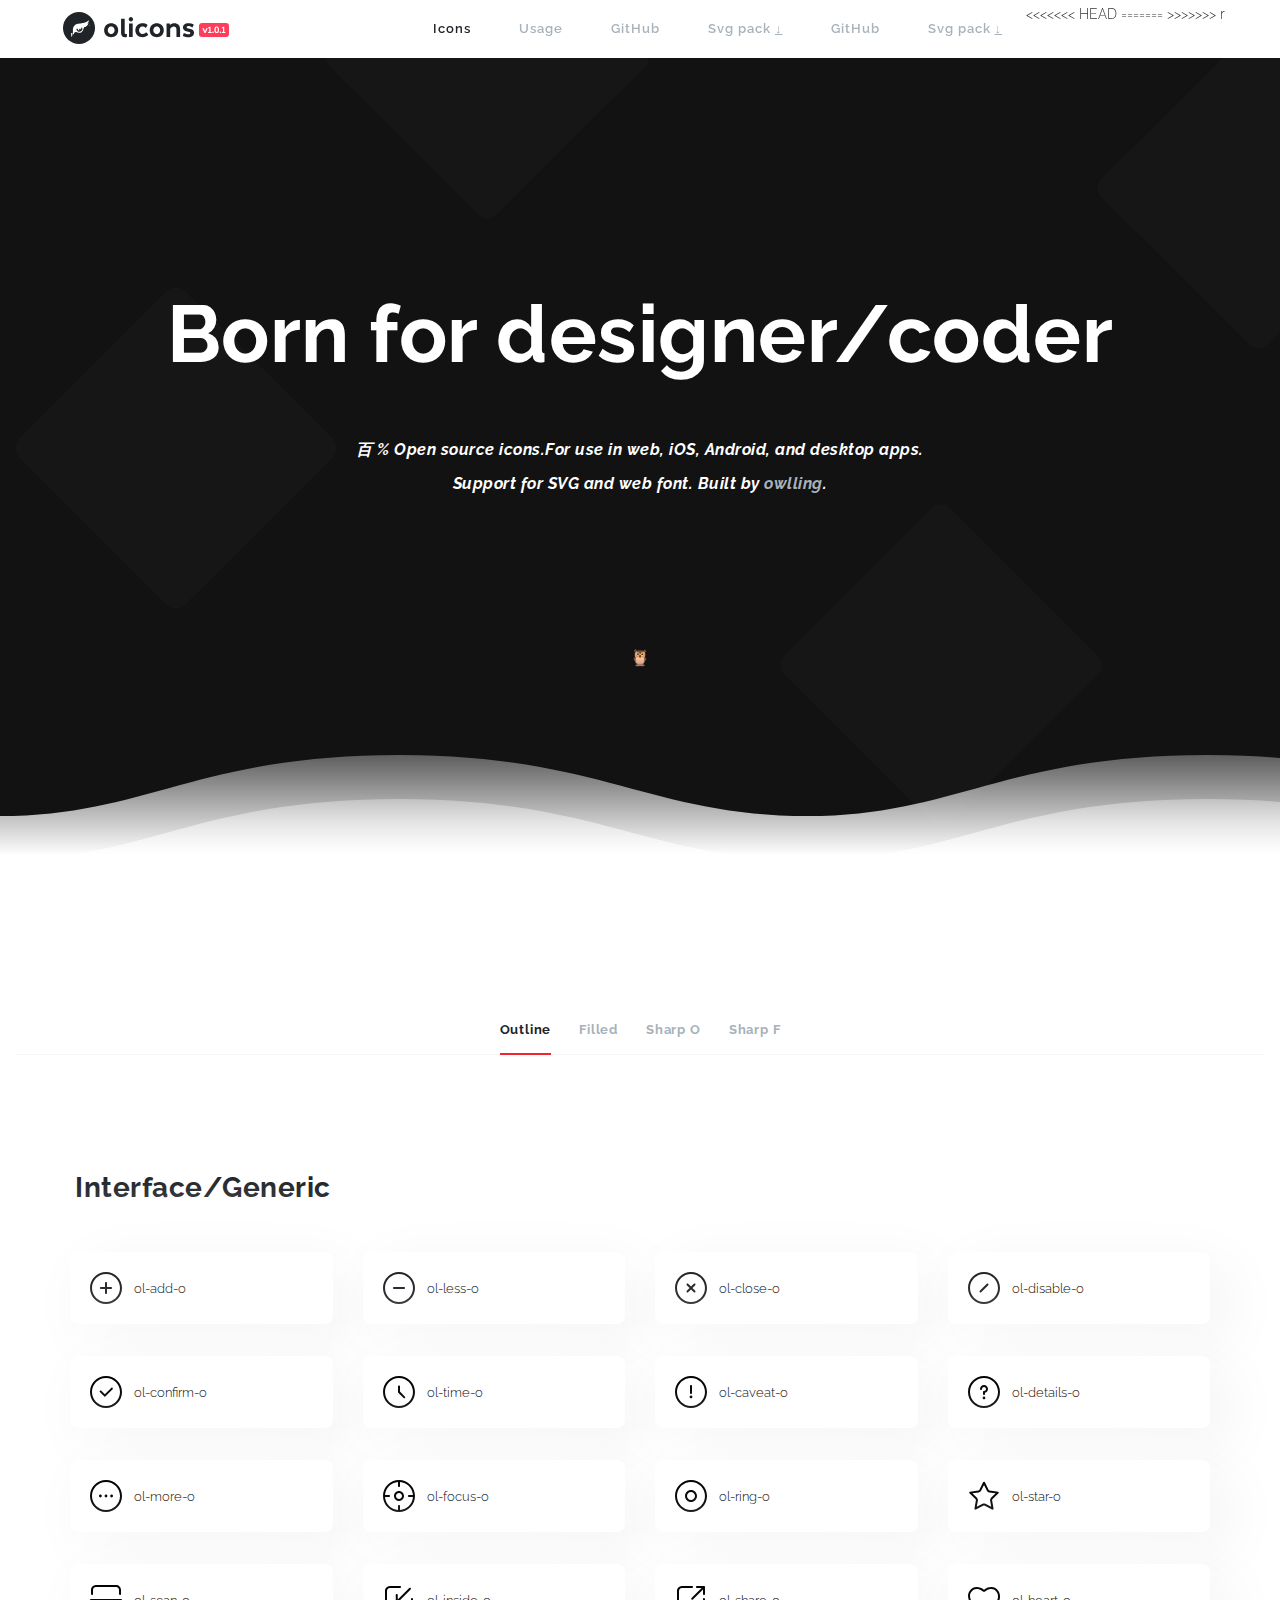
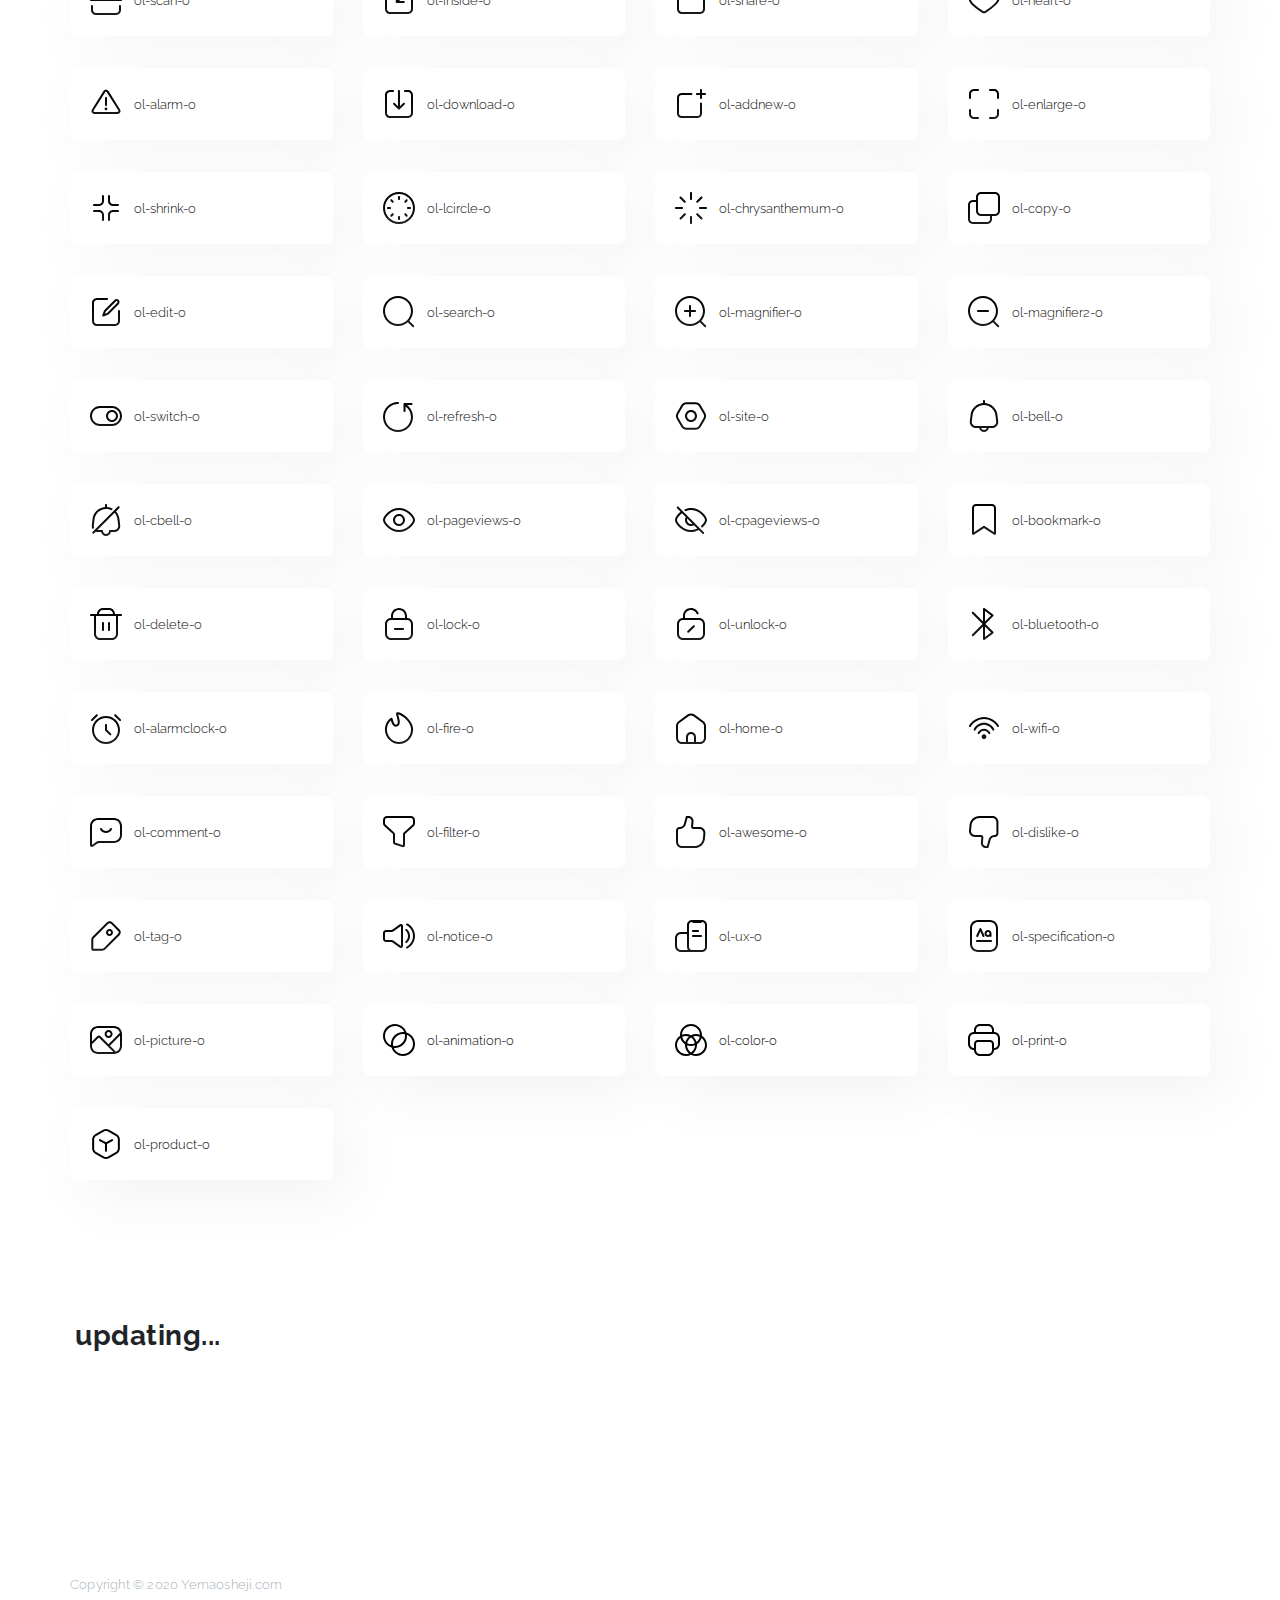
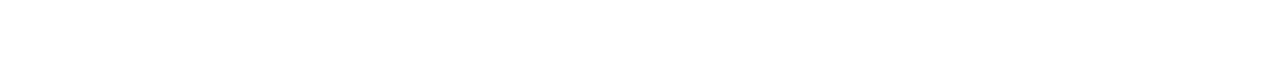
==== index.html @ 3dbeac01 "r" ====
<!DOCTYPE html>
<html lang="en">

<head>

    <meta charset="UTF-8">
    <meta http-equiv="X-UA-Compatible" content="IE=Edge">
    <meta name="description" content="olicons">
    <meta name="keywords" content="owlling">
    <meta name="author" content="owlling">
    <meta name="viewport" content="width=device-width, initial-scale=1, maximum-scale=1">

    <title>olicons: Beautifully crafted open source icons</title>
    <link rel="shortcut icon" href="images/favicon.ico">
    <link rel="apple-touch-icon" href="images/favicon.ico">
    <link rel="ico" href="images/favicon.ico">

    <!-- Main css -->
    <link rel="stylesheet" href="css/bootstrap.min.css">
    <link rel="stylesheet" href="css/style.css">
    <link rel="stylesheet" href="css/pattern.min.css">
    <link rel="stylesheet" href="https://fonts.googleapis.com/css?family=Raleway">
    <link href="https://fonts.googleapis.com/css?family=Raleway:700&display=swap" rel="stylesheet">

</head>

<body>

    <!-- Navigation section  -->
    <div class="header">
        <div class="navbar navbar-default navbar-static-top" role="navigation">
            <div class="container">
                <div class="navbar-header">
                    <button class="navbar-toggle" data-toggle="collapse" data-target=".navbar-collapse">
                        <span class="icon icon-bar"></span>
                        <span class="icon icon-bar"></span>
                        <span class="icon icon-bar"></span>
                   </button>
                    <a href="index" class="navbar-brand"><img src="images/logo.svg" /></a>

                </div>
                <div class="collapse navbar-collapse">
                    <ul class="nav navbar-nav navbar-right">
                        <li class="active"><a href="#">Icons</a></li>
                        <li><a href="usage">Usage</a></li>
<<<<<<< HEAD
                        <li><a href="https://github.com/owlling" target="black">GitHub</a></li>
                        <li><a href="images/icons/version/olicons_v1.0.1.zip" target="black" download="">Svg pack <u>↓</u></a></li>
=======
                        <li><a href="https://github.com/owlling/olicons" target="black">GitHub</a></li>
                        <li><a href="images/icons/version/olicons_v1.0.1.zip" download="">Svg pack <u>↓</u></a></li>
>>>>>>> r
                    </ul>
                </div>
            </div>
        </div>
    </div>

    <div style="height: 96vh; background-image: url(images/topbg.svg);" data-background="images/topbg.svg">
        <div class="bgtext">
                    <h1 style="text-align: center;">Born for designer/coder</h1>
                    <div class="space60"></div>
                    <h5 style="text-align: center;"><i>百 % Open source icons.For use in web, iOS, Android, and desktop apps. </i></h5>
                    <h5 style="text-align: center;"><i>Support for SVG and web font. Built by <a href="https://twitter.com/lingxianyijun" target="black">owlling</a>.</i></h5>
                    <div class="space150"></div>
                    <h5 style="text-align: center;"><a href="#portfolio" >🦉</a></h5>
        </div>
    </div>

    <section id="portfolio">

        <div class="creative-banner">
        <div class="wave-area sm-display-none">
            <div class="wave"></div>
            <div class="wave"></div>
        </div>
        </div>
                <div class="col-md-12 col-sm-12">
                    <div id="sec-menu" class="sec-menu">
                        <a href="#sec-menu" class="textactive">Outline</a>
                        <a href="filled.html#sec-menu" class="tagb">Filled</a>
                        <a href="sharp-outline.html#sec-menu" class="tagb">Sharp O</a>
                        <a href="sharp-filled.html#sec-menu" class="tagb">Sharp F</a>
                    </div>
                </div>

        <div class="space200"></div>

        <div class="container">
            <div class="row">

                <div class="lr20"><h3>Interface/Generic</h3></div>
                <div class="space40"></div>
                <div class="col-sm-6 col-md-4 col-lg-3">
                    <div class="iconcard">
                        <div class="iconsll">
                            <img class="img-responsive2" src="images/icons/res/outline/ol-add-o.svg" data-bd-imgshare-binded="1">
                        </div>
                        <span value="ol-add-o" class="icon-name" onclick="copyVideoUrl(event)">ol-add-o</span>
                    </div>
                </div>
                <div class="col-sm-6 col-md-4 col-lg-3">
                    <div class="iconcard">
                        <div class="iconsll">
                            <img class="img-responsive2" src="images/icons/res/outline/ol-less-o.svg" data-bd-imgshare-binded="1">
                        </div>
                        <span value="ol-less-o" class="icon-name" onclick="copyVideoUrl(event)">ol-less-o</span>
                    </div>
                </div>
                <div class="col-sm-6 col-md-4 col-lg-3">
                    <div class="iconcard">
                        <div class="iconsll">
                            <img class="img-responsive2" src="images/icons/res/outline/ol-close-o.svg" data-bd-imgshare-binded="1">
                        </div>
                        <span value="ol-close-o" class="icon-name" onclick="copyVideoUrl(event)">ol-close-o</span>
                    </div>
                </div>
                <div class="col-sm-6 col-md-4 col-lg-3">
                    <div class="iconcard">
                        <div class="iconsll">
                            <img class="img-responsive2" src="images/icons/res/outline/ol-disable-o.svg" data-bd-imgshare-binded="1">
                        </div>
                        <span value="ol-disable-o" class="icon-name" onclick="copyVideoUrl(event)">ol-disable-o</span>
                    </div>
                </div>
                <div class="col-sm-6 col-md-4 col-lg-3">
                    <div class="iconcard">
                        <div class="iconsll">
                            <img class="img-responsive2" src="images/icons/res/outline/ol-confirm-o.svg" data-bd-imgshare-binded="1">
                        </div>
                        <span value="ol-confirm-o" class="icon-name" onclick="copyVideoUrl(event)">ol-confirm-o</span>
                    </div>
                </div>
                <div class="col-sm-6 col-md-4 col-lg-3">
                    <div class="iconcard">
                        <div class="iconsll">
                            <img class="img-responsive2" src="images/icons/res/outline/ol-time-o.svg" data-bd-imgshare-binded="1">
                        </div>
                        <span value="ol-time-o" class="icon-name" onclick="copyVideoUrl(event)">ol-time-o</span>
                    </div>
                </div>
                <div class="col-sm-6 col-md-4 col-lg-3">
                    <div class="iconcard">
                        <div class="iconsll">
                            <img class="img-responsive2" src="images/icons/res/outline/ol-caveat-o.svg" data-bd-imgshare-binded="1">
                        </div>
                        <span value="ol-caveat-o" class="icon-name" onclick="copyVideoUrl(event)">ol-caveat-o</span>
                    </div>
                </div>
                <div class="col-sm-6 col-md-4 col-lg-3">
                    <div class="iconcard">
                        <div class="iconsll">
                            <img class="img-responsive2" src="images/icons/res/outline/ol-details-o.svg" data-bd-imgshare-binded="1">
                        </div>
                        <span value="ol-details-o" class="icon-name" onclick="copyVideoUrl(event)">ol-details-o</span>
                    </div>
                </div>
                <div class="col-sm-6 col-md-4 col-lg-3">
                    <div class="iconcard">
                        <div class="iconsll">
                            <img class="img-responsive2" src="images/icons/res/outline/ol-more-o.svg" data-bd-imgshare-binded="1">
                        </div>
                        <span value="ol-more-o" class="icon-name" onclick="copyVideoUrl(event)">ol-more-o</span>
                    </div>
                </div>
                <div class="col-sm-6 col-md-4 col-lg-3">
                    <div class="iconcard">
                        <div class="iconsll">
                            <img class="img-responsive2" src="images/icons/res/outline/ol-focus-o.svg" data-bd-imgshare-binded="1">
                        </div>
                        <span value="ol-focus-o" class="icon-name" onclick="copyVideoUrl(event)">ol-focus-o</span>
                    </div>
                </div>
                <div class="col-sm-6 col-md-4 col-lg-3">
                    <div class="iconcard">
                        <div class="iconsll">
                            <img class="img-responsive2" src="images/icons/res/outline/ol-ring-o.svg" data-bd-imgshare-binded="1">
                        </div>
                        <span value="ol-ring-o" class="icon-name" onclick="copyVideoUrl(event)">ol-ring-o</span>
                    </div>
                </div>
                <div class="col-sm-6 col-md-4 col-lg-3">
                    <div class="iconcard">
                        <div class="iconsll">
                            <img class="img-responsive2" src="images/icons/res/outline/ol-star-o.svg" data-bd-imgshare-binded="1">
                        </div>
                        <span value="ol-star-o" class="icon-name" onclick="copyVideoUrl(event)">ol-star-o</span>
                    </div>
                </div>
                <div class="col-sm-6 col-md-4 col-lg-3">
                    <div class="iconcard">
                        <div class="iconsll">
                            <img class="img-responsive2" src="images/icons/res/outline/ol-scan-o.svg" data-bd-imgshare-binded="1">
                        </div>
                        <span value="ol-scan-o" class="icon-name" onclick="copyVideoUrl(event)">ol-scan-o</span>
                    </div>
                </div>
                <div class="col-sm-6 col-md-4 col-lg-3">
                    <div class="iconcard">
                        <div class="iconsll">
                            <img class="img-responsive2" src="images/icons/res/outline/ol-inside-o.svg" data-bd-imgshare-binded="1">
                        </div>
                        <span value="ol-inside-o" class="icon-name" onclick="copyVideoUrl(event)">ol-inside-o</span>
                    </div>
                </div>
                <div class="col-sm-6 col-md-4 col-lg-3">
                    <div class="iconcard">
                        <div class="iconsll">
                            <img class="img-responsive2" src="images/icons/res/outline/ol-share-o.svg" data-bd-imgshare-binded="1">
                        </div>
                        <span value="ol-share-o" class="icon-name" onclick="copyVideoUrl(event)">ol-share-o</span>
                    </div>
                </div>
                <div class="col-sm-6 col-md-4 col-lg-3">
                    <div class="iconcard">
                        <div class="iconsll">
                            <img class="img-responsive2" src="images/icons/res/outline/ol-heart-o.svg" data-bd-imgshare-binded="1">
                        </div>
                        <span value="ol-heart-o" class="icon-name" onclick="copyVideoUrl(event)">ol-heart-o</span>
                    </div>
                </div>
                <div class="col-sm-6 col-md-4 col-lg-3">
                    <div class="iconcard">
                        <div class="iconsll">
                            <img class="img-responsive2" src="images/icons/res/outline/ol-alarm-o.svg" data-bd-imgshare-binded="1">
                        </div>
                        <span value="ol-alarm-o" class="icon-name" onclick="copyVideoUrl(event)">ol-alarm-o</span>
                    </div>
                </div>
                <div class="col-sm-6 col-md-4 col-lg-3">
                    <div class="iconcard">
                        <div class="iconsll">
                            <img class="img-responsive2" src="images/icons/res/outline/ol-download-o.svg" data-bd-imgshare-binded="1">
                        </div>
                        <span value="ol-download-o" class="icon-name" onclick="copyVideoUrl(event)">ol-download-o</span>
                    </div>
                </div>
                <div class="col-sm-6 col-md-4 col-lg-3">
                    <div class="iconcard">
                        <div class="iconsll">
                            <img class="img-responsive2" src="images/icons/res/outline/ol-addnew-o.svg" data-bd-imgshare-binded="1">
                        </div>
                        <span value="ol-addnew-o" class="icon-name" onclick="copyVideoUrl(event)">ol-addnew-o</span>
                    </div>
                </div>
                <div class="col-sm-6 col-md-4 col-lg-3">
                    <div class="iconcard">
                        <div class="iconsll">
                            <img class="img-responsive2" src="images/icons/res/outline/ol-enlarge-o.svg" data-bd-imgshare-binded="1">
                        </div>
                        <span value="ol-enlarge-o" class="icon-name" onclick="copyVideoUrl(event)">ol-enlarge-o</span>
                    </div>
                </div>
                <div class="col-sm-6 col-md-4 col-lg-3">
                    <div class="iconcard">
                        <div class="iconsll">
                            <img class="img-responsive2" src="images/icons/res/outline/ol-shrink-o.svg" data-bd-imgshare-binded="1">
                        </div>
                        <span value="ol-shrink-o" class="icon-name" onclick="copyVideoUrl(event)">ol-shrink-o</span>
                    </div>
                </div>
                <div class="col-sm-6 col-md-4 col-lg-3">
                    <div class="iconcard">
                        <div class="iconsll">
                            <img class="img-responsive2" src="images/icons/res/outline/ol-lcircle-o.svg" data-bd-imgshare-binded="1">
                        </div>
                        <span value="ol-lcircle-o" class="icon-name" onclick="copyVideoUrl(event)">ol-lcircle-o</span>
                    </div>
                </div>
                <div class="col-sm-6 col-md-4 col-lg-3">
                    <div class="iconcard">
                        <div class="iconsll">
                            <img class="img-responsive2" src="images/icons/res/outline/ol-chrysanthemum-o.svg" data-bd-imgshare-binded="1">
                        </div>
                        <span value="ol-chrysanthemum-o" class="icon-name" onclick="copyVideoUrl(event)">ol-chrysanthemum-o</span>
                    </div>
                </div>
                <div class="col-sm-6 col-md-4 col-lg-3">
                    <div class="iconcard">
                        <div class="iconsll">
                            <img class="img-responsive2" src="images/icons/res/outline/ol-copy-o.svg" data-bd-imgshare-binded="1">
                        </div>
                        <span value="ol-copy-o" class="icon-name" onclick="copyVideoUrl(event)">ol-copy-o</span>
                    </div>
                </div>
                <div class="col-sm-6 col-md-4 col-lg-3">
                    <div class="iconcard">
                        <div class="iconsll">
                            <img class="img-responsive2" src="images/icons/res/outline/ol-edit-o.svg" data-bd-imgshare-binded="1">
                        </div>
                        <span value="ol-edit-o" class="icon-name" onclick="copyVideoUrl(event)">ol-edit-o</span>
                    </div>
                </div>
                <div class="col-sm-6 col-md-4 col-lg-3">
                    <div class="iconcard">
                        <div class="iconsll">
                            <img class="img-responsive2" src="images/icons/res/outline/ol-search-o.svg" data-bd-imgshare-binded="1">
                        </div>
                        <span value="ol-search-o" class="icon-name" onclick="copyVideoUrl(event)">ol-search-o</span>
                    </div>
                </div>
                <div class="col-sm-6 col-md-4 col-lg-3">
                    <div class="iconcard">
                        <div class="iconsll">
                            <img class="img-responsive2" src="images/icons/res/outline/ol-magnifier-o.svg" data-bd-imgshare-binded="1">
                        </div>
                        <span value="ol-magnifier-o" class="icon-name" onclick="copyVideoUrl(event)">ol-magnifier-o</span>
                    </div>
                </div>
                <div class="col-sm-6 col-md-4 col-lg-3">
                    <div class="iconcard">
                        <div class="iconsll">
                            <img class="img-responsive2" src="images/icons/res/outline/ol-magnifier2-o.svg" data-bd-imgshare-binded="1">
                        </div>
                        <span value="ol-magnifier2-o" class="icon-name" onclick="copyVideoUrl(event)">ol-magnifier2-o</span>
                    </div>
                </div>
                <div class="col-sm-6 col-md-4 col-lg-3">
                    <div class="iconcard">
                        <div class="iconsll">
                            <img class="img-responsive2" src="images/icons/res/outline/ol-switch-o.svg" data-bd-imgshare-binded="1">
                        </div>
                        <span value="ol-switch-o" class="icon-name" onclick="copyVideoUrl(event)">ol-switch-o</span>
                    </div>
                </div>
                <div class="col-sm-6 col-md-4 col-lg-3">
                    <div class="iconcard">
                        <div class="iconsll">
                            <img class="img-responsive2" src="images/icons/res/outline/ol-refresh-o.svg" data-bd-imgshare-binded="1">
                        </div>
                        <span value="ol-refresh-o" class="icon-name" onclick="copyVideoUrl(event)">ol-refresh-o</span>
                    </div>
                </div>
                <div class="col-sm-6 col-md-4 col-lg-3">
                    <div class="iconcard">
                        <div class="iconsll">
                            <img class="img-responsive2" src="images/icons/res/outline/ol-site-o.svg" data-bd-imgshare-binded="1">
                        </div>
                        <span value="ol-site-o" class="icon-name" onclick="copyVideoUrl(event)">ol-site-o</span>
                    </div>
                </div>
                <div class="col-sm-6 col-md-4 col-lg-3">
                    <div class="iconcard">
                        <div class="iconsll">
                            <img class="img-responsive2" src="images/icons/res/outline/ol-bell-o.svg" data-bd-imgshare-binded="1">
                        </div>
                        <span value="ol-bell-o" class="icon-name" onclick="copyVideoUrl(event)">ol-bell-o</span>
                    </div>
                </div>
                <div class="col-sm-6 col-md-4 col-lg-3">
                    <div class="iconcard">
                        <div class="iconsll">
                            <img class="img-responsive2" src="images/icons/res/outline/ol-cbell-o.svg" data-bd-imgshare-binded="1">
                        </div>
                        <span value="ol-cbell-o" class="icon-name" onclick="copyVideoUrl(event)">ol-cbell-o</span>
                    </div>
                </div>
                <div class="col-sm-6 col-md-4 col-lg-3">
                    <div class="iconcard">
                        <div class="iconsll">
                            <img class="img-responsive2" src="images/icons/res/outline/ol-pageviews-o.svg" data-bd-imgshare-binded="1">
                        </div>
                        <span value="ol-pageviews-o" class="icon-name" onclick="copyVideoUrl(event)">ol-pageviews-o</span>
                    </div>
                </div>
                <div class="col-sm-6 col-md-4 col-lg-3">
                    <div class="iconcard">
                        <div class="iconsll">
                            <img class="img-responsive2" src="images/icons/res/outline/ol-cpageviews-o.svg" data-bd-imgshare-binded="1">
                        </div>
                        <span value="ol-cpageviews-o" class="icon-name" onclick="copyVideoUrl(event)">ol-cpageviews-o</span>
                    </div>
                </div>
                <div class="col-sm-6 col-md-4 col-lg-3">
                    <div class="iconcard">
                        <div class="iconsll">
                            <img class="img-responsive2" src="images/icons/res/outline/ol-bookmark-o.svg" data-bd-imgshare-binded="1">
                        </div>
                        <span value="ol-bookmark-o" class="icon-name" onclick="copyVideoUrl(event)">ol-bookmark-o</span>
                    </div>
                </div>
                <div class="col-sm-6 col-md-4 col-lg-3">
                    <div class="iconcard">
                        <div class="iconsll">
                            <img class="img-responsive2" src="images/icons/res/outline/ol-delete-o.svg" data-bd-imgshare-binded="1">
                        </div>
                        <span value="ol-delete-o" class="icon-name" onclick="copyVideoUrl(event)">ol-delete-o</span>
                    </div>
                </div>
                <div class="col-sm-6 col-md-4 col-lg-3">
                    <div class="iconcard">
                        <div class="iconsll">
                            <img class="img-responsive2" src="images/icons/res/outline/ol-lock-o.svg" data-bd-imgshare-binded="1">
                        </div>
                        <span value="ol-lock-o" class="icon-name" onclick="copyVideoUrl(event)">ol-lock-o</span>
                    </div>
                </div>
                <div class="col-sm-6 col-md-4 col-lg-3">
                    <div class="iconcard">
                        <div class="iconsll">
                            <img class="img-responsive2" src="images/icons/res/outline/ol-unlock-o.svg" data-bd-imgshare-binded="1">
                        </div>
                        <span value="ol-unlock-o" class="icon-name" onclick="copyVideoUrl(event)">ol-unlock-o</span>
                    </div>
                </div>
                <div class="col-sm-6 col-md-4 col-lg-3">
                    <div class="iconcard">
                        <div class="iconsll">
                            <img class="img-responsive2" src="images/icons/res/outline/ol-bluetooth-o.svg" data-bd-imgshare-binded="1">
                        </div>
                        <span value="ol-bluetooth-o" class="icon-name" onclick="copyVideoUrl(event)">ol-bluetooth-o</span>
                    </div>
                </div>
                <div class="col-sm-6 col-md-4 col-lg-3">
                    <div class="iconcard">
                        <div class="iconsll">
                            <img class="img-responsive2" src="images/icons/res/outline/ol-alarmclock-o.svg" data-bd-imgshare-binded="1">
                        </div>
                        <span value="ol-alarmclock-o" class="icon-name" onclick="copyVideoUrl(event)">ol-alarmclock-o</span>
                    </div>
                </div>
                <div class="col-sm-6 col-md-4 col-lg-3">
                    <div class="iconcard">
                        <div class="iconsll">
                            <img class="img-responsive2" src="images/icons/res/outline/ol-fire-o.svg" data-bd-imgshare-binded="1">
                        </div>
                        <span value="ol-fire-o" class="icon-name" onclick="copyVideoUrl(event)">ol-fire-o</span>
                    </div>
                </div>
                <div class="col-sm-6 col-md-4 col-lg-3">
                    <div class="iconcard">
                        <div class="iconsll">
                            <img class="img-responsive2" src="images/icons/res/outline/ol-home-o.svg" data-bd-imgshare-binded="1">
                        </div>
                        <span value="ol-home-o" class="icon-name" onclick="copyVideoUrl(event)">ol-home-o</span>
                    </div>
                </div>
                <div class="col-sm-6 col-md-4 col-lg-3">
                    <div class="iconcard">
                        <div class="iconsll">
                            <img class="img-responsive2" src="images/icons/res/outline/ol-wifi-o.svg" data-bd-imgshare-binded="1">
                        </div>
                        <span value="ol-wifi-o" class="icon-name" onclick="copyVideoUrl(event)">ol-wifi-o</span>
                    </div>
                </div>
                <div class="col-sm-6 col-md-4 col-lg-3">
                    <div class="iconcard">
                        <div class="iconsll">
                            <img class="img-responsive2" src="images/icons/res/outline/ol-comment-o.svg" data-bd-imgshare-binded="1">
                        </div>
                        <span value="ol-comment-o" class="icon-name" onclick="copyVideoUrl(event)">ol-comment-o</span>
                    </div>
                </div>
                <div class="col-sm-6 col-md-4 col-lg-3">
                    <div class="iconcard">
                        <div class="iconsll">
                            <img class="img-responsive2" src="images/icons/res/outline/ol-filter-o.svg" data-bd-imgshare-binded="1">
                        </div>
                        <span value="ol-filter-o" class="icon-name" onclick="copyVideoUrl(event)">ol-filter-o</span>
                    </div>
                </div>
                <div class="col-sm-6 col-md-4 col-lg-3">
                    <div class="iconcard">
                        <div class="iconsll">
                            <img class="img-responsive2" src="images/icons/res/outline/ol-awesome-o.svg" data-bd-imgshare-binded="1">
                        </div>
                        <span value="ol-awesome-o" class="icon-name" onclick="copyVideoUrl(event)">ol-awesome-o</span>
                    </div>
                </div>
                <div class="col-sm-6 col-md-4 col-lg-3">
                    <div class="iconcard">
                        <div class="iconsll">
                            <img class="img-responsive2" src="images/icons/res/outline/ol-dislike-o.svg" data-bd-imgshare-binded="1">
                        </div>
                        <span value="ol-dislike-o" class="icon-name" onclick="copyVideoUrl(event)">ol-dislike-o</span>
                    </div>
                </div>
                <div class="col-sm-6 col-md-4 col-lg-3">
                    <div class="iconcard">
                        <div class="iconsll">
                            <img class="img-responsive2" src="images/icons/res/outline/ol-tag-o.svg" data-bd-imgshare-binded="1">
                        </div>
                        <span value="ol-tag-o" class="icon-name" onclick="copyVideoUrl(event)">ol-tag-o</span>
                    </div>
                </div>
                <div class="col-sm-6 col-md-4 col-lg-3">
                    <div class="iconcard">
                        <div class="iconsll">
                            <img class="img-responsive2" src="images/icons/res/outline/ol-notice-o.svg" data-bd-imgshare-binded="1">
                        </div>
                        <span value="ol-notice-o" class="icon-name" onclick="copyVideoUrl(event)">ol-notice-o</span>
                    </div>
                </div>
                <div class="col-sm-6 col-md-4 col-lg-3">
                    <div class="iconcard">
                        <div class="iconsll">
                            <img class="img-responsive2" src="images/icons/res/outline/ol-ux-o.svg" data-bd-imgshare-binded="1">
                        </div>
                        <span value="ol-ux-o" class="icon-name" onclick="copyVideoUrl(event)">ol-ux-o</span>
                    </div>
                </div>
                <div class="col-sm-6 col-md-4 col-lg-3">
                    <div class="iconcard">
                        <div class="iconsll">
                            <img class="img-responsive2" src="images/icons/res/outline/ol-specification-o.svg" data-bd-imgshare-binded="1">
                        </div>
                        <span value="ol-specification-o" class="icon-name" onclick="copyVideoUrl(event)">ol-specification-o</span>
                    </div>
                </div>
                <div class="col-sm-6 col-md-4 col-lg-3">
                    <div class="iconcard">
                        <div class="iconsll">
                            <img class="img-responsive2" src="images/icons/res/outline/ol-picture-o.svg" data-bd-imgshare-binded="1">
                        </div>
                        <span value="ol-picture-o" class="icon-name" onclick="copyVideoUrl(event)">ol-picture-o</span>
                    </div>
                </div>
                <div class="col-sm-6 col-md-4 col-lg-3">
                    <div class="iconcard">
                        <div class="iconsll">
                            <img class="img-responsive2" src="images/icons/res/outline/ol-animation-o.svg" data-bd-imgshare-binded="1">
                        </div>
                        <span value="ol-animation-o" class="icon-name" onclick="copyVideoUrl(event)">ol-animation-o</span>
                    </div>
                </div>
                <div class="col-sm-6 col-md-4 col-lg-3">
                    <div class="iconcard">
                        <div class="iconsll">
                            <img class="img-responsive2" src="images/icons/res/outline/ol-color-o.svg" data-bd-imgshare-binded="1">
                        </div>
                        <span value="ol-color-o" class="icon-name" onclick="copyVideoUrl(event)">ol-color-o</span>
                    </div>
                </div>
                <div class="col-sm-6 col-md-4 col-lg-3">
                    <div class="iconcard">
                        <div class="iconsll">
                            <img class="img-responsive2" src="images/icons/res/outline/ol-print-o.svg" data-bd-imgshare-binded="1">
                        </div>
                        <span value="ol-print-o" class="icon-name" onclick="copyVideoUrl(event)">ol-print-o</span>
                    </div>
                </div>
                <div class="col-sm-6 col-md-4 col-lg-3">
                    <div class="iconcard">
                        <div class="iconsll">
                            <img class="img-responsive2" src="images/icons/res/outline/ol-product-o.svg" data-bd-imgshare-binded="1">
                        </div>
                        <span value="ol-product-o" class="icon-name" onclick="copyVideoUrl(event)">ol-product-o</span>
                    </div>
                </div>

            </div>
        </div>

        <div class="space80"></div>

        <div class="container">
            <div class="row">

                <div class="lr20"><h3>updating...</h3></div>
                <div class="space40"></div>
                <!-- <div class="col-sm-6 col-md-4 col-lg-3">
                    <div class="iconcard">
                        <div class="iconsll">
                            <img class="img-responsive2" src="images/icons/res/outline/ol-add-o.svg" data-bd-imgshare-binded="1">
                        </div>
                        <span value="ol-add-f" class="icon-name" onclick="copyVideoUrl(event)">ol-add-o</span>
                    </div>
                </div>
                <div class="col-sm-6 col-md-4 col-lg-3">
                    <div class="iconcard">
                        <div class="iconsll">
                            <img class="img-responsive2" src="images/icons/res/outline/ol-add-o.svg" data-bd-imgshare-binded="1">
                        </div>
                        <span value="ol-add-so" class="icon-name" onclick="copyVideoUrl(event)">ol-add-o</span>
                    </div>
                </div>
                <div class="col-sm-6 col-md-4 col-lg-3">
                    <div class="iconcard">
                        <div class="iconsll">
                            <img class="img-responsive2" src="images/icons/res/outline/ol-add-o.svg" data-bd-imgshare-binded="1">
                        </div>
                        <span value="ol-add-f" class="icon-name" onclick="copyVideoUrl(event)">ol-add-o</span>
                    </div>
                </div>
                <div class="col-sm-6 col-md-4 col-lg-3">
                    <div class="iconcard">
                        <div class="iconsll">
                            <img class="img-responsive2" src="images/icons/res/outline/ol-add-o.svg" data-bd-imgshare-binded="1">
                        </div>
                        <span value="ol-add-so" class="icon-name" onclick="copyVideoUrl(event)">ol-add-o</span>
                    </div>
                </div>
                <div class="col-sm-6 col-md-4 col-lg-3">
                    <div class="iconcard">
                        <div class="iconsll">
                            <img class="img-responsive2" src="images/icons/res/outline/ol-add-o.svg" data-bd-imgshare-binded="1">
                        </div>
                        <span value="ol-add-f" class="icon-name" onclick="copyVideoUrl(event)">ol-add-o</span>
                    </div>
                </div>
                <div class="col-sm-6 col-md-4 col-lg-3">
                    <div class="iconcard">
                        <div class="iconsll">
                            <img class="img-responsive2" src="images/icons/res/outline/ol-add-o.svg" data-bd-imgshare-binded="1">
                        </div>
                        <span value="ol-add-so" class="icon-name" onclick="copyVideoUrl(event)">ol-add-o</span>
                    </div>
                </div> -->

            </div>
        </div>

        <!-- // + more -->


    </section>

    <!-- Footer Section -->

    <footer>
        <div class="container">

                <div class="footer-copyright">
                    <h6>Copyright © 2020 <a href="http://www.yemaosheji.com/" target="black">Yemaosheji.com</a></h6>
                </div>

        </div>
    </footer>

    <!--scroll to top-->
    <div class="scroll-top">
        <img class="img-responsive" src="images/up.svg">
    </div>

    <!-- SCRIPTS -->

    <script src="js/jquery.js"></script>
    <script src="js/custom.js"></script>
    <script src="js/bootstrap.min.js"></script>

    <script>
        var _hmt = _hmt || [];
           (function() {
        var hm = document.createElement("script");
            hm.src = "https://hm.baidu.com/hm.js?7e9b46ec91d093bb32dfb176c39fdf00";
        var s = document.getElementsByTagName("script")[0]; 
            s.parentNode.insertBefore(hm, s);
        })();
    </script>



</body>

</html>
---- css/style.css ----
/*!* 

  For olicons by owlling

  v1.0.1

  2020.05.06


*/

body {
    background: #ffffff;
    font-family: 'Raleway', sans-serif;
    font-style: normal;
    font-weight: 300;
    overflow-x: hidden;
    scroll-behavior: smooth;
    height: 100%;
}

h1,
h2,
h3,
h4,
h5,
h6 {
    font-style: normal;
    font-weight: 300;
    letter-spacing: 0.5px;
}

h1 {
    font-size: 80px;
    font-weight: bold;
    margin-top: 20px;
    color: #ffffff;

}

h2 {
    font-size: 40px;
    line-height: 64px;
    color: #202327;
    text-align: left;
    font-weight: bold;
}

h3 {
    font-size: 28px;
    text-align: left;
    color: #202327;
    font-weight: bold;
    line-height: 48px;
}

h4 {
    color: #202327;
    font-size: 18px;
    font-weight: bold;
    line-height: 28px;
    letter-spacing: 0.5px;
    text-align: left;
}

h5 {
    color: #ffffff;
    font-size: 16px;
    font-weight: bold;
    line-height: 24px;
    letter-spacing: 0.5px;
}

h6 {
    color: #A8B2BA;
    font-size: 13px;
    font-weight: 300;
    line-height: 26px;
    text-align: left;
    letter-spacing: 0.2px;
}

p {
    color: #202327;
    font-size: 15px;
    font-weight: 400;
    line-height: 28px;
    text-align: left;
    letter-spacing: 0.5px;
    margin-top: 12px;
    margin-bottom: 12px;
}

.bgtext{
    padding-top: 30vh;
}

.bgtext a:hover {
    color: #fff;
}

.ubgtext{
    padding-top: 18vh;
}


/*banner btm*/

.creative-banner .wave-area {
  height: 5%;
  width: 100%;
  position: absolute;
  bottom: 0;
  left: 0;
  background: white;
  z-index: 1;
}

.creative-banner .wave {
  background: url("../images/wave.svg") repeat-x;
  position: absolute;
  top: -100px;
  width: 6400px;
  height: 100px;
  animation: wave 35s cubic-bezier(0.36, 0.45, 0.63, 0.53) infinite;
  transform: translate3d(0, 0, 0);
}

.creative-banner .wave:nth-of-type(2) {
  top: -56px;
  animation: wave 20s cubic-bezier(0.36, 0.45, 0.63, 0.53) -0.125s infinite, swell 7s ease -1.25s infinite;
  opacity: 1;
}

@keyframes wave {
  0% {
    margin-left: 0;
  }
  100% {
    margin-left: -1600px;
  }
}

@keyframes swell {
  0%, 100% {
    transform: translate3d(0, -45px, 0);
  }
  50% {
    transform: translate3d(0, 5px, 0);
  }
}

@media screen and (max-width: 1399px) {
  .creative-banner {
    padding: 0 0 0 0;
  }
}

@media screen and (max-width: 1199px) {
  .creative-banner .creative-banner-img {
    top: -28%;
  }
}

@media screen and (max-width: 991px) {
  .creative-banner {
    padding: 0 0 0 0;
  }
  .creative-banner .creative-banner-img {
    position: relative;
    width: auto;
    float: none !important;
    left: 0;
    top: -54px;
  }
  .creative-banner-img {
    text-align: center;
  }
  .creative-banner-img img {
    float: none !important;
  }
}

@media screen and (max-width: 767px) {
  .creative-banner {
    padding: 26px 0 50px 0;
    display:none;
  }
  .creative-banner .btn-play {
    width: 40px;
    height: 40px;
    line-height: 36px;
    font-size: 16px;
  }
}

/*结束*/

.copy-tips {
    position: fixed;
    z-index: 999;
    bottom: 10%;
    left: 50%;
    color: #ffffff;
    font-size: 14px;
    margin: 0 0 0 -164px;
    -webkit-transition: all 0.4s ease-in-out;
    transition: all 0.4s ease-in-out;
}

.copy-tips-wrap {
    padding: 16px 40px;
    text-align: center;
    background-color: #202327;
    border-radius: 100px;
    -webkit-transition: all 0.4s ease-in-out;
    transition: all 0.4s ease-in-out;
    
}

.tagb {
     color: #A8B2BA;
     outline: none;
     white-space:nowrap;
     font-size: 13px;
     font-weight: bold;
     letter-spacing: 0.8px;
     line-height: 48px;
     margin-left: 12px;
     margin-right: 12px;
     -webkit-transition: all 0.4s ease-in-out;
     transition: all 0.4s ease-in-out;
 }
 
 .tagb:hover {
     color: #202327;
 }


 .textactive{
     color: #202327;
     outline: none;
     white-space:nowrap;
     padding-bottom: 16px;
     border-bottom: 2px solid #F22333;
     font-size: 13px;
     font-weight: bold;
     letter-spacing: 0.8px;
     line-height: 48px;
     margin-left: 12px;
     margin-right: 12px;

 }


 .textactive:hover {
     color: #202327;

 }


.annotation {
    color: #D3D8DC;
    font-size: 13px;
    font-weight: 300;
    line-height: 20px;
    text-align: center;
    letter-spacing: 0.2px;
    margin-top: -10px;
}

.mmark {
    background: #F7F9FA;
    color: #202327;
    font-size: 15px;
    font-weight: 400;
    line-height: 28px;
}

.comark {
    color: #E0245E;
    background-color: #FDF4F6;
    border-radius: 4px;
}

.cogreen {
    color: #4E9B01;
}

.coyellow {
    color: #C3A500;
}

.codee {
    padding: 16px 14px;
    width: 100%;
    font-size: 15px;
    font-weight: 400;
    border-radius: 8px;
    background-color: #f7f9fa;
    overflow:auto;
    codee

}

.html5-main-video {
    display: block;
    position: absolute;
}

.rotating {
    width: 300px;
    height: 300px;
    -webkit-animation: haha1 5s linear infinite;
}

@-webkit-keyframes haha1 {
    0% {
        -webkit-transform: rotate(0deg);
    }
    25% {
        -webkit-transform: rotate(90deg);
    }
    50% {
        -webkit-transform: rotate(180deg);
    }
    75% {
        -webkit-transform: rotate(270deg);
    }
    100% {
        -webkit-transform: rotate(360deg);
    }
}

.rotating2 {
    width: 300px;
    height: 300px;
    -webkit-animation: haha2 8s linear infinite;
}

@-webkit-keyframes haha2 {
    0% {
        -webkit-transform: rotate(0deg);
    }
    25% {
        -webkit-transform: rotate(-90deg);
    }
    50% {
        -webkit-transform: rotate(-180deg);
    }
    75% {
        -webkit-transform: rotate(-270deg);
    }
    100% {
        -webkit-transform: rotate(-360deg);
    }
}

.rotating3 {
    width: 100px;
    height: 100px;
    -webkit-animation: haha3 6s linear infinite;
}

@-webkit-keyframes haha3 {
    0% {
        -webkit-transform: rotate(0deg);
    }
    25% {
        -webkit-transform: rotate(90deg);
    }
    50% {
        -webkit-transform: rotate(180deg);
    }
    75% {
        -webkit-transform: rotate(270deg);
    }
    100% {
        -webkit-transform: rotate(360deg);
    }
}

.rainbow {
    width: 100%;
    animation: pulse 3s linear infinite;
}

@keyframes pulse {
    from {
        filter: hue-rotate(0);
    }
    to {
        filter: hue-rotate(360deg);
    }
}

.space150 {
    margin-top: 150px;
}

.space120 {
    margin-bottom: 120px;
}

.space100 {
    margin-bottom: 100px;
}

.space80 {
    margin-bottom: 80px;
}

.space60 {
    margin-bottom: 60px;
}

.space40 {
    margin-bottom: 40px;
}

.space20 {
    margin-bottom: 20px;
}

strong {
    font-weight: 400;
}

.annotation {
    text-align: center;
}

.distort {
    position: absolute;
    pointer-events: none;
    will-change: transform;
}

.distort_img {
    opacity: 0;
}

.distort-imgg {
    max-width: 100%;
}

svg:not(:root) {
    overflow: hidden;
}

.quote_link {
    z-index: 999;
    color: var(--color-content-link);
    position: relative;
    white-space: nowrap;
}

.quote_link:hover {
    color: var(--color-content-link-hover);
}

.quote_link::after {
    top: calc(100% - 1vh);
}

.quote_link span {
    display: inline-block;
}

.quote_link::after {
    content: '';
    position: absolute;
    height: 5px;
    border-width: 1px 0;
    border-style: solid;
    width: 100%;
    left: 0;
    top: calc(100% - 0.7rem);
    border-color: currentColor;
}

.quote {
    font-size: 80px;
    font-weight: bold;
    letter-spacing: 0.5px;
    margin-top: 100px;
    text-align: left;
    color: #202327;
}

.textlef {
    margin-left: 0px;
}

.btn-success:focus {
    background-color: #000;
    border-color: transparent;
}

 ::selection {
    color: #fff;
    background: #3A4249;
}

<style>@keyframes fadein {
    0% {
        opacity: 0;
    }
    100% {
        opacity: 1;
    }
}

@-webkit-keyframes fadein {
    0% {
        opacity: 0;
    }
    100% {
        opacity: 1;
    }
}

@-moz-keyframes fadein {
    0% {
        opacity: 0;
    }
    100% {
        opacity: 1;
    }
}

@-o-keyframes fadein {
    0% {
        opacity: 0;
    }
    100% {
        opacity: 1;
    }
}

@-ms-keyframes fadein {
    0% {
        opacity: 0;
    }
    100% {
        opacity: 1;
    }
}

body {
    animation: fadein 1.2s linear 1;
    -webkit-animation: fadein 1.2s linear 1;
    -moz-animation: fadein 1.2s linear 1;
    -o-animation: fadein 1.2s linear 1;
    -ms-animation: fadein 1.2s linear 1;
}

</style>
/*---------------------------------------
General               
-----------------------------------------*/

html {
    -webkit-font-smoothing: antialiased;
}

a {
    color: #A8B2BA;
    -webkit-transition: 0.5s;
    -o-transition: 0.5s;
    transition: 0.5s;
    text-decoration: none !important;
}

a:hover,
a:active,
a:focus {
    color: #202327;
    outline: none;
}

* {
    -webkit-box-sizing: border-box;
    -moz-box-sizing: border-box;
    box-sizing: border-box;
}

*:before,
*:after {
    -webkit-box-sizing: border-box;
    -moz-box-sizing: border-box;
    box-sizing: border-box;
}

#portfolio,
#about,
#blog,
#contact,
#single-project,
#blog-single-post {
    padding-top: 80px;
    padding-bottom: 80px;
}

.section-title h3 {
    color: #3A4249;
    font-weight: bold;
    text-align: left;
    letter-spacing: 1px;
}

.section-title h4 {
    color: #A8B2BA;
    font-weight: bold;
    text-align: left;
    letter-spacing: 1px;
}


/*---------------------------------------
Pre loader section              
-----------------------------------------*/


/* <!-- PRE LOADER --> */


/* <!-- <div class="preloader">
        <div class="spinner">
            <span class="spinner-rotate"></span>
        </div>
    </div> --> */

.preloader {
    position: fixed;
    top: 0;
    left: 0;
    width: 100%;
    height: 100%;
    z-index: 99999;
    display: flex;
    flex-flow: row nowrap;
    justify-content: center;
    align-items: center;
    background: none repeat scroll 0 0 #ffffff;
}

.spinner {
    border: 1px solid transparent;
    border-radius: 5px;
    position: relative;
}

.spinner:before {
    content: '';
    box-sizing: border-box;
    position: absolute;
    top: 50%;
    left: 50%;
    width: 64px;
    height: 64px;
    margin-top: -64px;
    margin-left: -34px;
    border-radius: 50%;
    border: 1px solid #3A4249;
    border-top-color: #f9f9f9;
    animation: spinner .9s linear infinite;
}

@-webkit-@keyframes spinner {
    to {
        transform: rotate(360deg);
    }
}

@keyframes spinner {
    to {
        transform: rotate(360deg);
    }
}


/*---------------------------------------
Main Navigation             
-----------------------------------------*/

.header {
    background: #fff;
    overflow: visible;
    z-index: 10000;
    left: 0;
    top: 0;
    border: none;
    position: fixed;
    width: 100%;

}

.sec-menu{
    text-align: center;
    background:#ffffff;
    width: 100%;
    height: 110px;
    padding-top: 62px; 
    margin-top: 0px;
    z-index: 9999;
    left: 0;
    top: 0;
    box-shadow: 0 1px 0px rgba(0, 0, 0, .04);
    -webkit-transition: all 0.4s ease-in-out;
    transition: all 0.4s ease-in-out;
}


.hide {
    top: -90px;
}

.navbar-default {
    background: #fff;
    padding: 4px;
    border: none;
    position: fixed;
    width: 100%;
    box-shadow: 0 1px 0px rgba(0, 0, 0, .04);
}

.navbar-default .navbar-collapse,
.navbar-default .navbar-form {
    border-color: transparent;
}

.navbar-default .navbar-brand {
    padding-top: 0px;
    float: left;
}

.navbar-default .navbar-brand:hover {
    padding-top: 0px;
    float: left;
    opacity: 0.6;
    -webkit-transition: all 0.4s ease-in-out;
}

.navbar-default .navbar-nav li a {
    color: #A8B2BA;
    font-size: 13px;
    letter-spacing: 1px;
    font-weight: 600;
    -webkit-transition: all 0.4s ease-in-out;
    transition: all 0.4s ease-in-out;
    padding-right: 24px;
    padding-left: 24px;
}

.navbar-default .navbar-nav>li a:hover {
    color: #202327 !important;
}

.navbar-default .navbar-nav>li>a:hover,
.navbar-default .navbar-nav>li>a:focus {
    color: #A8B2BA;
    background-color: transparent;
}

.navbar-default .navbar-nav li a:hover,
.navbar-default .navbar-nav .active>a {
    color: #202327;
}

.navbar-default .navbar-nav>.active>a,
.navbar-default .navbar-nav>.active>a:hover,
.navbar-default .navbar-nav>.active>a:focus {
    color: #202327;
    background-color: transparent;
}

.navbar-default .navbar-toggle {
    border: none;
    padding-top: 10px;
}

.navbar-default .navbar-toggle .icon-bar {
    background: #A8B2BA;
    border-color: transparent;
}

.navbar-default .navbar-toggle:hover,
.navbar-default .navbar-toggle:focus {
    background-color: transparent;
}



.iconcard {
    height: 72px;
    padding: 20px 20px 20px 20px;
    margin-bottom: 32px;
    background: #ffffff;
    box-shadow:  16px 16px 64px #f2f2f2, 
                 -16px -16px 64px #ffffff;
    border-radius: 8px;
    border: 0px solid #F0F1F2;
    -webkit-transition: all 0.3s ease;
    -moz-transition: all 0.3s ease;
    -o-transition: all 0.3s ease;
    transition: all 0.3s ease;
    cursor:pointer;
}

.iconcard:hover {
    transform: translateY(-0px);
    -webkit-transform: translateY(-0px);
    -moz-transform: translateY(-0px);
    border: 0px solid #F0F1F2;
    background-color: #fff;
    box-shadow:  inset 16px 16px 64px #f2f2f2, 
                 inset -16px -16px 64px #ffffff;
    -webkit-transition: all 0.3s ease;
    -moz-transition: all 0.3s ease;
    -o-transition: all 0.3s ease;
    transition: all 0.3s ease;
    cursor:pointer;
}

.iconcard:hover img.img-responsive2 {
    border: 0px solid #999;
    transform: rotate(360deg);
    -ms-transform: rotate(360deg);
    /* IE 9 */
    -moz-transform: rotate(360deg);
    /* Firefox */
    -webkit-transform: rotate(360deg);
    /* Safari 和 Chrome */
    -o-transform: rotate(360deg);
    /* Opera */
    -webkit-transition: all 0.3s ease;
    -moz-transition: all 0.3s ease;
    -o-transition: all 0.3s ease;
    transition: all 0.3s ease;
}

img.img-responsive2 {
    border-radius: 0%;
    width: 32px;
    height: 32px;
    -webkit-transition: all 0.3s ease;
    -moz-transition: all 0.3s ease;
    -o-transition: all 0.3s ease;
    transition: all 0.3s ease;
}

img.img-responsive2:hover {
    border-radius: 0%;
    width: 32px;
    height: 32px;
    -webkit-transition: all 0.3s ease;
    -moz-transition: all 0.3s ease;
    -o-transition: all 0.3s ease;
    transition: all 0.3s ease;
}

.iconsll {
    width: 32px;
    height: 32px;
    float: left;
}

span.icon-name {
    line-height: 34px;
    padding-left: 12px;
    color: #000;
    font-size: 13px;
    display: block;
    text-overflow: ellipsis;
    overflow: hidden;
    white-space: nowrap;
}


.lr20{
    margin: 20px;
}


 .space200 {
     margin-top: 200px;
 }

 .space180 {
     margin-top: 180px;
 }

 .space150 {
     margin-top: 150px;
 }
 
 .space120 {
     margin-bottom: 120px;
 }
 
  .space100 {
     margin-bottom: 100px;
 }

 .space80 {
     margin-bottom: 80px;
 }

 .space60 {
     margin-bottom: 60px;
 }
 
 .space40 {
     margin-bottom: 40px;
 }
 
 .space20 {
     margin-bottom: 20px;
 }
 


.blog-post-thumb {
    padding-top: 0px;
    padding-bottom: 64px;
    margin-bottom: 0px;
}

.blog-post-thumb:last-child {
    border-bottom: 0px;
    padding-bottom: 0px;
    margin-bottom: 0px;
}

.blog-post-image {
    margin-top: 100px;
    padding-bottom: 20px;
    width: 100%;
    -webkit-transition: 0.5s;
    -o-transition: 0.5s;
    transition: 0.5s;
}

.blog-post-image:hover {
    margin-top: 100px;
    padding-bottom: 20px;
    width: 100%;
    opacity: .4;
}

.blog-post-title a {
    color: #202327;
    font-size: 40px;
    font-weight: bold;
}

.blog-post-title a:hover {
    color: #A8B2BA;
}

.blog-post-format {
    padding-bottom: 8px;
    padding-top: 4px;
}

.blog-post-format span {
    font-size: 13px;
    letter-spacing: 0.5px;
    color: #3A4249;
}

.blog-post-format span a {
    color: #202327;
}

.blog-post-format span img {
    display: inline-block;
    width: 42px;
    margin-right: 4px;
}

.img-details {
    display: block;
    max-width: 100%;
    height: auto;
    margin-bottom: 30px;
    margin-top: 30px;
}

.blog-post-des .btn {
    border-radius: 8px;
    color: #A8B2BA;
    background: #fff;
    font-weight: 400;
    letter-spacing: 1px;
    border: 1px solid #EAEEF0;
    padding: 10px 24px;
    margin-top: 10px;
    transition: all 0.4s ease-in-out;
}

.blog-post-des .btn:hover {
    color: #fff;
    background: #3A4249;
    border-color: transparent;
}

.btnb {
    border-radius: 30px;
    background: #3A4249;
    border-color: transparent;
    color: #A8B2BA;
    font-weight: 400;
    letter-spacing: 1px;
    border: 1px solid #3A4249;
    padding: 12px 24px;
    margin-top: 16px;
    transition: all 0.4s ease-in-out;
}

.btnb:hover {
    background: #202327;
    border-color: transparent;
    color: #ffffff;
}

.blog-author {
    border-top: 1px solid #EAEEF0;
    border-bottom: 1px solid #EAEEF0;
    padding-top: 32px;
    padding-bottom: 32px;
    margin-top: 42px;
    margin-bottom: 42px;
}

.blog-author .media img {
    display: inline-block;
    width: 90px;
    margin-right: 12px;
}

.blog-author .media a,
.blog-comment .media h3 {
    color: #6E767D;
    font-size: 18px;
    letter-spacing: 1px;
}

.blog-comment {
    border-bottom: 1px solid #EAEEF0;
    padding-bottom: 32px;
    margin-bottom: 42px;
}

.blog-comment .media:nth-child(3) {
    padding-top: 18px;
}

.blog-comment .media img {
    width: 80px;
    margin-right: 12px;
}

.blog-comment .media h3 {
    display: inline-block;
    padding-right: 14px;
}

.blog-comment h3,
.blog-comment-form h3 {
    padding-bottom: 18px;
}

.blog-comment-form .col-md-4 {
    padding-left: 0px;
}

.blog-comment-form .form-control {
    box-shadow: none;
    border: 1px solid #f0f0f0;
    margin-top: 10px;
    margin-bottom: 10px;
    transition: all 0.4s ease-in-out;
}

.blog-comment-form .form-control:hover {
    border-color: #777;
}

.blog-comment-form input {
    height: 45px;
}

.blog-comment-form input[type="submit"] {
    background: #222;
    border-radius: 100px;
    border: none;
    color: #ffffff;
    font-weight: 400;
    transition: all 0.4s ease-in-out;
}

.blog-comment-form input[type="submit"]:hover {
    background: #000;
    border-color: transparent;
}


/*scroll to top */

.scroll-top {
    bottom: 32px;
    font-size: 20px;
    height: 40px;
    position: fixed;
    text-align: center;
    width: 40px;
    z-index: 10;
    cursor: pointer;
    transition: .4s;
    border-radius: 50%;
    line-height: 40px;
    right: -100px;
    color: #fff;
    background-color: #202327
}

.scroll-top:hover {
    background-color: #3A4249;
    -webkit-transform: translateY(-1px);
    transform: translateY(-1px);
    transition: all .4s ease-in-out;
}

.scroll-top.active {
    right: 32px;
}



/*---------------------------------------
Footer section              
-----------------------------------------*/

footer {
    border-top: 0px solid #f0f0f0;
    padding: 60px 0px;
    position: relative;
}

footer a {
    color: #A8B2BA;
}

footer a:hover {
    color: #202327;
}

footer .footer-copyright {
    padding-top: 22px;
    float: center;
    text-align: center;
}

footer .footer-lib {
    margin-left: -14px;
}


/*---------------------------------------
Mobile Responsive         
-----------------------------------------*/

@media (max-width: 767px) {
    h1 {
        font-size: 40px;
    }
    h2 {
        font-size: 32px;
        line-height: 48px;
    }
    h3 {
        font-size: 22px;
        line-height: 44px;
    }

    h5 {
    color: #ffffff;
    font-size: 14px;
    font-weight: bold;
    line-height: 24px;
    letter-spacing: 0.5px;
    }

    .tagb {
     color: #A8B2BA;
     outline: none;
     white-space:nowrap;
     font-size: 12px;
     font-weight: bold;
     letter-spacing: 0.8px;
     line-height: 48px;
     margin-left: 8px;
     margin-right: 8px;
     -webkit-transition: all 0.4s ease-in-out;
     transition: all 0.4s ease-in-out;
    }
 
    .tagb:hover {
     color: #202327;
    }


    .textactive{
     color: #202327;
     outline: none;
     white-space:nowrap;
     padding-bottom: 16px;
     border-bottom: 2px solid #F22333;
     font-size: 12px;
     font-weight: bold;
     letter-spacing: 0.8px;
     line-height: 48px;
     margin-left: 8px;
     margin-right: 8px;

    }


    .textactive:hover {
     color: #202327;

    }

    .quote {
        font-size: 56px;
        font-weight: bold;
        margin-top: 100px;
        text-align: left;
        color: #202327;
        width: 100%;
    }

    .codee {
    padding: 16px 14px;
    width: 100%;
    font-size: 15px;
    font-weight: 400;
    border-radius: 8px;
    background-color: #f7f9fa;
    overflow:auto;

    }

    .rotating:not(:root) {
        overflow: hidden;
        display: none;
    }
    .rotating2:not(:root) {
        overflow: hidden;
        display: none;
    }
    .rotating3:not(:root) {
        overflow: hidden;
        display: none;
    }
    .section-title h2 {
        font-size: 22px;
        line-height: 35px;
    }
    .navbar-default {
        margin-top: 0px;
        text-align: center;
    }
    #about .col-md-8 img {
        padding-right: 0px;
    }
    #blog-single-post .blog-post-title h2 {
        font-size: 29px;
        line-height: 40px;
    }
    footer {
        text-align: center;
    }
    footer .col-md-4 {
        padding-top: 42px;
    }
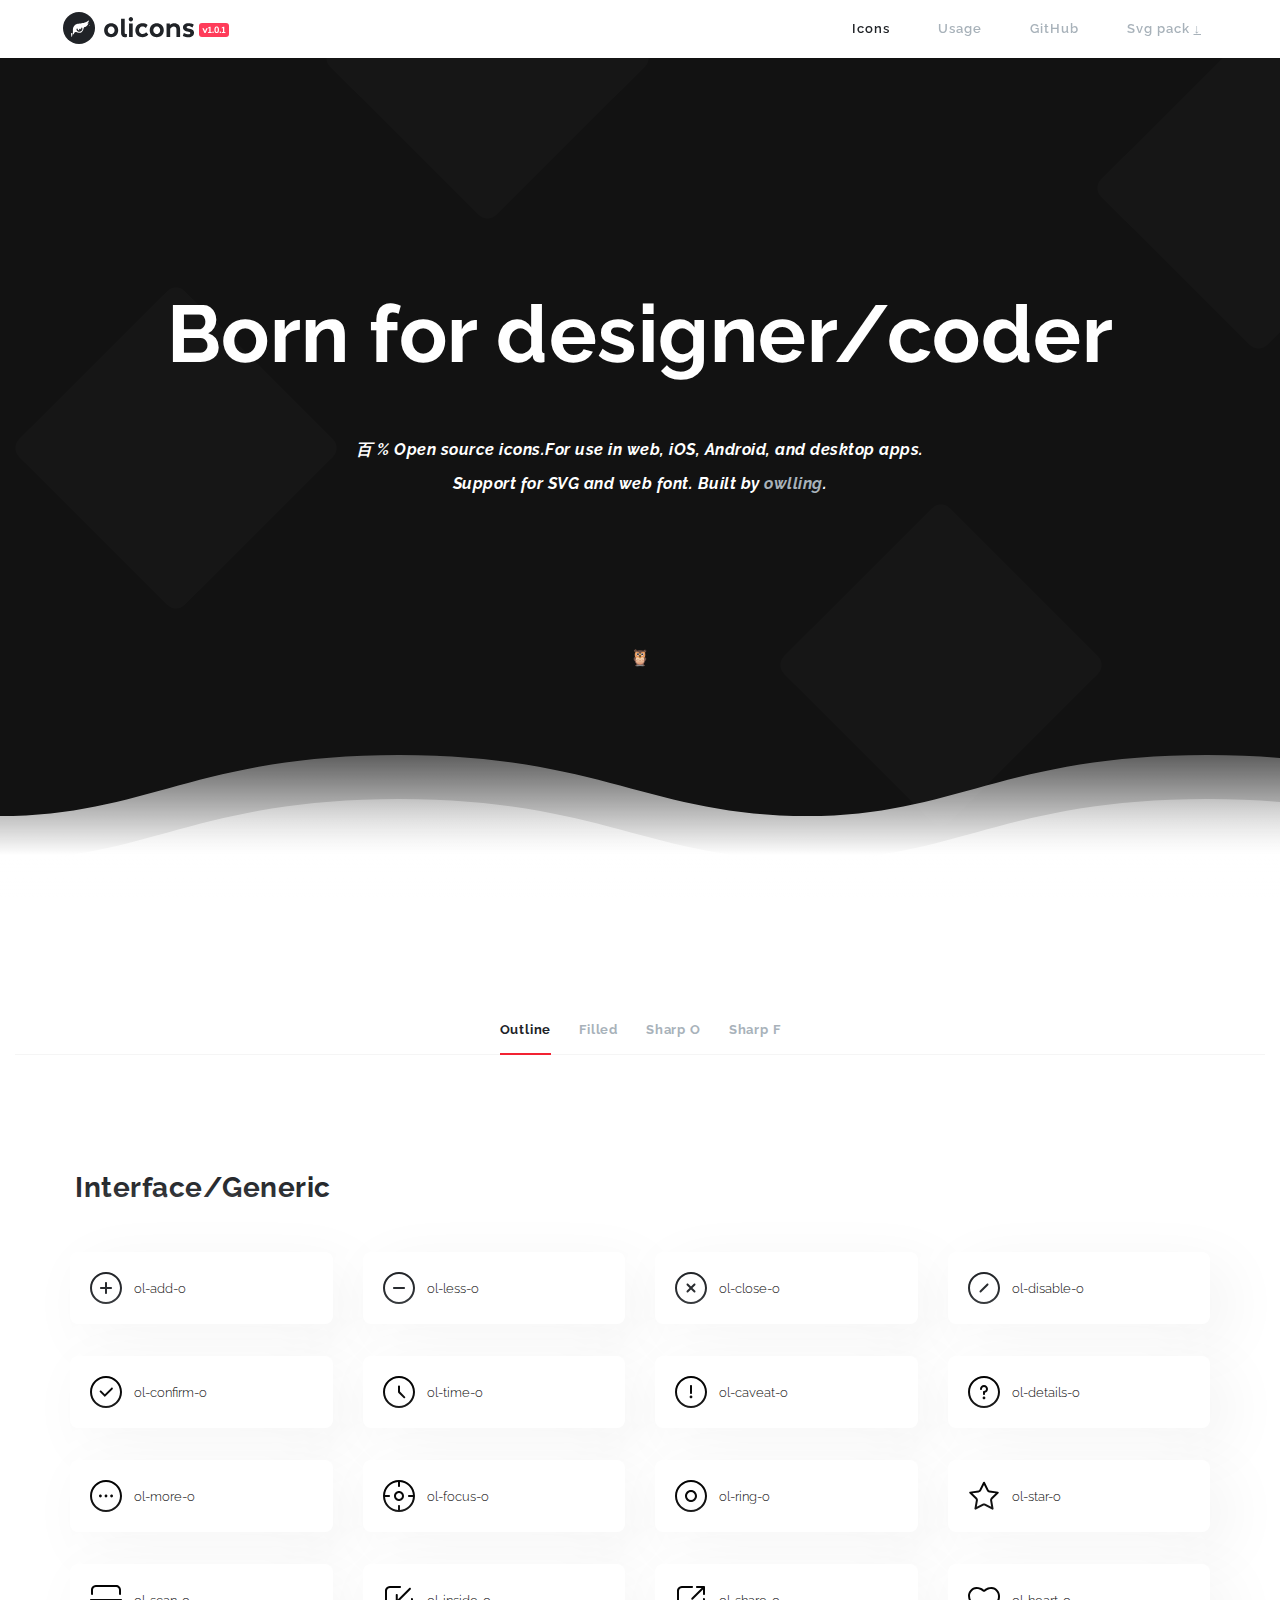
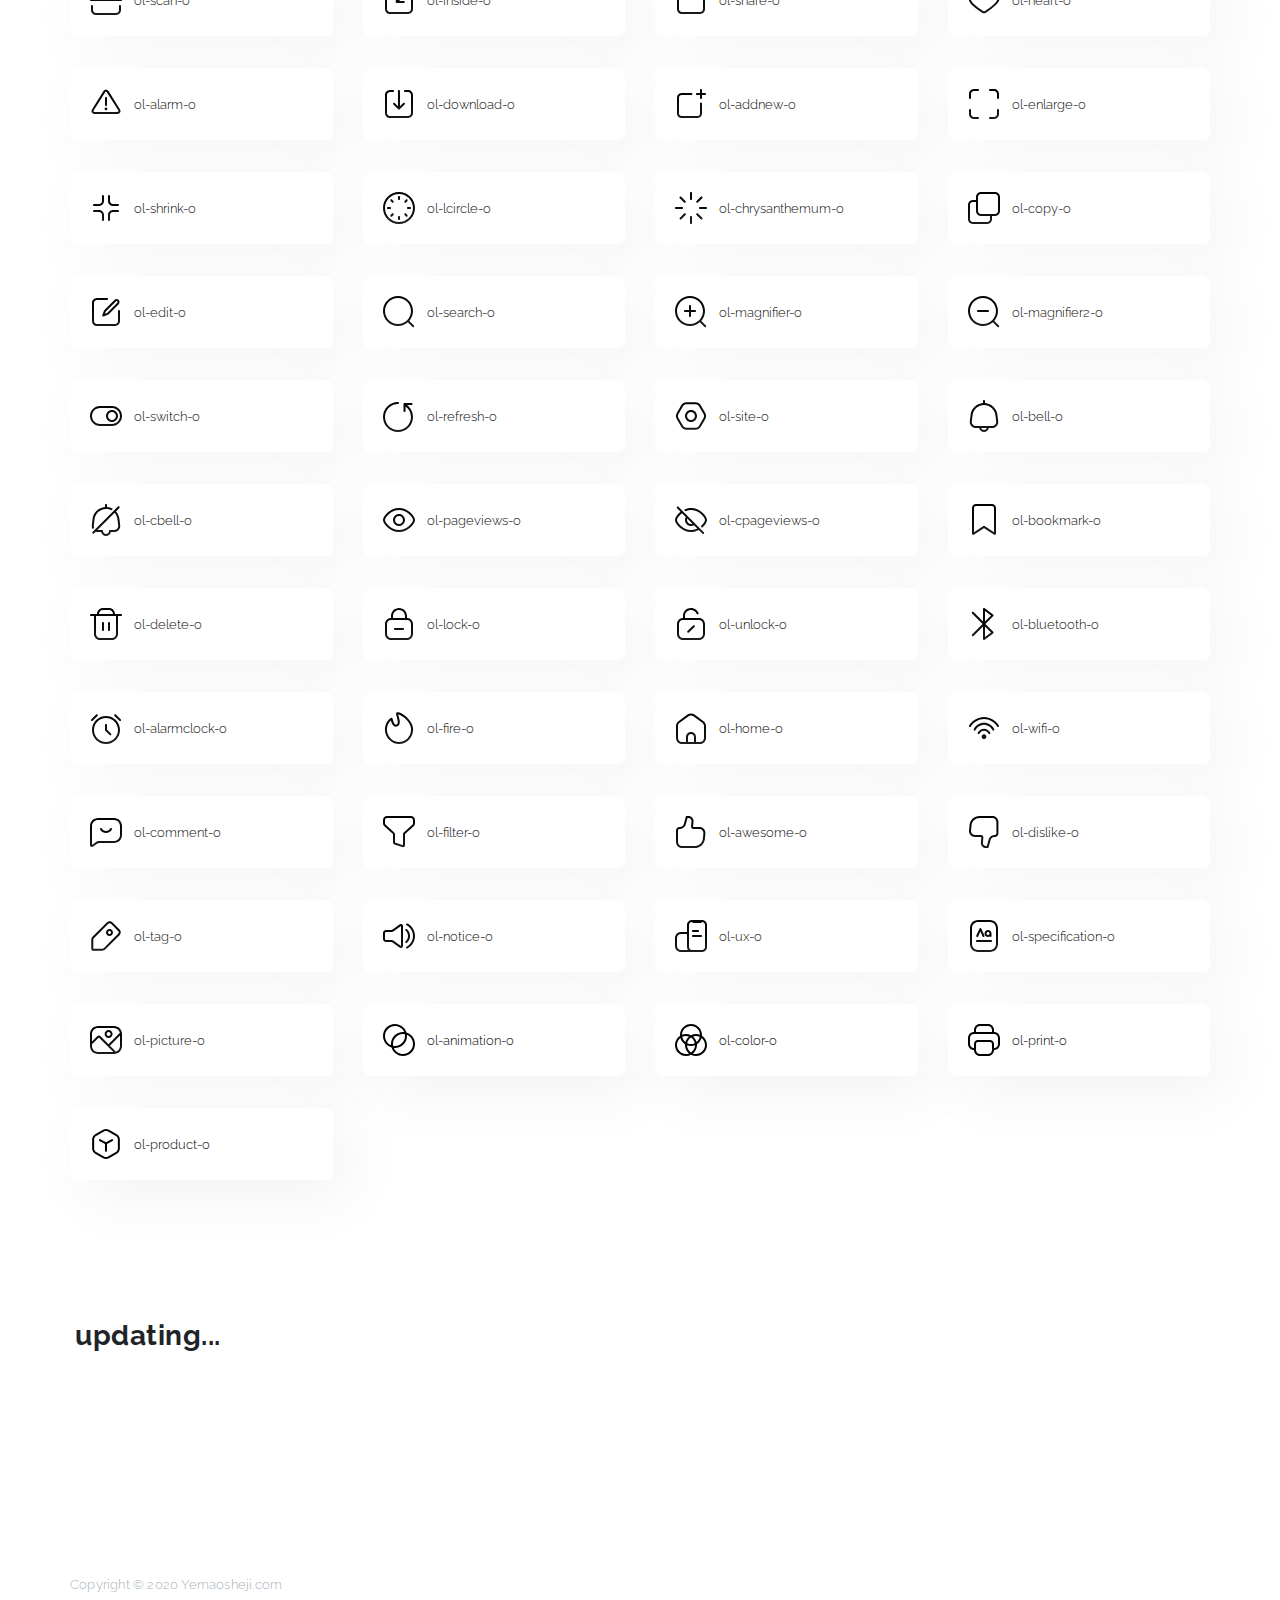
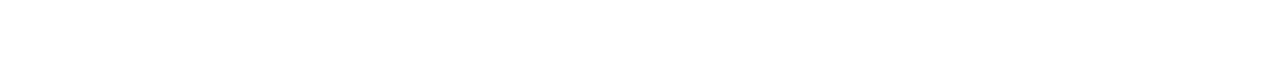
==== commit 31f7372b: "r" ====
--- a/index.html
+++ b/index.html
@@ -43,13 +43,8 @@
                     <ul class="nav navbar-nav navbar-right">
                         <li class="active"><a href="#">Icons</a></li>
                         <li><a href="usage">Usage</a></li>
-<<<<<<< HEAD
-                        <li><a href="https://github.com/owlling" target="black">GitHub</a></li>
-                        <li><a href="images/icons/version/olicons_v1.0.1.zip" target="black" download="">Svg pack <u>↓</u></a></li>
-=======
                         <li><a href="https://github.com/owlling/olicons" target="black">GitHub</a></li>
                         <li><a href="images/icons/version/olicons_v1.0.1.zip" download="">Svg pack <u>↓</u></a></li>
->>>>>>> r
                     </ul>
                 </div>
             </div>
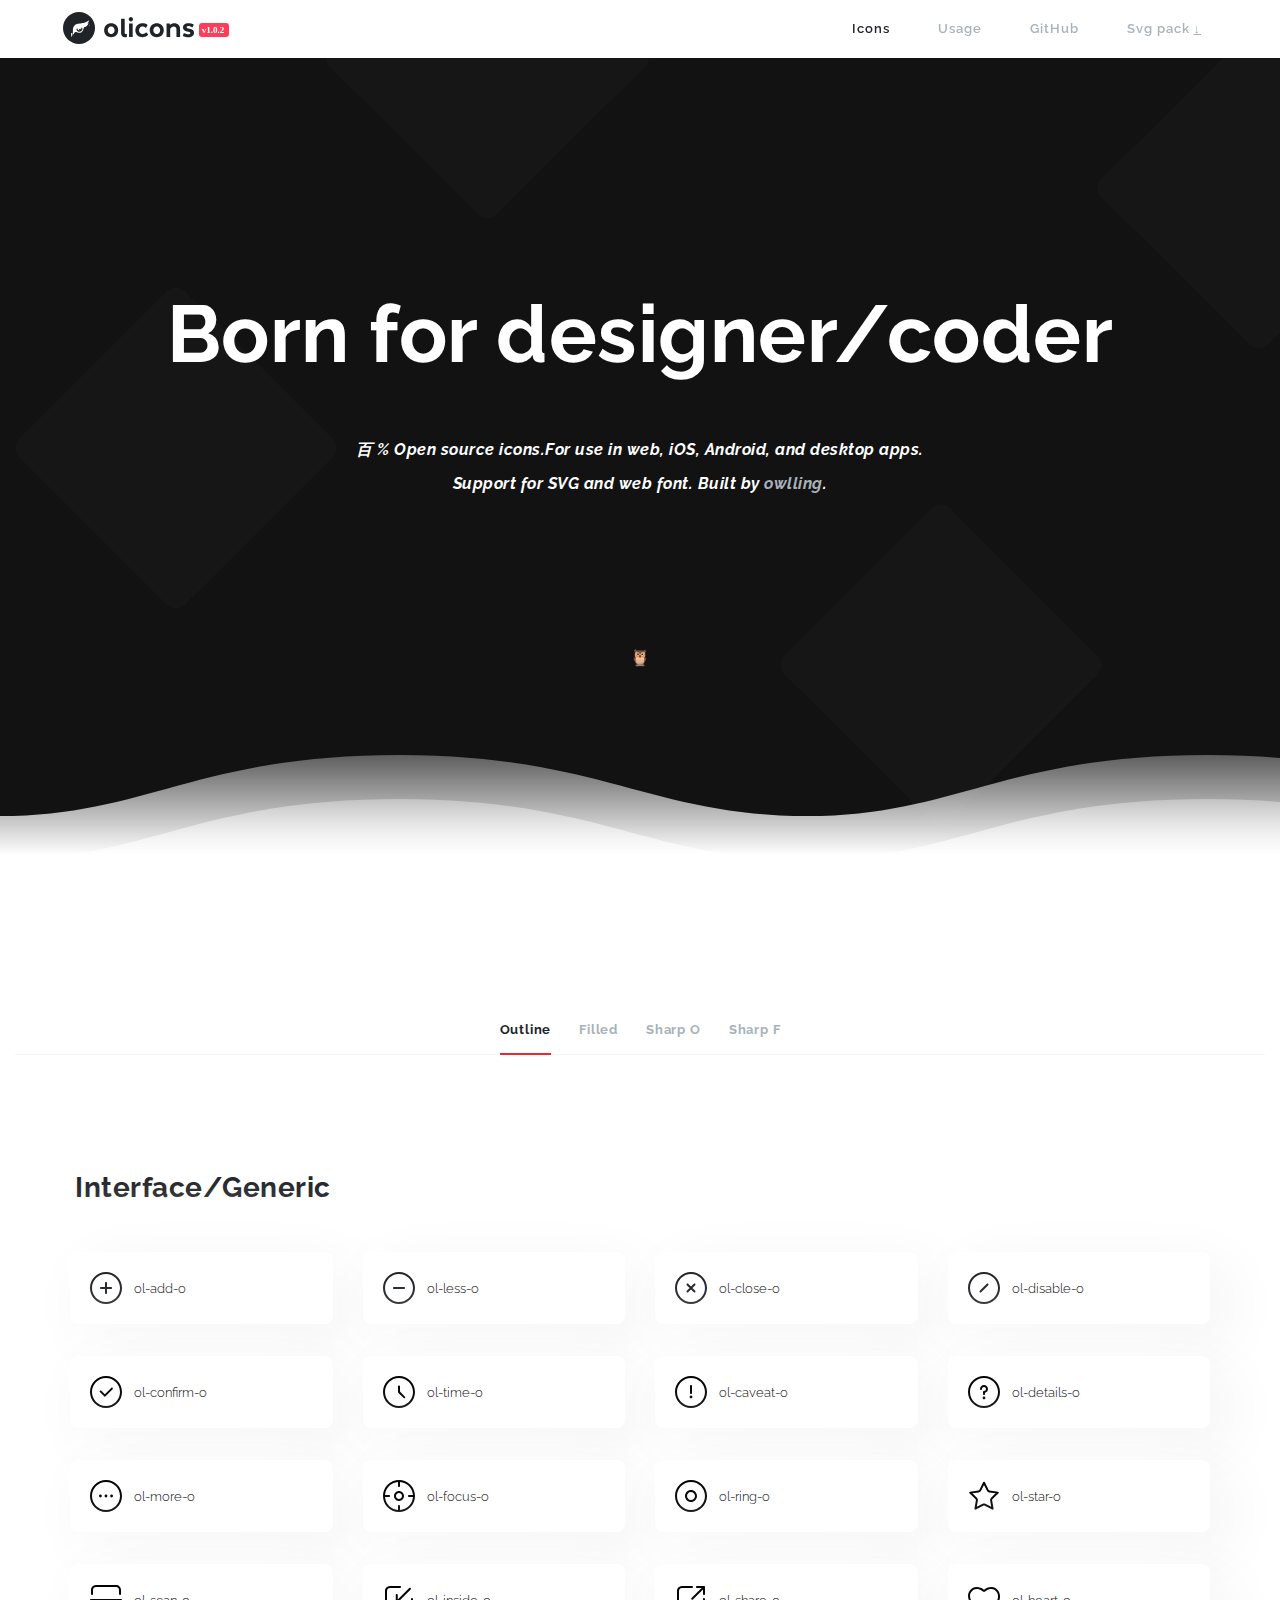
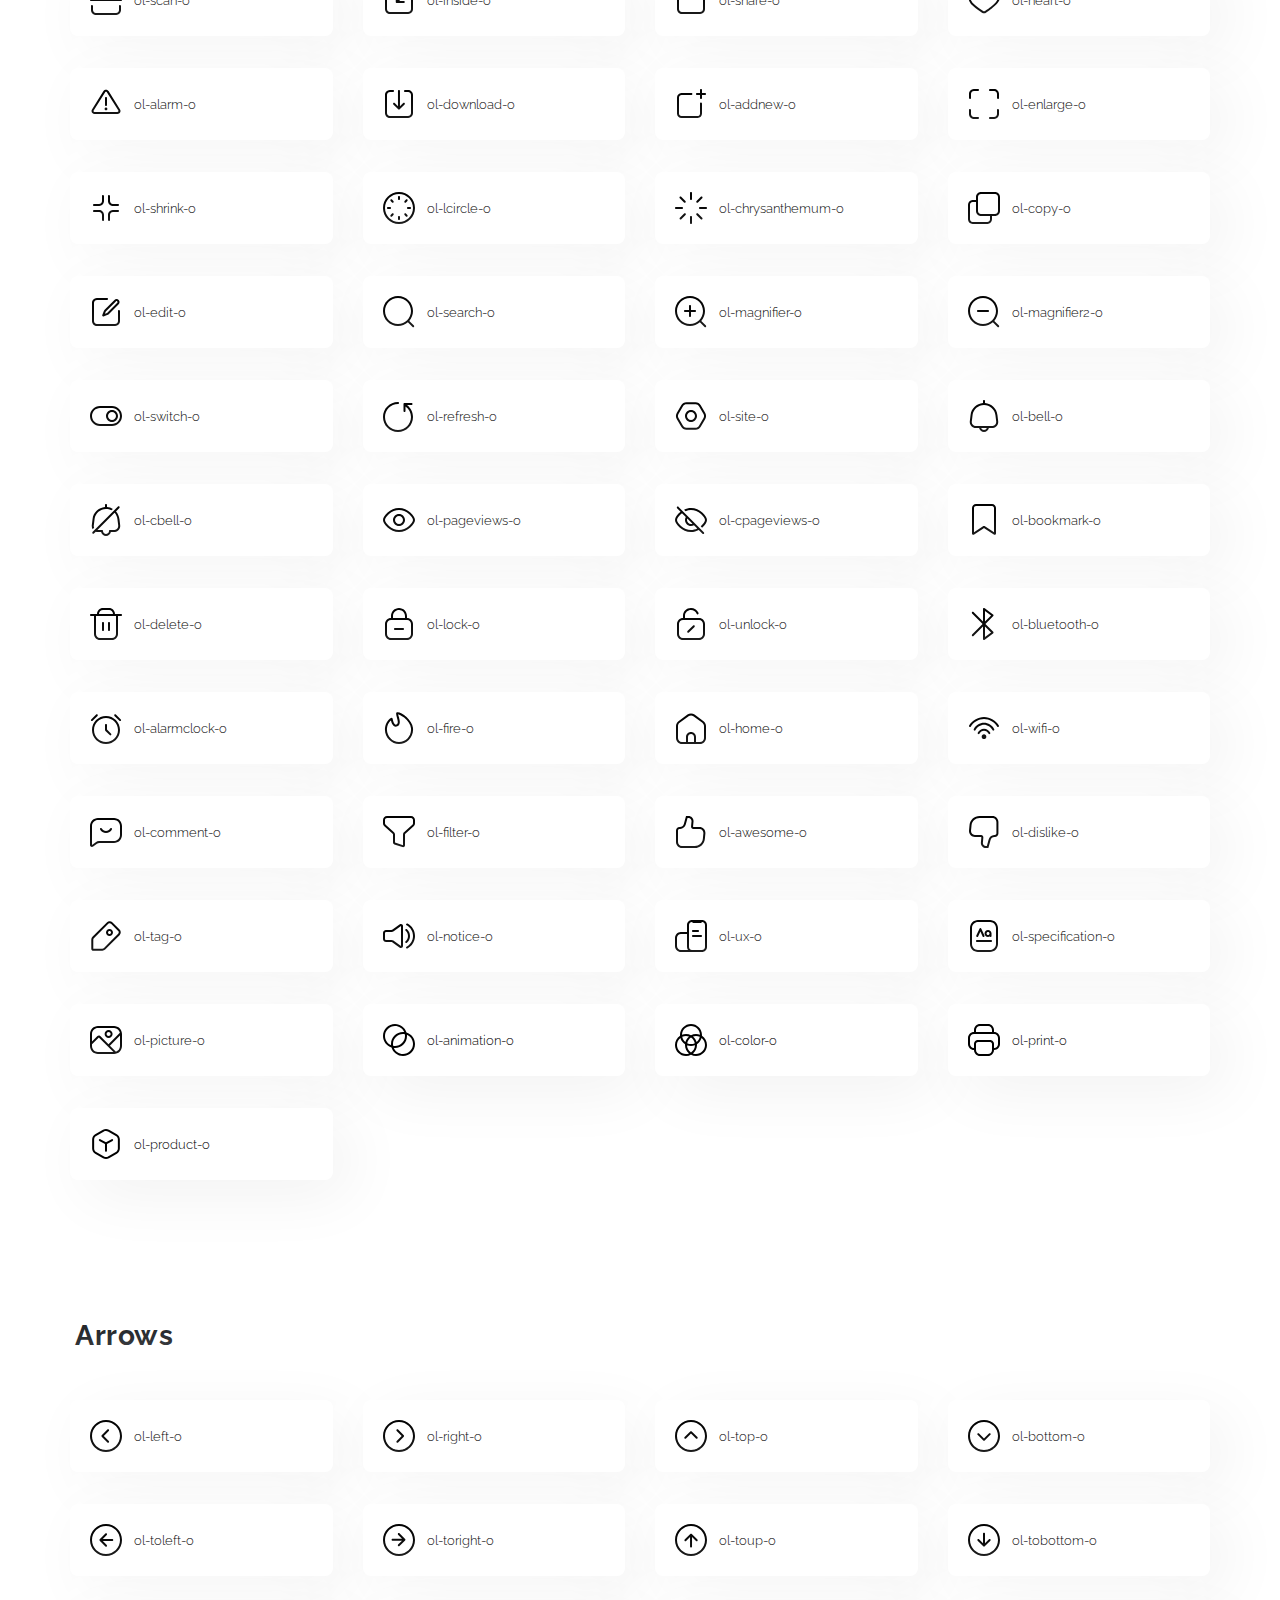
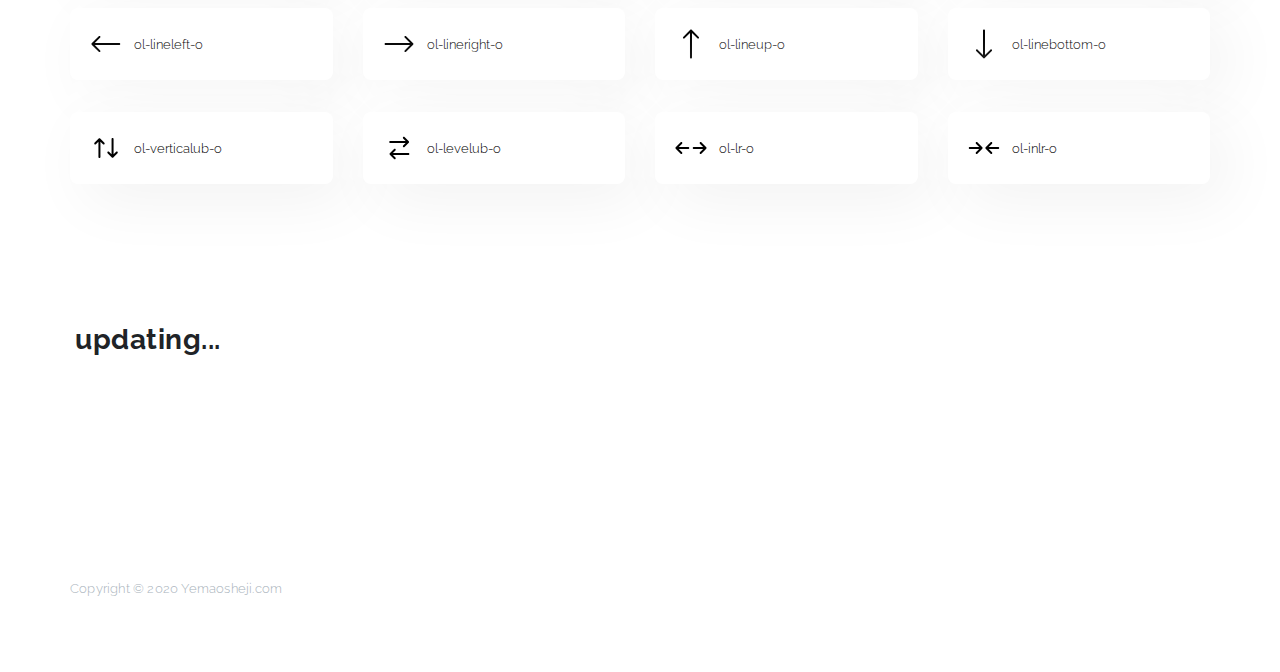
==== commit 42993b53: "add" ====
--- a/index.html
+++ b/index.html
@@ -551,6 +551,145 @@
         <div class="container">
             <div class="row">
 
+                <div class="lr20"><h3>Arrows</h3></div>
+                <div class="space40"></div>
+                <div class="col-sm-6 col-md-4 col-lg-3">
+                    <div class="iconcard">
+                        <div class="iconsll">
+                            <img class="img-responsive2" src="images/icons/res/outline/ol-left-o.svg" data-bd-imgshare-binded="1">
+                        </div>
+                        <span value="ol-left-o" class="icon-name" onclick="copyVideoUrl(event)">ol-left-o</span>
+                    </div>
+                </div>
+                <div class="col-sm-6 col-md-4 col-lg-3">
+                    <div class="iconcard">
+                        <div class="iconsll">
+                            <img class="img-responsive2" src="images/icons/res/outline/ol-right-o.svg" data-bd-imgshare-binded="1">
+                        </div>
+                        <span value="ol-right-o" class="icon-name" onclick="copyVideoUrl(event)">ol-right-o</span>
+                    </div>
+                </div>
+                <div class="col-sm-6 col-md-4 col-lg-3">
+                    <div class="iconcard">
+                        <div class="iconsll">
+                            <img class="img-responsive2" src="images/icons/res/outline/ol-top-o.svg" data-bd-imgshare-binded="1">
+                        </div>
+                        <span value="ol-top-o" class="icon-name" onclick="copyVideoUrl(event)">ol-top-o</span>
+                    </div>
+                </div>
+                <div class="col-sm-6 col-md-4 col-lg-3">
+                    <div class="iconcard">
+                        <div class="iconsll">
+                            <img class="img-responsive2" src="images/icons/res/outline/ol-bottom-o.svg" data-bd-imgshare-binded="1">
+                        </div>
+                        <span value="ol-bottom-o" class="icon-name" onclick="copyVideoUrl(event)">ol-bottom-o</span>
+                    </div>
+                </div>
+                <div class="col-sm-6 col-md-4 col-lg-3">
+                    <div class="iconcard">
+                        <div class="iconsll">
+                            <img class="img-responsive2" src="images/icons/res/outline/ol-toleft-o.svg" data-bd-imgshare-binded="1">
+                        </div>
+                        <span value="ol-toleft-o" class="icon-name" onclick="copyVideoUrl(event)">ol-toleft-o</span>
+                    </div>
+                </div>
+                <div class="col-sm-6 col-md-4 col-lg-3">
+                    <div class="iconcard">
+                        <div class="iconsll">
+                            <img class="img-responsive2" src="images/icons/res/outline/ol-toright-o.svg" data-bd-imgshare-binded="1">
+                        </div>
+                        <span value="ol-toright-o" class="icon-name" onclick="copyVideoUrl(event)">ol-toright-o</span>
+                    </div>
+                </div>
+                <div class="col-sm-6 col-md-4 col-lg-3">
+                    <div class="iconcard">
+                        <div class="iconsll">
+                            <img class="img-responsive2" src="images/icons/res/outline/ol-toup-o.svg" data-bd-imgshare-binded="1">
+                        </div>
+                        <span value="ol-toup-o" class="icon-name" onclick="copyVideoUrl(event)">ol-toup-o</span>
+                    </div>
+                </div>
+                <div class="col-sm-6 col-md-4 col-lg-3">
+                    <div class="iconcard">
+                        <div class="iconsll">
+                            <img class="img-responsive2" src="images/icons/res/outline/ol-tobottom-o.svg" data-bd-imgshare-binded="1">
+                        </div>
+                        <span value="ol-tobottom-o" class="icon-name" onclick="copyVideoUrl(event)">ol-tobottom-o</span>
+                    </div>
+                </div>
+                <div class="col-sm-6 col-md-4 col-lg-3">
+                    <div class="iconcard">
+                        <div class="iconsll">
+                            <img class="img-responsive2" src="images/icons/res/outline/ol-lineleft-o.svg" data-bd-imgshare-binded="1">
+                        </div>
+                        <span value="ol-lineleft-o" class="icon-name" onclick="copyVideoUrl(event)">ol-lineleft-o</span>
+                    </div>
+                </div>
+                <div class="col-sm-6 col-md-4 col-lg-3">
+                    <div class="iconcard">
+                        <div class="iconsll">
+                            <img class="img-responsive2" src="images/icons/res/outline/ol-lineright-o.svg" data-bd-imgshare-binded="1">
+                        </div>
+                        <span value="ol-lineright-o" class="icon-name" onclick="copyVideoUrl(event)">ol-lineright-o</span>
+                    </div>
+                </div>
+                <div class="col-sm-6 col-md-4 col-lg-3">
+                    <div class="iconcard">
+                        <div class="iconsll">
+                            <img class="img-responsive2" src="images/icons/res/outline/ol-lineup-o.svg" data-bd-imgshare-binded="1">
+                        </div>
+                        <span value="ol-lineup-o" class="icon-name" onclick="copyVideoUrl(event)">ol-lineup-o</span>
+                    </div>
+                </div>
+                <div class="col-sm-6 col-md-4 col-lg-3">
+                    <div class="iconcard">
+                        <div class="iconsll">
+                            <img class="img-responsive2" src="images/icons/res/outline/ol-linebottom-o.svg" data-bd-imgshare-binded="1">
+                        </div>
+                        <span value="ol-linebottom-o" class="icon-name" onclick="copyVideoUrl(event)">ol-linebottom-o</span>
+                    </div>
+                </div>
+                <div class="col-sm-6 col-md-4 col-lg-3">
+                    <div class="iconcard">
+                        <div class="iconsll">
+                            <img class="img-responsive2" src="images/icons/res/outline/ol-verticalub-o.svg" data-bd-imgshare-binded="1">
+                        </div>
+                        <span value="ol-verticalub-o" class="icon-name" onclick="copyVideoUrl(event)">ol-verticalub-o</span>
+                    </div>
+                </div>
+                <div class="col-sm-6 col-md-4 col-lg-3">
+                    <div class="iconcard">
+                        <div class="iconsll">
+                            <img class="img-responsive2" src="images/icons/res/outline/ol-levelub-o.svg" data-bd-imgshare-binded="1">
+                        </div>
+                        <span value="ol-levelub-o" class="icon-name" onclick="copyVideoUrl(event)">ol-levelub-o</span>
+                    </div>
+                </div>
+                <div class="col-sm-6 col-md-4 col-lg-3">
+                    <div class="iconcard">
+                        <div class="iconsll">
+                            <img class="img-responsive2" src="images/icons/res/outline/ol-lr-o.svg" data-bd-imgshare-binded="1">
+                        </div>
+                        <span value="ol-lr-o" class="icon-name" onclick="copyVideoUrl(event)">ol-lr-o</span>
+                    </div>
+                </div>
+                <div class="col-sm-6 col-md-4 col-lg-3">
+                    <div class="iconcard">
+                        <div class="iconsll">
+                            <img class="img-responsive2" src="images/icons/res/outline/ol-inlr-o.svg" data-bd-imgshare-binded="1">
+                        </div>
+                        <span value="ol-inlr-o" class="icon-name" onclick="copyVideoUrl(event)">ol-inlr-o</span>
+                    </div>
+                </div>
+
+            </div>
+        </div>
+
+        <div class="space80"></div>
+
+        <div class="container">
+            <div class="row">
+
                 <div class="lr20"><h3>updating...</h3></div>
                 <div class="space40"></div>
                 <!-- <div class="col-sm-6 col-md-4 col-lg-3">
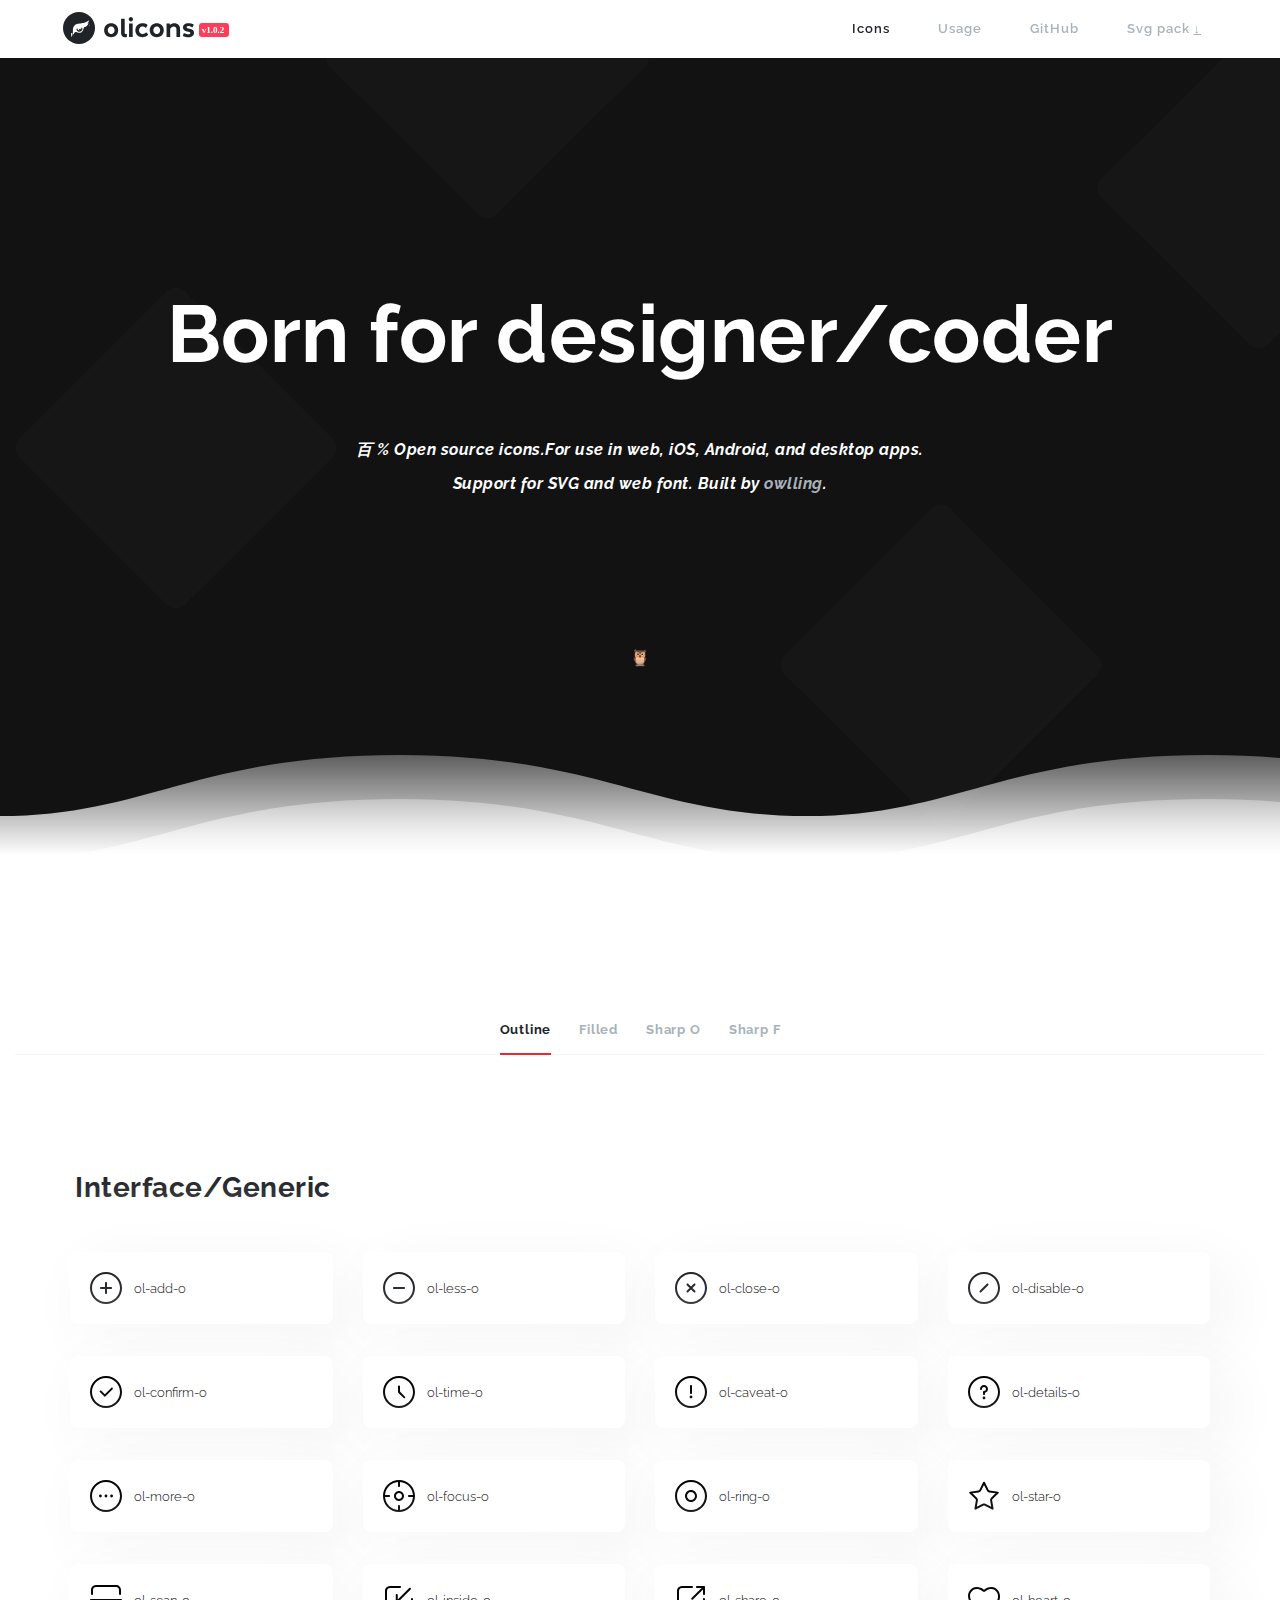
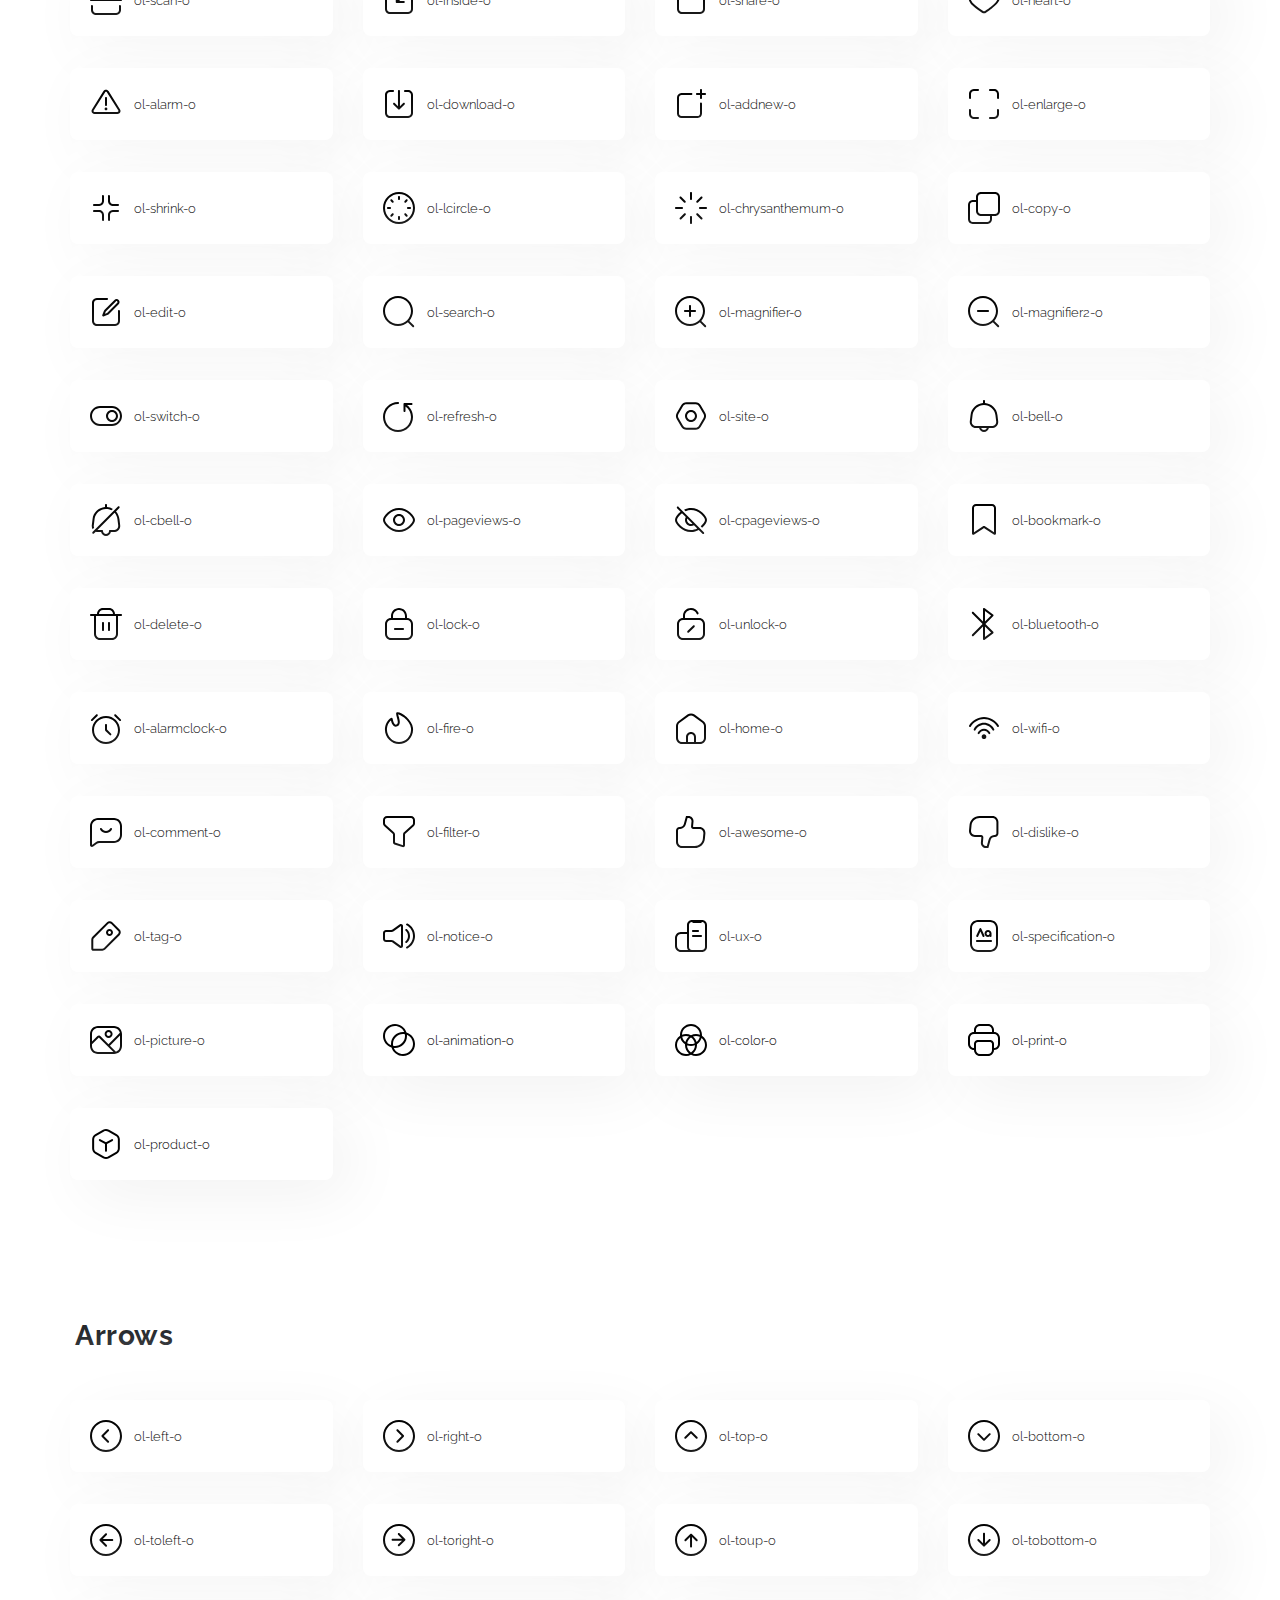
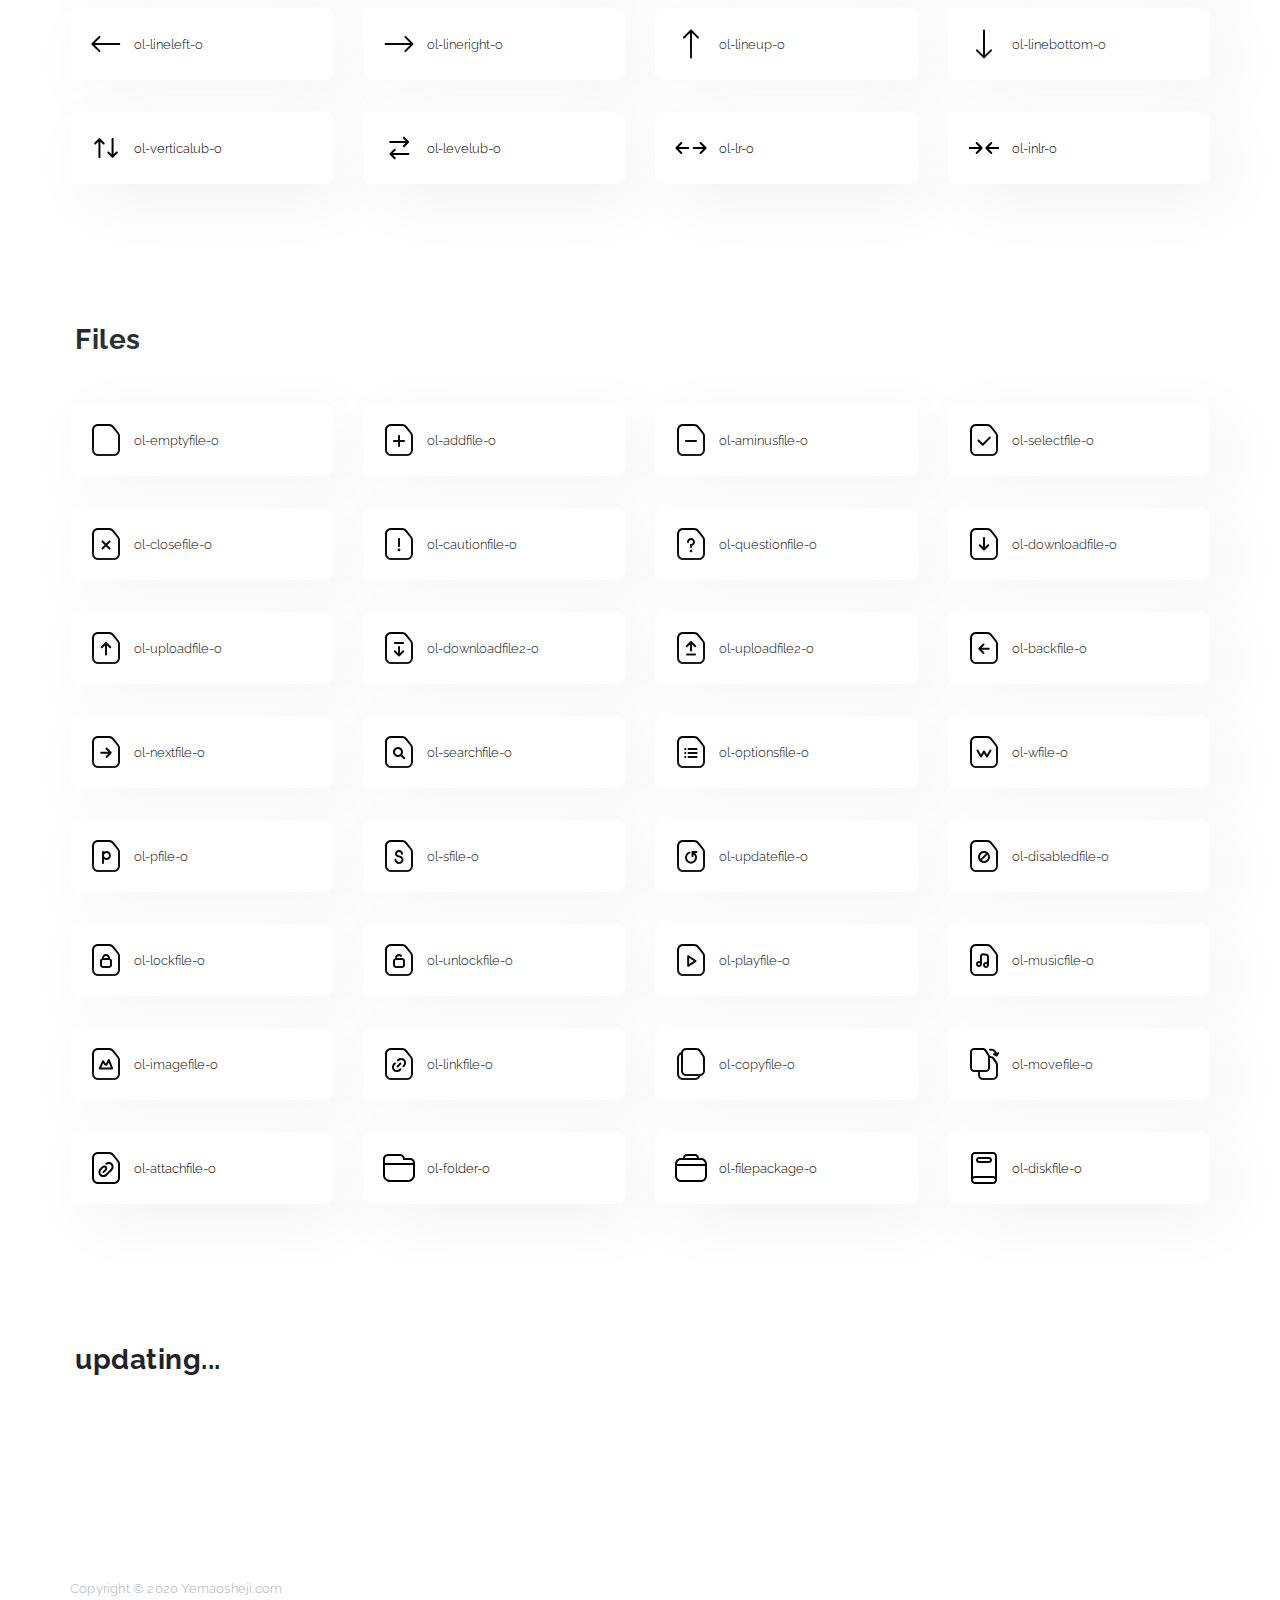
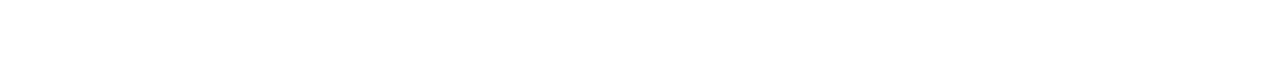
==== commit c27e33c7: "v1.0.3" ====
--- a/index.html
+++ b/index.html
@@ -44,7 +44,7 @@
                         <li class="active"><a href="#">Icons</a></li>
                         <li><a href="usage">Usage</a></li>
                         <li><a href="https://github.com/owlling/olicons" target="black">GitHub</a></li>
-                        <li><a href="images/icons/version/olicons_v1.0.1.zip" download="">Svg pack <u>↓</u></a></li>
+                        <li><a href="images/icons/version/olicons_v1.0.3.zip" download="">Svg pack <u>↓</u></a></li>
                     </ul>
                 </div>
             </div>
@@ -690,56 +690,274 @@
         <div class="container">
             <div class="row">
 
+                <div class="lr20"><h3>Files</h3></div>
+                <div class="space40"></div>
+                <div class="col-sm-6 col-md-4 col-lg-3">
+                    <div class="iconcard">
+                        <div class="iconsll">
+                            <img class="img-responsive2" src="images/icons/res/outline/ol-emptyfile-o.svg" data-bd-imgshare-binded="1">
+                        </div>
+                        <span value="ol-emptyfile-o" class="icon-name" onclick="copyVideoUrl(event)">ol-emptyfile-o</span>
+                    </div>
+                </div>
+                <div class="col-sm-6 col-md-4 col-lg-3">
+                    <div class="iconcard">
+                        <div class="iconsll">
+                            <img class="img-responsive2" src="images/icons/res/outline/ol-addfile-o.svg" data-bd-imgshare-binded="1">
+                        </div>
+                        <span value="ol-addfile-o" class="icon-name" onclick="copyVideoUrl(event)">ol-addfile-o</span>
+                    </div>
+                </div>
+                <div class="col-sm-6 col-md-4 col-lg-3">
+                    <div class="iconcard">
+                        <div class="iconsll">
+                            <img class="img-responsive2" src="images/icons/res/outline/ol-aminusfile-o.svg" data-bd-imgshare-binded="1">
+                        </div>
+                        <span value="ol-aminusfile-o" class="icon-name" onclick="copyVideoUrl(event)">ol-aminusfile-o</span>
+                    </div>
+                </div>
+                <div class="col-sm-6 col-md-4 col-lg-3">
+                    <div class="iconcard">
+                        <div class="iconsll">
+                            <img class="img-responsive2" src="images/icons/res/outline/ol-selectfile-o.svg" data-bd-imgshare-binded="1">
+                        </div>
+                        <span value="ol-selectfile-o" class="icon-name" onclick="copyVideoUrl(event)">ol-selectfile-o</span>
+                    </div>
+                </div>
+                <div class="col-sm-6 col-md-4 col-lg-3">
+                    <div class="iconcard">
+                        <div class="iconsll">
+                            <img class="img-responsive2" src="images/icons/res/outline/ol-closefile-o.svg" data-bd-imgshare-binded="1">
+                        </div>
+                        <span value="ol-closefile-o" class="icon-name" onclick="copyVideoUrl(event)">ol-closefile-o</span>
+                    </div>
+                </div>
+                <div class="col-sm-6 col-md-4 col-lg-3">
+                    <div class="iconcard">
+                        <div class="iconsll">
+                            <img class="img-responsive2" src="images/icons/res/outline/ol-cautionfile-o.svg" data-bd-imgshare-binded="1">
+                        </div>
+                        <span value="ol-cautionfile-o" class="icon-name" onclick="copyVideoUrl(event)">ol-cautionfile-o</span>
+                    </div>
+                </div>
+                <div class="col-sm-6 col-md-4 col-lg-3">
+                    <div class="iconcard">
+                        <div class="iconsll">
+                            <img class="img-responsive2" src="images/icons/res/outline/ol-questionfile-o.svg" data-bd-imgshare-binded="1">
+                        </div>
+                        <span value="ol-questionfile-o" class="icon-name" onclick="copyVideoUrl(event)">ol-questionfile-o</span>
+                    </div>
+                </div>
+                <div class="col-sm-6 col-md-4 col-lg-3">
+                    <div class="iconcard">
+                        <div class="iconsll">
+                            <img class="img-responsive2" src="images/icons/res/outline/ol-downloadfile-o.svg" data-bd-imgshare-binded="1">
+                        </div>
+                        <span value="ol-downloadfile-o" class="icon-name" onclick="copyVideoUrl(event)">ol-downloadfile-o</span>
+                    </div>
+                </div>
+                <div class="col-sm-6 col-md-4 col-lg-3">
+                    <div class="iconcard">
+                        <div class="iconsll">
+                            <img class="img-responsive2" src="images/icons/res/outline/ol-uploadfile-o.svg" data-bd-imgshare-binded="1">
+                        </div>
+                        <span value="ol-uploadfile-o" class="icon-name" onclick="copyVideoUrl(event)">ol-uploadfile-o</span>
+                    </div>
+                </div>
+                <div class="col-sm-6 col-md-4 col-lg-3">
+                    <div class="iconcard">
+                        <div class="iconsll">
+                            <img class="img-responsive2" src="images/icons/res/outline/ol-downloadfile2-o.svg" data-bd-imgshare-binded="1">
+                        </div>
+                        <span value="ol-downloadfile2-o" class="icon-name" onclick="copyVideoUrl(event)">ol-downloadfile2-o</span>
+                    </div>
+                </div>
+                <div class="col-sm-6 col-md-4 col-lg-3">
+                    <div class="iconcard">
+                        <div class="iconsll">
+                            <img class="img-responsive2" src="images/icons/res/outline/ol-uploadfile2-o.svg" data-bd-imgshare-binded="1">
+                        </div>
+                        <span value="ol-uploadfile2-o" class="icon-name" onclick="copyVideoUrl(event)">ol-uploadfile2-o</span>
+                    </div>
+                </div>
+                <div class="col-sm-6 col-md-4 col-lg-3">
+                    <div class="iconcard">
+                        <div class="iconsll">
+                            <img class="img-responsive2" src="images/icons/res/outline/ol-backfile-o.svg" data-bd-imgshare-binded="1">
+                        </div>
+                        <span value="ol-backfile-o" class="icon-name" onclick="copyVideoUrl(event)">ol-backfile-o</span>
+                    </div>
+                </div>
+                <div class="col-sm-6 col-md-4 col-lg-3">
+                    <div class="iconcard">
+                        <div class="iconsll">
+                            <img class="img-responsive2" src="images/icons/res/outline/ol-nextfile-o.svg" data-bd-imgshare-binded="1">
+                        </div>
+                        <span value="ol-nextfile-o" class="icon-name" onclick="copyVideoUrl(event)">ol-nextfile-o</span>
+                    </div>
+                </div>
+                <div class="col-sm-6 col-md-4 col-lg-3">
+                    <div class="iconcard">
+                        <div class="iconsll">
+                            <img class="img-responsive2" src="images/icons/res/outline/ol-searchfile-o.svg" data-bd-imgshare-binded="1">
+                        </div>
+                        <span value="ol-searchfile-o" class="icon-name" onclick="copyVideoUrl(event)">ol-searchfile-o</span>
+                    </div>
+                </div>
+                <div class="col-sm-6 col-md-4 col-lg-3">
+                    <div class="iconcard">
+                        <div class="iconsll">
+                            <img class="img-responsive2" src="images/icons/res/outline/ol-optionsfile-o.svg" data-bd-imgshare-binded="1">
+                        </div>
+                        <span value="ol-optionsfile-o" class="icon-name" onclick="copyVideoUrl(event)">ol-optionsfile-o</span>
+                    </div>
+                </div>
+                <div class="col-sm-6 col-md-4 col-lg-3">
+                    <div class="iconcard">
+                        <div class="iconsll">
+                            <img class="img-responsive2" src="images/icons/res/outline/ol-wfile-o.svg" data-bd-imgshare-binded="1">
+                        </div>
+                        <span value="ol-wfile-o" class="icon-name" onclick="copyVideoUrl(event)">ol-wfile-o</span>
+                    </div>
+                </div>
+                <div class="col-sm-6 col-md-4 col-lg-3">
+                    <div class="iconcard">
+                        <div class="iconsll">
+                            <img class="img-responsive2" src="images/icons/res/outline/ol-pfile-o.svg" data-bd-imgshare-binded="1">
+                        </div>
+                        <span value="ol-pfile-o" class="icon-name" onclick="copyVideoUrl(event)">ol-pfile-o</span>
+                    </div>
+                </div>
+                <div class="col-sm-6 col-md-4 col-lg-3">
+                    <div class="iconcard">
+                        <div class="iconsll">
+                            <img class="img-responsive2" src="images/icons/res/outline/ol-sfile-o.svg" data-bd-imgshare-binded="1">
+                        </div>
+                        <span value="ol-sfile-o" class="icon-name" onclick="copyVideoUrl(event)">ol-sfile-o</span>
+                    </div>
+                </div>
+                <div class="col-sm-6 col-md-4 col-lg-3">
+                    <div class="iconcard">
+                        <div class="iconsll">
+                            <img class="img-responsive2" src="images/icons/res/outline/ol-updatefile-o.svg" data-bd-imgshare-binded="1">
+                        </div>
+                        <span value="ol-updatefile-o" class="icon-name" onclick="copyVideoUrl(event)">ol-updatefile-o</span>
+                    </div>
+                </div>
+                <div class="col-sm-6 col-md-4 col-lg-3">
+                    <div class="iconcard">
+                        <div class="iconsll">
+                            <img class="img-responsive2" src="images/icons/res/outline/ol-disabledfile-o.svg" data-bd-imgshare-binded="1">
+                        </div>
+                        <span value="ol-disabledfile-o" class="icon-name" onclick="copyVideoUrl(event)">ol-disabledfile-o</span>
+                    </div>
+                </div>
+                <div class="col-sm-6 col-md-4 col-lg-3">
+                    <div class="iconcard">
+                        <div class="iconsll">
+                            <img class="img-responsive2" src="images/icons/res/outline/ol-lockfile-o.svg" data-bd-imgshare-binded="1">
+                        </div>
+                        <span value="ol-lockfile-o" class="icon-name" onclick="copyVideoUrl(event)">ol-lockfile-o</span>
+                    </div>
+                </div>
+                <div class="col-sm-6 col-md-4 col-lg-3">
+                    <div class="iconcard">
+                        <div class="iconsll">
+                            <img class="img-responsive2" src="images/icons/res/outline/ol-unlockfile-o.svg" data-bd-imgshare-binded="1">
+                        </div>
+                        <span value="ol-unlockfile-o" class="icon-name" onclick="copyVideoUrl(event)">ol-unlockfile-o</span>
+                    </div>
+                </div>
+                <div class="col-sm-6 col-md-4 col-lg-3">
+                    <div class="iconcard">
+                        <div class="iconsll">
+                            <img class="img-responsive2" src="images/icons/res/outline/ol-playfile-o.svg" data-bd-imgshare-binded="1">
+                        </div>
+                        <span value="ol-playfile-o" class="icon-name" onclick="copyVideoUrl(event)">ol-playfile-o</span>
+                    </div>
+                </div>
+                <div class="col-sm-6 col-md-4 col-lg-3">
+                    <div class="iconcard">
+                        <div class="iconsll">
+                            <img class="img-responsive2" src="images/icons/res/outline/ol-musicfile-o.svg" data-bd-imgshare-binded="1">
+                        </div>
+                        <span value="ol-musicfile-o" class="icon-name" onclick="copyVideoUrl(event)">ol-musicfile-o</span>
+                    </div>
+                </div>
+                <div class="col-sm-6 col-md-4 col-lg-3">
+                    <div class="iconcard">
+                        <div class="iconsll">
+                            <img class="img-responsive2" src="images/icons/res/outline/ol-imagefile-o.svg" data-bd-imgshare-binded="1">
+                        </div>
+                        <span value="ol-imagefile-o" class="icon-name" onclick="copyVideoUrl(event)">ol-imagefile-o</span>
+                    </div>
+                </div>
+                <div class="col-sm-6 col-md-4 col-lg-3">
+                    <div class="iconcard">
+                        <div class="iconsll">
+                            <img class="img-responsive2" src="images/icons/res/outline/ol-linkfile-o.svg" data-bd-imgshare-binded="1">
+                        </div>
+                        <span value="ol-linkfile-o" class="icon-name" onclick="copyVideoUrl(event)">ol-linkfile-o</span>
+                    </div>
+                </div>
+                <div class="col-sm-6 col-md-4 col-lg-3">
+                    <div class="iconcard">
+                        <div class="iconsll">
+                            <img class="img-responsive2" src="images/icons/res/outline/ol-copyfile-o.svg" data-bd-imgshare-binded="1">
+                        </div>
+                        <span value="ol-copyfile-o" class="icon-name" onclick="copyVideoUrl(event)">ol-copyfile-o</span>
+                    </div>
+                </div>
+                <div class="col-sm-6 col-md-4 col-lg-3">
+                    <div class="iconcard">
+                        <div class="iconsll">
+                            <img class="img-responsive2" src="images/icons/res/outline/ol-movefile-o.svg" data-bd-imgshare-binded="1">
+                        </div>
+                        <span value="ol-movefile-o" class="icon-name" onclick="copyVideoUrl(event)">ol-movefile-o</span>
+                    </div>
+                </div>
+                <div class="col-sm-6 col-md-4 col-lg-3">
+                    <div class="iconcard">
+                        <div class="iconsll">
+                            <img class="img-responsive2" src="images/icons/res/outline/ol-attachfile-o.svg" data-bd-imgshare-binded="1">
+                        </div>
+                        <span value="ol-attachfile-o" class="icon-name" onclick="copyVideoUrl(event)">ol-attachfile-o</span>
+                    </div>
+                </div>
+                <div class="col-sm-6 col-md-4 col-lg-3">
+                    <div class="iconcard">
+                        <div class="iconsll">
+                            <img class="img-responsive2" src="images/icons/res/outline/ol-folder-o.svg" data-bd-imgshare-binded="1">
+                        </div>
+                        <span value="ol-folder-o" class="icon-name" onclick="copyVideoUrl(event)">ol-folder-o</span>
+                    </div>
+                </div>
+                <div class="col-sm-6 col-md-4 col-lg-3">
+                    <div class="iconcard">
+                        <div class="iconsll">
+                            <img class="img-responsive2" src="images/icons/res/outline/ol-filepackage-o.svg" data-bd-imgshare-binded="1">
+                        </div>
+                        <span value="ol-filepackage-o" class="icon-name" onclick="copyVideoUrl(event)">ol-filepackage-o</span>
+                    </div>
+                </div>
+                <div class="col-sm-6 col-md-4 col-lg-3">
+                    <div class="iconcard">
+                        <div class="iconsll">
+                            <img class="img-responsive2" src="images/icons/res/outline/ol-diskfile-o.svg" data-bd-imgshare-binded="1">
+                        </div>
+                        <span value="ol-diskfile-o" class="icon-name" onclick="copyVideoUrl(event)">ol-diskfile-o</span>
+                    </div>
+                </div>
+
+            </div>
+        </div>
+
+        <div class="space80"></div>
+
+        <div class="container">
+            <div class="row">
+
                 <div class="lr20"><h3>updating...</h3></div>
-                <div class="space40"></div>
-                <!-- <div class="col-sm-6 col-md-4 col-lg-3">
-                    <div class="iconcard">
-                        <div class="iconsll">
-                            <img class="img-responsive2" src="images/icons/res/outline/ol-add-o.svg" data-bd-imgshare-binded="1">
-                        </div>
-                        <span value="ol-add-f" class="icon-name" onclick="copyVideoUrl(event)">ol-add-o</span>
-                    </div>
-                </div>
-                <div class="col-sm-6 col-md-4 col-lg-3">
-                    <div class="iconcard">
-                        <div class="iconsll">
-                            <img class="img-responsive2" src="images/icons/res/outline/ol-add-o.svg" data-bd-imgshare-binded="1">
-                        </div>
-                        <span value="ol-add-so" class="icon-name" onclick="copyVideoUrl(event)">ol-add-o</span>
-                    </div>
-                </div>
-                <div class="col-sm-6 col-md-4 col-lg-3">
-                    <div class="iconcard">
-                        <div class="iconsll">
-                            <img class="img-responsive2" src="images/icons/res/outline/ol-add-o.svg" data-bd-imgshare-binded="1">
-                        </div>
-                        <span value="ol-add-f" class="icon-name" onclick="copyVideoUrl(event)">ol-add-o</span>
-                    </div>
-                </div>
-                <div class="col-sm-6 col-md-4 col-lg-3">
-                    <div class="iconcard">
-                        <div class="iconsll">
-                            <img class="img-responsive2" src="images/icons/res/outline/ol-add-o.svg" data-bd-imgshare-binded="1">
-                        </div>
-                        <span value="ol-add-so" class="icon-name" onclick="copyVideoUrl(event)">ol-add-o</span>
-                    </div>
-                </div>
-                <div class="col-sm-6 col-md-4 col-lg-3">
-                    <div class="iconcard">
-                        <div class="iconsll">
-                            <img class="img-responsive2" src="images/icons/res/outline/ol-add-o.svg" data-bd-imgshare-binded="1">
-                        </div>
-                        <span value="ol-add-f" class="icon-name" onclick="copyVideoUrl(event)">ol-add-o</span>
-                    </div>
-                </div>
-                <div class="col-sm-6 col-md-4 col-lg-3">
-                    <div class="iconcard">
-                        <div class="iconsll">
-                            <img class="img-responsive2" src="images/icons/res/outline/ol-add-o.svg" data-bd-imgshare-binded="1">
-                        </div>
-                        <span value="ol-add-so" class="icon-name" onclick="copyVideoUrl(event)">ol-add-o</span>
-                    </div>
-                </div> -->
 
             </div>
         </div>
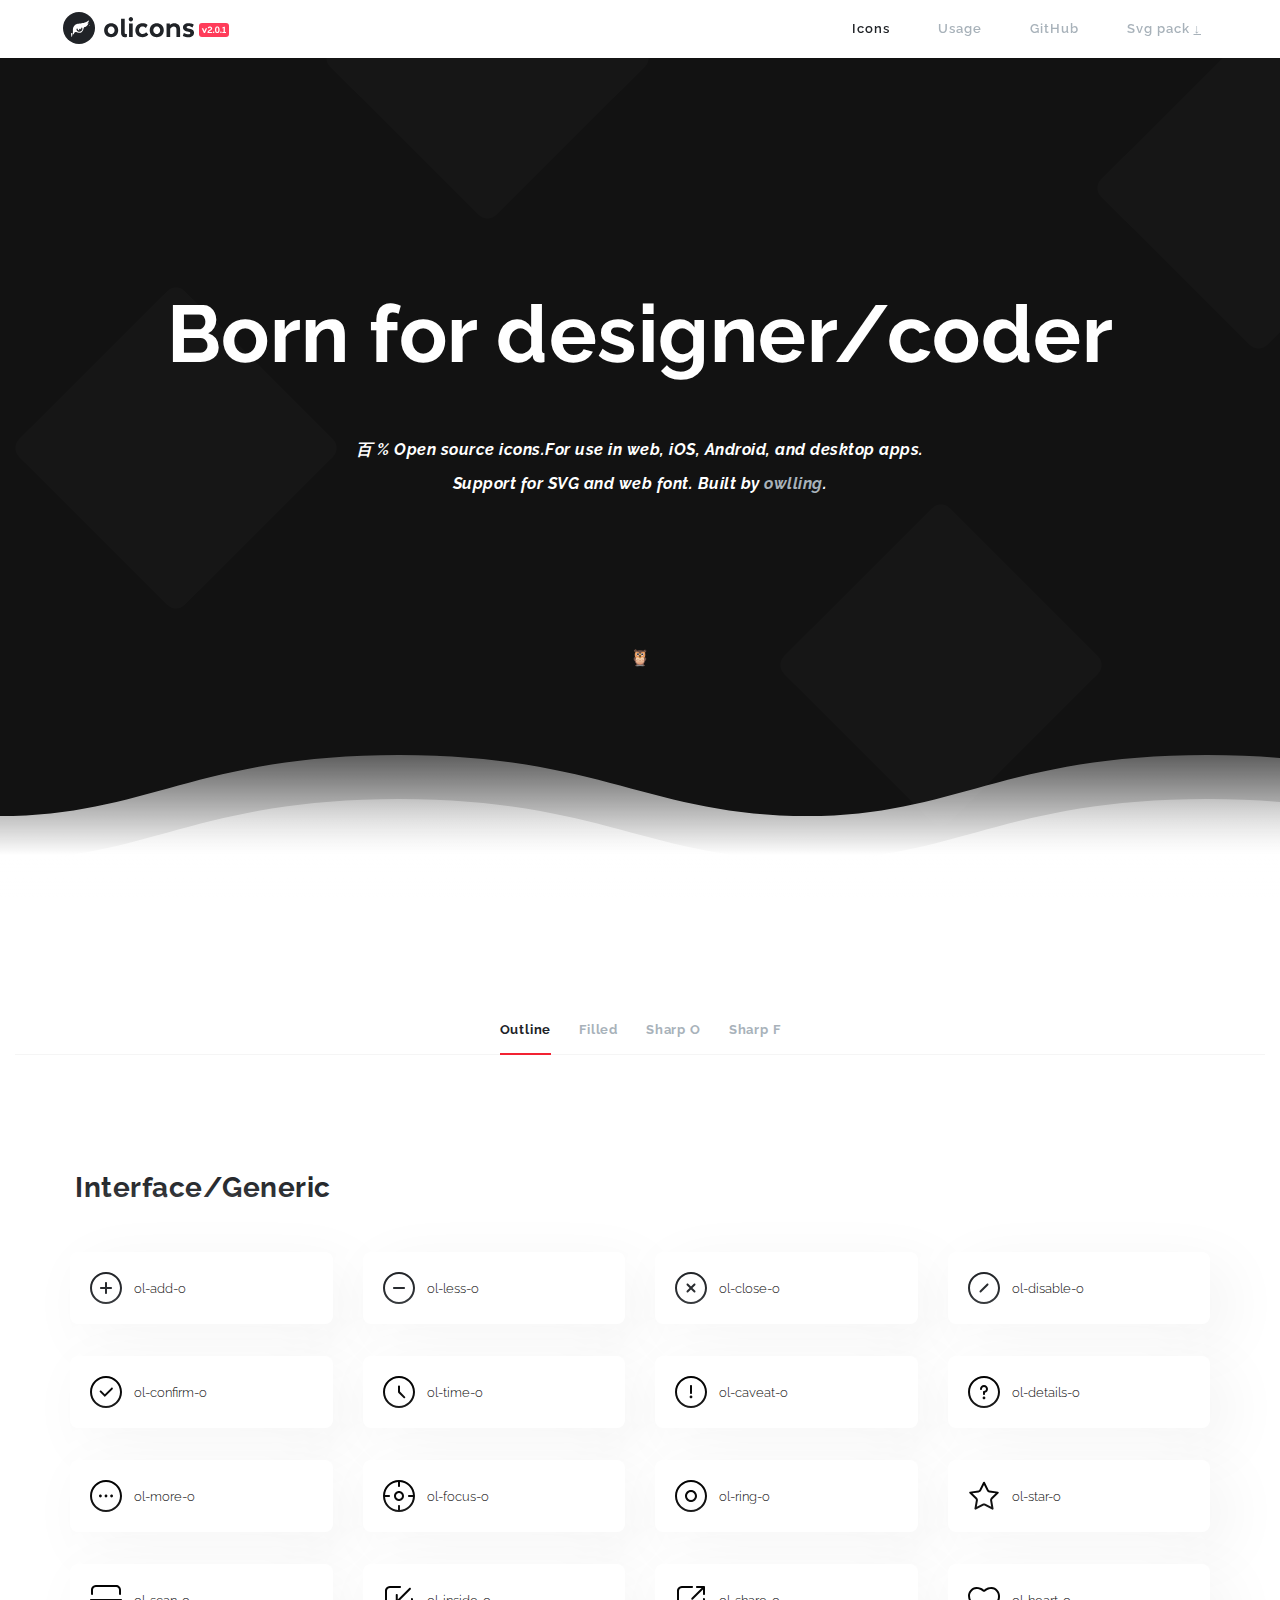
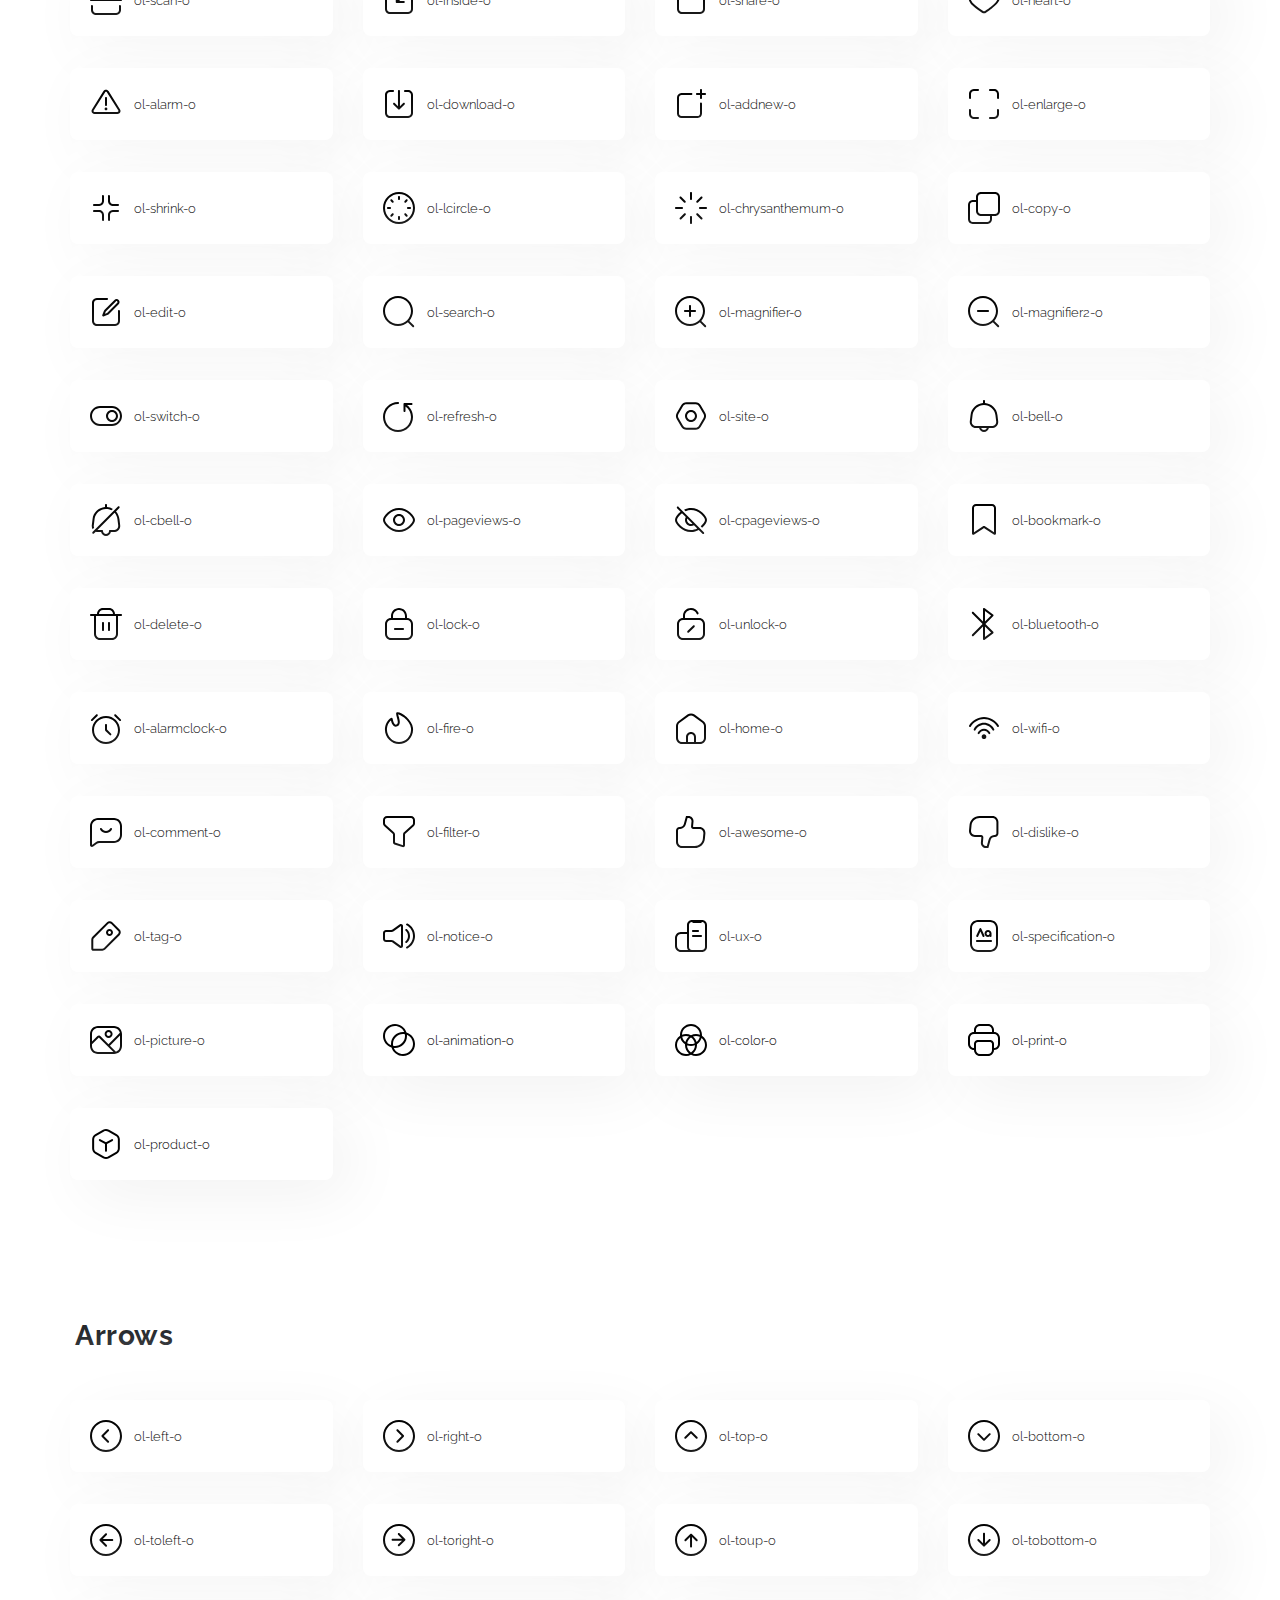
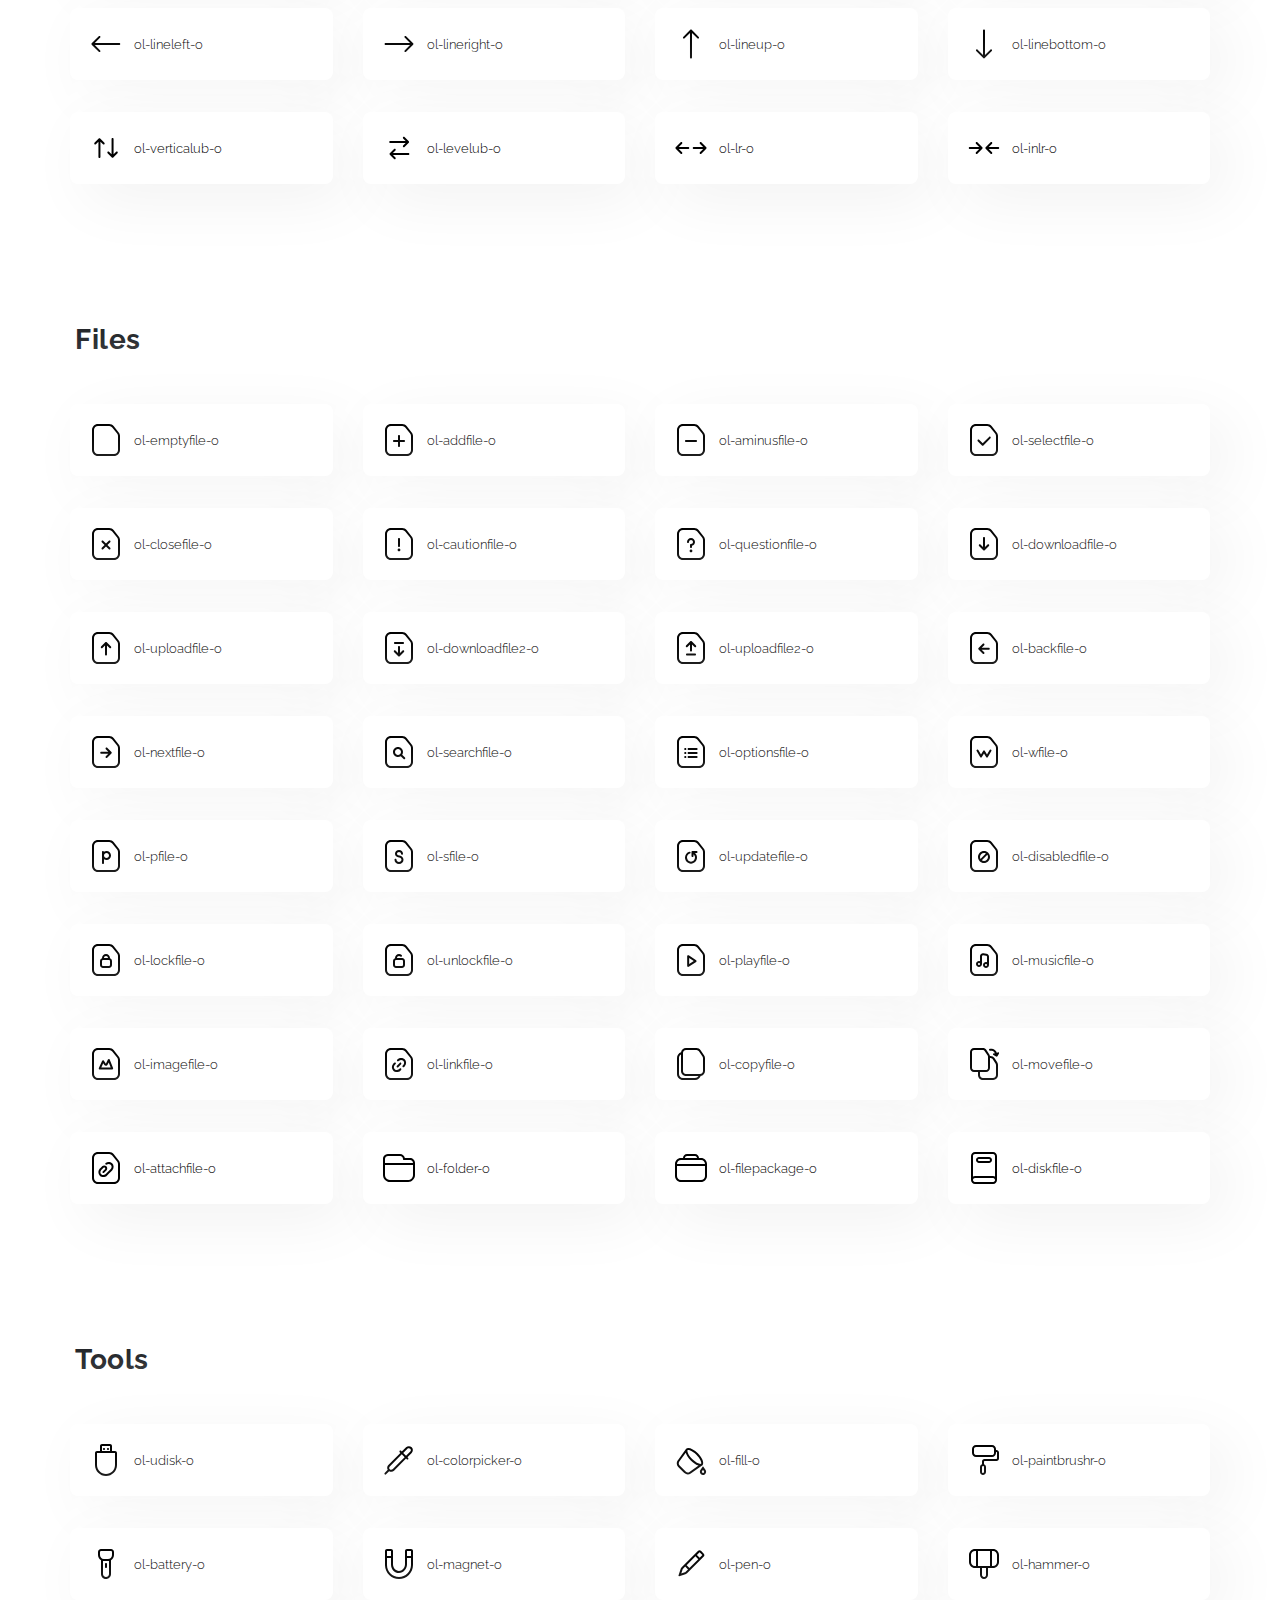
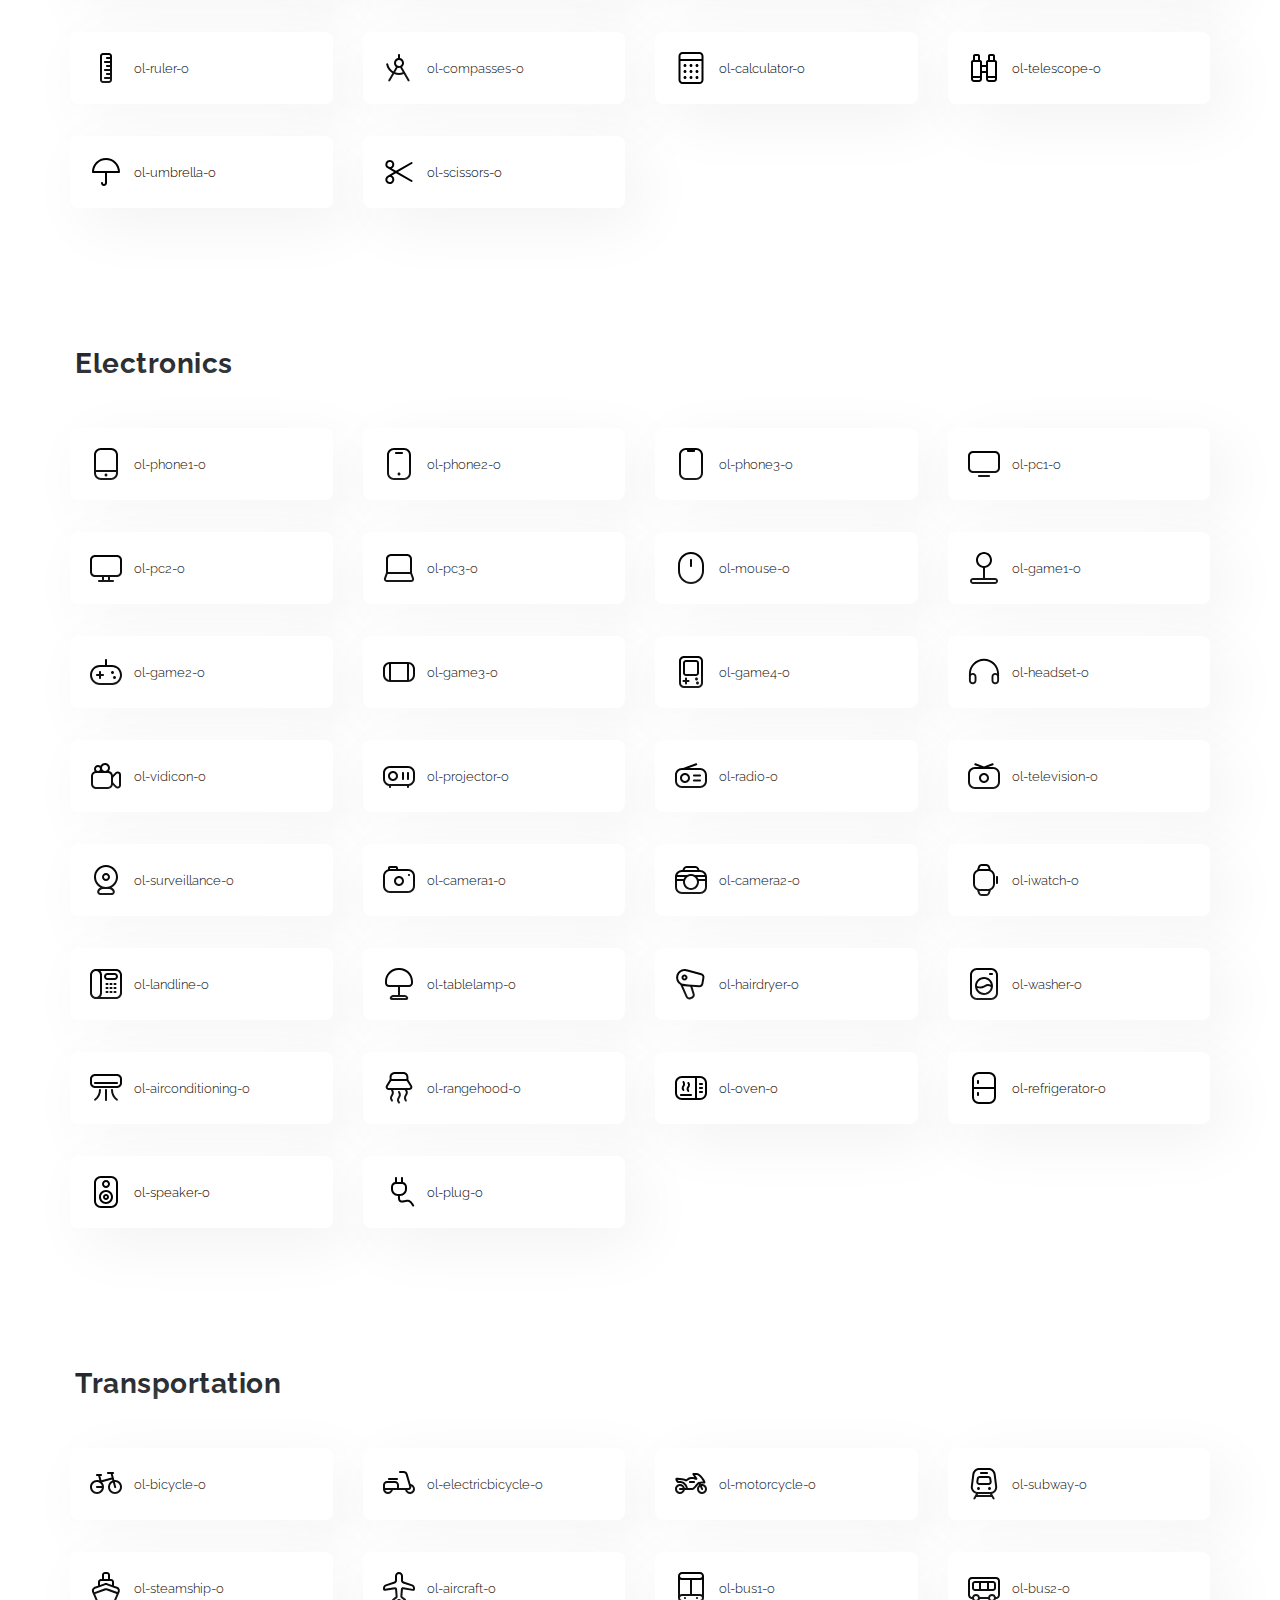
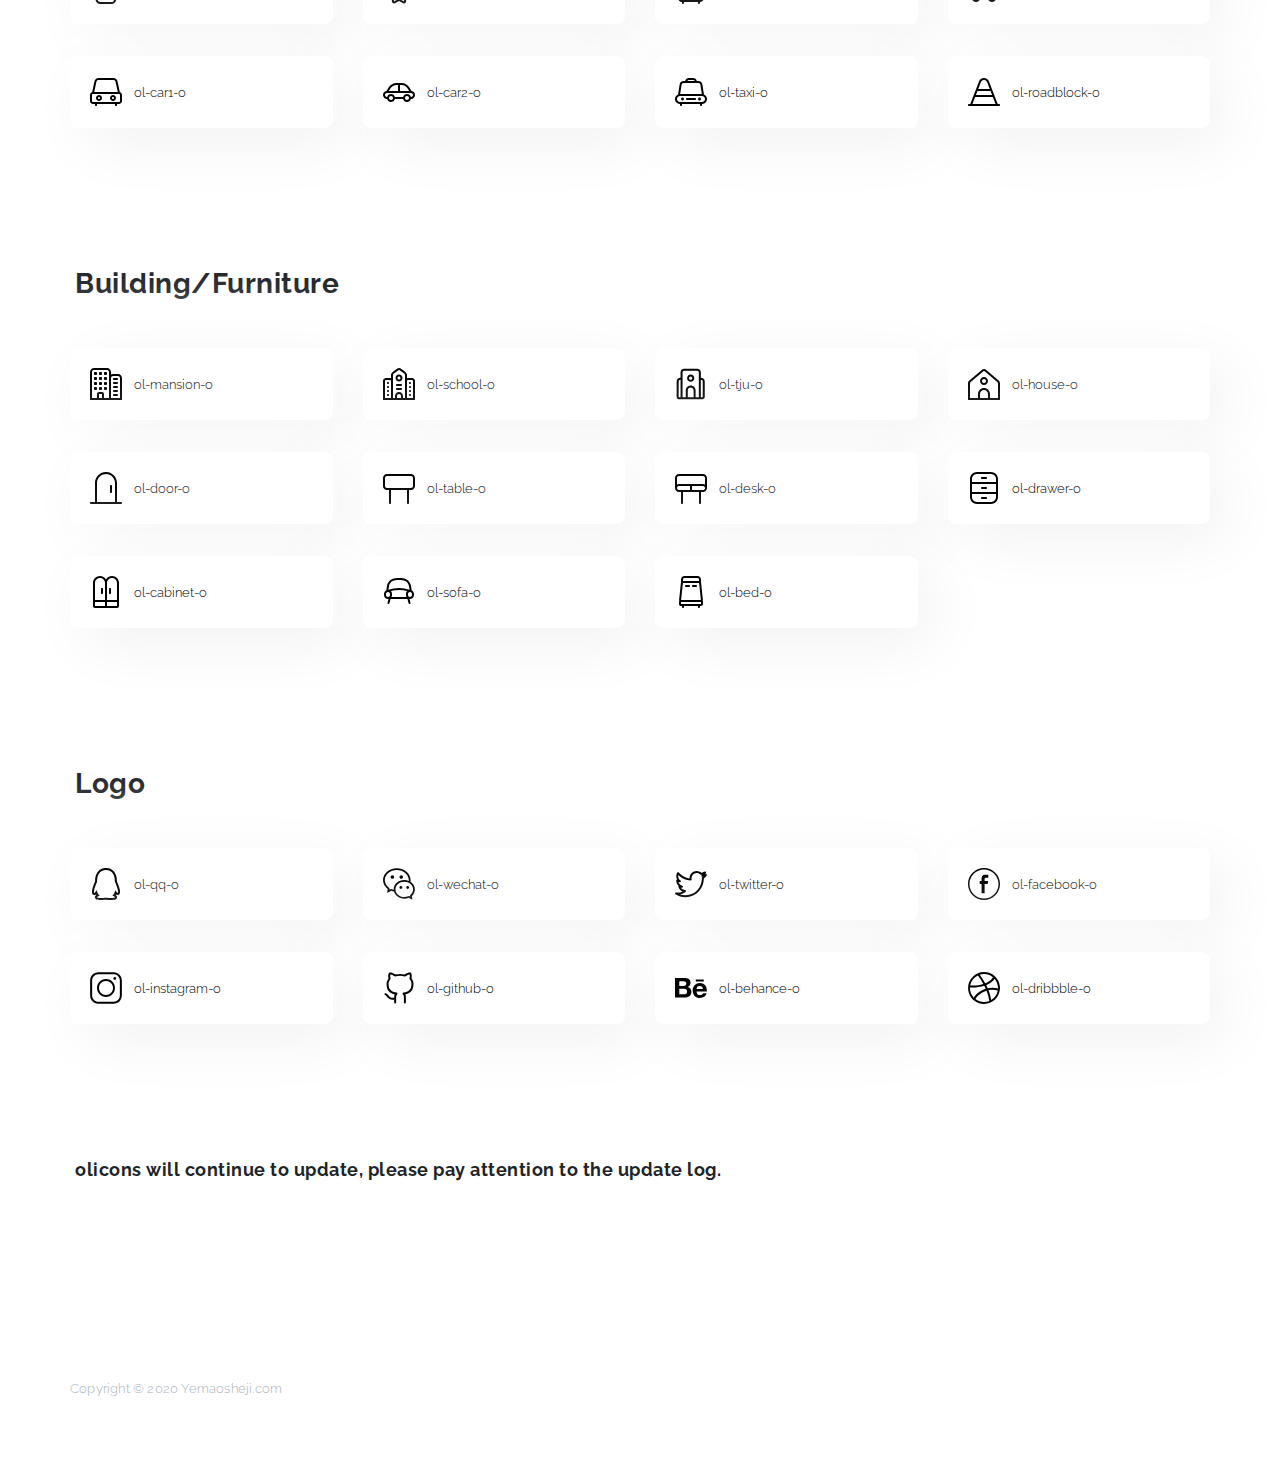
==== commit 3ead5438: "v2.0.1" ====
--- a/index.html
+++ b/index.html
@@ -44,7 +44,7 @@
                         <li class="active"><a href="#">Icons</a></li>
                         <li><a href="usage">Usage</a></li>
                         <li><a href="https://github.com/owlling/olicons" target="black">GitHub</a></li>
-                        <li><a href="images/icons/version/olicons_v1.0.3.zip" download="">Svg pack <u>↓</u></a></li>
+                        <li><a href="images/icons/version/olicons_v2.0.1.zip" download="">Svg pack <u>↓</u></a></li>
                     </ul>
                 </div>
             </div>
@@ -957,7 +957,661 @@
         <div class="container">
             <div class="row">
 
-                <div class="lr20"><h3>updating...</h3></div>
+                <div class="lr20"><h3>Tools</h3></div>
+                <div class="space40"></div>
+                <div class="col-sm-6 col-md-4 col-lg-3">
+                    <div class="iconcard">
+                        <div class="iconsll">
+                            <img class="img-responsive2" src="images/icons/res/outline/ol-udisk-o.svg" data-bd-imgshare-binded="1">
+                        </div>
+                        <span value="ol-udisk-o" class="icon-name" onclick="copyVideoUrl(event)">ol-udisk-o</span>
+                    </div>
+                </div>
+                <div class="col-sm-6 col-md-4 col-lg-3">
+                    <div class="iconcard">
+                        <div class="iconsll">
+                            <img class="img-responsive2" src="images/icons/res/outline/ol-colorpicker-o.svg" data-bd-imgshare-binded="1">
+                        </div>
+                        <span value="ol-colorpicker-o" class="icon-name" onclick="copyVideoUrl(event)">ol-colorpicker-o</span>
+                    </div>
+                </div>
+                <div class="col-sm-6 col-md-4 col-lg-3">
+                    <div class="iconcard">
+                        <div class="iconsll">
+                            <img class="img-responsive2" src="images/icons/res/outline/ol-fill-o.svg" data-bd-imgshare-binded="1">
+                        </div>
+                        <span value="ol-fill-o" class="icon-name" onclick="copyVideoUrl(event)">ol-fill-o</span>
+                    </div>
+                </div>
+                <div class="col-sm-6 col-md-4 col-lg-3">
+                    <div class="iconcard">
+                        <div class="iconsll">
+                            <img class="img-responsive2" src="images/icons/res/outline/ol-paintbrushr-o.svg" data-bd-imgshare-binded="1">
+                        </div>
+                        <span value="ol-paintbrushr-o" class="icon-name" onclick="copyVideoUrl(event)">ol-paintbrushr-o</span>
+                    </div>
+                </div>
+                <div class="col-sm-6 col-md-4 col-lg-3">
+                    <div class="iconcard">
+                        <div class="iconsll">
+                            <img class="img-responsive2" src="images/icons/res/outline/ol-battery-o.svg" data-bd-imgshare-binded="1">
+                        </div>
+                        <span value="ol-battery-o" class="icon-name" onclick="copyVideoUrl(event)">ol-battery-o</span>
+                    </div>
+                </div>
+                <div class="col-sm-6 col-md-4 col-lg-3">
+                    <div class="iconcard">
+                        <div class="iconsll">
+                            <img class="img-responsive2" src="images/icons/res/outline/ol-magnet-o.svg" data-bd-imgshare-binded="1">
+                        </div>
+                        <span value="ol-magnet-o" class="icon-name" onclick="copyVideoUrl(event)">ol-magnet-o</span>
+                    </div>
+                </div>
+                <div class="col-sm-6 col-md-4 col-lg-3">
+                    <div class="iconcard">
+                        <div class="iconsll">
+                            <img class="img-responsive2" src="images/icons/res/outline/ol-pen-o.svg" data-bd-imgshare-binded="1">
+                        </div>
+                        <span value="ol-pen-o" class="icon-name" onclick="copyVideoUrl(event)">ol-pen-o</span>
+                    </div>
+                </div>
+                <div class="col-sm-6 col-md-4 col-lg-3">
+                    <div class="iconcard">
+                        <div class="iconsll">
+                            <img class="img-responsive2" src="images/icons/res/outline/ol-hammer-o.svg" data-bd-imgshare-binded="1">
+                        </div>
+                        <span value="ol-hammer-o" class="icon-name" onclick="copyVideoUrl(event)">ol-hammer-o</span>
+                    </div>
+                </div>
+                <div class="col-sm-6 col-md-4 col-lg-3">
+                    <div class="iconcard">
+                        <div class="iconsll">
+                            <img class="img-responsive2" src="images/icons/res/outline/ol-ruler-o.svg" data-bd-imgshare-binded="1">
+                        </div>
+                        <span value="ol-ruler-o" class="icon-name" onclick="copyVideoUrl(event)">ol-ruler-o</span>
+                    </div>
+                </div>
+                <div class="col-sm-6 col-md-4 col-lg-3">
+                    <div class="iconcard">
+                        <div class="iconsll">
+                            <img class="img-responsive2" src="images/icons/res/outline/ol-compasses-o.svg" data-bd-imgshare-binded="1">
+                        </div>
+                        <span value="ol-compasses-o" class="icon-name" onclick="copyVideoUrl(event)">ol-compasses-o</span>
+                    </div>
+                </div>
+                <div class="col-sm-6 col-md-4 col-lg-3">
+                    <div class="iconcard">
+                        <div class="iconsll">
+                            <img class="img-responsive2" src="images/icons/res/outline/ol-calculator-o.svg" data-bd-imgshare-binded="1">
+                        </div>
+                        <span value="ol-calculator-o" class="icon-name" onclick="copyVideoUrl(event)">ol-calculator-o</span>
+                    </div>
+                </div>
+                <div class="col-sm-6 col-md-4 col-lg-3">
+                    <div class="iconcard">
+                        <div class="iconsll">
+                            <img class="img-responsive2" src="images/icons/res/outline/ol-telescope-o.svg" data-bd-imgshare-binded="1">
+                        </div>
+                        <span value="ol-telescope-o" class="icon-name" onclick="copyVideoUrl(event)">ol-telescope-o</span>
+                    </div>
+                </div>
+                <div class="col-sm-6 col-md-4 col-lg-3">
+                    <div class="iconcard">
+                        <div class="iconsll">
+                            <img class="img-responsive2" src="images/icons/res/outline/ol-umbrella-o.svg" data-bd-imgshare-binded="1">
+                        </div>
+                        <span value="ol-umbrella-o" class="icon-name" onclick="copyVideoUrl(event)">ol-umbrella-o</span>
+                    </div>
+                </div>
+                <div class="col-sm-6 col-md-4 col-lg-3">
+                    <div class="iconcard">
+                        <div class="iconsll">
+                            <img class="img-responsive2" src="images/icons/res/outline/ol-scissors-o.svg" data-bd-imgshare-binded="1">
+                        </div>
+                        <span value="ol-scissors-o" class="icon-name" onclick="copyVideoUrl(event)">ol-scissors-o</span>
+                    </div>
+                </div>
+
+            </div>
+        </div>
+
+        <div class="space80"></div>
+
+        <div class="container">
+            <div class="row">
+
+                <div class="lr20"><h3>Electronics</h3></div>
+                <div class="space40"></div>
+                <div class="col-sm-6 col-md-4 col-lg-3">
+                    <div class="iconcard">
+                        <div class="iconsll">
+                            <img class="img-responsive2" src="images/icons/res/outline/ol-phone1-o.svg" data-bd-imgshare-binded="1">
+                        </div>
+                        <span value="ol-phone1-o" class="icon-name" onclick="copyVideoUrl(event)">ol-phone1-o</span>
+                    </div>
+                </div>
+                <div class="col-sm-6 col-md-4 col-lg-3">
+                    <div class="iconcard">
+                        <div class="iconsll">
+                            <img class="img-responsive2" src="images/icons/res/outline/ol-phone2-o.svg" data-bd-imgshare-binded="1">
+                        </div>
+                        <span value="ol-phone2-o" class="icon-name" onclick="copyVideoUrl(event)">ol-phone2-o</span>
+                    </div>
+                </div>
+                <div class="col-sm-6 col-md-4 col-lg-3">
+                    <div class="iconcard">
+                        <div class="iconsll">
+                            <img class="img-responsive2" src="images/icons/res/outline/ol-phone3-o.svg" data-bd-imgshare-binded="1">
+                        </div>
+                        <span value="ol-phone3-o" class="icon-name" onclick="copyVideoUrl(event)">ol-phone3-o</span>
+                    </div>
+                </div>
+                <div class="col-sm-6 col-md-4 col-lg-3">
+                    <div class="iconcard">
+                        <div class="iconsll">
+                            <img class="img-responsive2" src="images/icons/res/outline/ol-pc1-o.svg" data-bd-imgshare-binded="1">
+                        </div>
+                        <span value="ol-pc1-o" class="icon-name" onclick="copyVideoUrl(event)">ol-pc1-o</span>
+                    </div>
+                </div>
+                <div class="col-sm-6 col-md-4 col-lg-3">
+                    <div class="iconcard">
+                        <div class="iconsll">
+                            <img class="img-responsive2" src="images/icons/res/outline/ol-pc2-o.svg" data-bd-imgshare-binded="1">
+                        </div>
+                        <span value="ol-pc2-o" class="icon-name" onclick="copyVideoUrl(event)">ol-pc2-o</span>
+                    </div>
+                </div>
+                <div class="col-sm-6 col-md-4 col-lg-3">
+                    <div class="iconcard">
+                        <div class="iconsll">
+                            <img class="img-responsive2" src="images/icons/res/outline/ol-pc3-o.svg" data-bd-imgshare-binded="1">
+                        </div>
+                        <span value="ol-pc3-o" class="icon-name" onclick="copyVideoUrl(event)">ol-pc3-o</span>
+                    </div>
+                </div>
+                <div class="col-sm-6 col-md-4 col-lg-3">
+                    <div class="iconcard">
+                        <div class="iconsll">
+                            <img class="img-responsive2" src="images/icons/res/outline/ol-mouse-o.svg" data-bd-imgshare-binded="1">
+                        </div>
+                        <span value="ol-mouse-o" class="icon-name" onclick="copyVideoUrl(event)">ol-mouse-o</span>
+                    </div>
+                </div>
+                <div class="col-sm-6 col-md-4 col-lg-3">
+                    <div class="iconcard">
+                        <div class="iconsll">
+                            <img class="img-responsive2" src="images/icons/res/outline/ol-game1-o.svg" data-bd-imgshare-binded="1">
+                        </div>
+                        <span value="ol-game1-o" class="icon-name" onclick="copyVideoUrl(event)">ol-game1-o</span>
+                    </div>
+                </div>
+                <div class="col-sm-6 col-md-4 col-lg-3">
+                    <div class="iconcard">
+                        <div class="iconsll">
+                            <img class="img-responsive2" src="images/icons/res/outline/ol-game2-o.svg" data-bd-imgshare-binded="1">
+                        </div>
+                        <span value="ol-game2-o" class="icon-name" onclick="copyVideoUrl(event)">ol-game2-o</span>
+                    </div>
+                </div>
+                <div class="col-sm-6 col-md-4 col-lg-3">
+                    <div class="iconcard">
+                        <div class="iconsll">
+                            <img class="img-responsive2" src="images/icons/res/outline/ol-game3-o.svg" data-bd-imgshare-binded="1">
+                        </div>
+                        <span value="ol-game3-o" class="icon-name" onclick="copyVideoUrl(event)">ol-game3-o</span>
+                    </div>
+                </div>
+                <div class="col-sm-6 col-md-4 col-lg-3">
+                    <div class="iconcard">
+                        <div class="iconsll">
+                            <img class="img-responsive2" src="images/icons/res/outline/ol-game4-o.svg" data-bd-imgshare-binded="1">
+                        </div>
+                        <span value="ol-game4-o" class="icon-name" onclick="copyVideoUrl(event)">ol-game4-o</span>
+                    </div>
+                </div>
+                <div class="col-sm-6 col-md-4 col-lg-3">
+                    <div class="iconcard">
+                        <div class="iconsll">
+                            <img class="img-responsive2" src="images/icons/res/outline/ol-headset-o.svg" data-bd-imgshare-binded="1">
+                        </div>
+                        <span value="ol-headset-o" class="icon-name" onclick="copyVideoUrl(event)">ol-headset-o</span>
+                    </div>
+                </div>
+                <div class="col-sm-6 col-md-4 col-lg-3">
+                    <div class="iconcard">
+                        <div class="iconsll">
+                            <img class="img-responsive2" src="images/icons/res/outline/ol-vidicon-o.svg" data-bd-imgshare-binded="1">
+                        </div>
+                        <span value="ol-vidicon-o" class="icon-name" onclick="copyVideoUrl(event)">ol-vidicon-o</span>
+                    </div>
+                </div>
+                <div class="col-sm-6 col-md-4 col-lg-3">
+                    <div class="iconcard">
+                        <div class="iconsll">
+                            <img class="img-responsive2" src="images/icons/res/outline/ol-projector-o.svg" data-bd-imgshare-binded="1">
+                        </div>
+                        <span value="ol-projector-o" class="icon-name" onclick="copyVideoUrl(event)">ol-projector-o</span>
+                    </div>
+                </div>
+                <div class="col-sm-6 col-md-4 col-lg-3">
+                    <div class="iconcard">
+                        <div class="iconsll">
+                            <img class="img-responsive2" src="images/icons/res/outline/ol-radio-o.svg" data-bd-imgshare-binded="1">
+                        </div>
+                        <span value="ol-radio-o" class="icon-name" onclick="copyVideoUrl(event)">ol-radio-o</span>
+                    </div>
+                </div>
+                <div class="col-sm-6 col-md-4 col-lg-3">
+                    <div class="iconcard">
+                        <div class="iconsll">
+                            <img class="img-responsive2" src="images/icons/res/outline/ol-television-o.svg" data-bd-imgshare-binded="1">
+                        </div>
+                        <span value="ol-television-o" class="icon-name" onclick="copyVideoUrl(event)">ol-television-o</span>
+                    </div>
+                </div>
+                <div class="col-sm-6 col-md-4 col-lg-3">
+                    <div class="iconcard">
+                        <div class="iconsll">
+                            <img class="img-responsive2" src="images/icons/res/outline/ol-surveillance-o.svg" data-bd-imgshare-binded="1">
+                        </div>
+                        <span value="ol-surveillance-o" class="icon-name" onclick="copyVideoUrl(event)">ol-surveillance-o</span>
+                    </div>
+                </div>
+                <div class="col-sm-6 col-md-4 col-lg-3">
+                    <div class="iconcard">
+                        <div class="iconsll">
+                            <img class="img-responsive2" src="images/icons/res/outline/ol-camera1-o.svg" data-bd-imgshare-binded="1">
+                        </div>
+                        <span value="ol-camera1-o" class="icon-name" onclick="copyVideoUrl(event)">ol-camera1-o</span>
+                    </div>
+                </div>
+                <div class="col-sm-6 col-md-4 col-lg-3">
+                    <div class="iconcard">
+                        <div class="iconsll">
+                            <img class="img-responsive2" src="images/icons/res/outline/ol-camera2-o.svg" data-bd-imgshare-binded="1">
+                        </div>
+                        <span value="ol-camera2-o" class="icon-name" onclick="copyVideoUrl(event)">ol-camera2-o</span>
+                    </div>
+                </div>
+                <div class="col-sm-6 col-md-4 col-lg-3">
+                    <div class="iconcard">
+                        <div class="iconsll">
+                            <img class="img-responsive2" src="images/icons/res/outline/ol-iwatch-o.svg" data-bd-imgshare-binded="1">
+                        </div>
+                        <span value="ol-iwatch-o" class="icon-name" onclick="copyVideoUrl(event)">ol-iwatch-o</span>
+                    </div>
+                </div>
+                <div class="col-sm-6 col-md-4 col-lg-3">
+                    <div class="iconcard">
+                        <div class="iconsll">
+                            <img class="img-responsive2" src="images/icons/res/outline/ol-landline-o.svg" data-bd-imgshare-binded="1">
+                        </div>
+                        <span value="ol-landline-o" class="icon-name" onclick="copyVideoUrl(event)">ol-landline-o</span>
+                    </div>
+                </div>
+                <div class="col-sm-6 col-md-4 col-lg-3">
+                    <div class="iconcard">
+                        <div class="iconsll">
+                            <img class="img-responsive2" src="images/icons/res/outline/ol-tablelamp-o.svg" data-bd-imgshare-binded="1">
+                        </div>
+                        <span value="ol-tablelamp-o" class="icon-name" onclick="copyVideoUrl(event)">ol-tablelamp-o</span>
+                    </div>
+                </div>
+                <div class="col-sm-6 col-md-4 col-lg-3">
+                    <div class="iconcard">
+                        <div class="iconsll">
+                            <img class="img-responsive2" src="images/icons/res/outline/ol-hairdryer-o.svg" data-bd-imgshare-binded="1">
+                        </div>
+                        <span value="ol-hairdryer-o" class="icon-name" onclick="copyVideoUrl(event)">ol-hairdryer-o</span>
+                    </div>
+                </div>
+                <div class="col-sm-6 col-md-4 col-lg-3">
+                    <div class="iconcard">
+                        <div class="iconsll">
+                            <img class="img-responsive2" src="images/icons/res/outline/ol-washer-o.svg" data-bd-imgshare-binded="1">
+                        </div>
+                        <span value="ol-washer-o" class="icon-name" onclick="copyVideoUrl(event)">ol-washer-o</span>
+                    </div>
+                </div>
+                <div class="col-sm-6 col-md-4 col-lg-3">
+                    <div class="iconcard">
+                        <div class="iconsll">
+                            <img class="img-responsive2" src="images/icons/res/outline/ol-airconditioning-o.svg" data-bd-imgshare-binded="1">
+                        </div>
+                        <span value="ol-airconditioning-o" class="icon-name" onclick="copyVideoUrl(event)">ol-airconditioning-o</span>
+                    </div>
+                </div>
+                <div class="col-sm-6 col-md-4 col-lg-3">
+                    <div class="iconcard">
+                        <div class="iconsll">
+                            <img class="img-responsive2" src="images/icons/res/outline/ol-rangehood-o.svg" data-bd-imgshare-binded="1">
+                        </div>
+                        <span value="ol-rangehood-o" class="icon-name" onclick="copyVideoUrl(event)">ol-rangehood-o</span>
+                    </div>
+                </div>
+                <div class="col-sm-6 col-md-4 col-lg-3">
+                    <div class="iconcard">
+                        <div class="iconsll">
+                            <img class="img-responsive2" src="images/icons/res/outline/ol-oven-o.svg" data-bd-imgshare-binded="1">
+                        </div>
+                        <span value="ol-oven-o" class="icon-name" onclick="copyVideoUrl(event)">ol-oven-o</span>
+                    </div>
+                </div>
+                <div class="col-sm-6 col-md-4 col-lg-3">
+                    <div class="iconcard">
+                        <div class="iconsll">
+                            <img class="img-responsive2" src="images/icons/res/outline/ol-refrigerator-o.svg" data-bd-imgshare-binded="1">
+                        </div>
+                        <span value="ol-refrigerator-o" class="icon-name" onclick="copyVideoUrl(event)">ol-refrigerator-o</span>
+                    </div>
+                </div>
+                <div class="col-sm-6 col-md-4 col-lg-3">
+                    <div class="iconcard">
+                        <div class="iconsll">
+                            <img class="img-responsive2" src="images/icons/res/outline/ol-speaker-o.svg" data-bd-imgshare-binded="1">
+                        </div>
+                        <span value="ol-speaker-o" class="icon-name" onclick="copyVideoUrl(event)">ol-speaker-o</span>
+                    </div>
+                </div>
+                <div class="col-sm-6 col-md-4 col-lg-3">
+                    <div class="iconcard">
+                        <div class="iconsll">
+                            <img class="img-responsive2" src="images/icons/res/outline/ol-plug-o.svg" data-bd-imgshare-binded="1">
+                        </div>
+                        <span value="ol-plug-o" class="icon-name" onclick="copyVideoUrl(event)">ol-plug-o</span>
+                    </div>
+                </div>
+            </div>
+        </div>
+
+        <div class="space80"></div>
+
+        <div class="container">
+            <div class="row">
+
+                <div class="lr20"><h3>Transportation</h3></div>
+                <div class="space40"></div>
+                <div class="col-sm-6 col-md-4 col-lg-3">
+                    <div class="iconcard">
+                        <div class="iconsll">
+                            <img class="img-responsive2" src="images/icons/res/outline/ol-bicycle-o.svg" data-bd-imgshare-binded="1">
+                        </div>
+                        <span value="ol-bicycle-o" class="icon-name" onclick="copyVideoUrl(event)">ol-bicycle-o</span>
+                    </div>
+                </div>
+                <div class="col-sm-6 col-md-4 col-lg-3">
+                    <div class="iconcard">
+                        <div class="iconsll">
+                            <img class="img-responsive2" src="images/icons/res/outline/ol-electricbicycle-o.svg" data-bd-imgshare-binded="1">
+                        </div>
+                        <span value="ol-electricbicycle-o" class="icon-name" onclick="copyVideoUrl(event)">ol-electricbicycle-o</span>
+                    </div>
+                </div>
+                <div class="col-sm-6 col-md-4 col-lg-3">
+                    <div class="iconcard">
+                        <div class="iconsll">
+                            <img class="img-responsive2" src="images/icons/res/outline/ol-motorcycle-o.svg" data-bd-imgshare-binded="1">
+                        </div>
+                        <span value="ol-motorcycle-o" class="icon-name" onclick="copyVideoUrl(event)">ol-motorcycle-o</span>
+                    </div>
+                </div>
+                <div class="col-sm-6 col-md-4 col-lg-3">
+                    <div class="iconcard">
+                        <div class="iconsll">
+                            <img class="img-responsive2" src="images/icons/res/outline/ol-subway-o.svg" data-bd-imgshare-binded="1">
+                        </div>
+                        <span value="ol-subway-o" class="icon-name" onclick="copyVideoUrl(event)">ol-subway-o</span>
+                    </div>
+                </div>
+                <div class="col-sm-6 col-md-4 col-lg-3">
+                    <div class="iconcard">
+                        <div class="iconsll">
+                            <img class="img-responsive2" src="images/icons/res/outline/ol-steamship-o.svg" data-bd-imgshare-binded="1">
+                        </div>
+                        <span value="ol-steamship-o" class="icon-name" onclick="copyVideoUrl(event)">ol-steamship-o</span>
+                    </div>
+                </div>
+                <div class="col-sm-6 col-md-4 col-lg-3">
+                    <div class="iconcard">
+                        <div class="iconsll">
+                            <img class="img-responsive2" src="images/icons/res/outline/ol-aircraft-o.svg" data-bd-imgshare-binded="1">
+                        </div>
+                        <span value="ol-aircraft-o" class="icon-name" onclick="copyVideoUrl(event)">ol-aircraft-o</span>
+                    </div>
+                </div>
+                <div class="col-sm-6 col-md-4 col-lg-3">
+                    <div class="iconcard">
+                        <div class="iconsll">
+                            <img class="img-responsive2" src="images/icons/res/outline/ol-bus1-o.svg" data-bd-imgshare-binded="1">
+                        </div>
+                        <span value="ol-bus1-o" class="icon-name" onclick="copyVideoUrl(event)">ol-bus1-o</span>
+                    </div>
+                </div>
+                <div class="col-sm-6 col-md-4 col-lg-3">
+                    <div class="iconcard">
+                        <div class="iconsll">
+                            <img class="img-responsive2" src="images/icons/res/outline/ol-bus2-o.svg" data-bd-imgshare-binded="1">
+                        </div>
+                        <span value="ol-bus2-o" class="icon-name" onclick="copyVideoUrl(event)">ol-bus2-o</span>
+                    </div>
+                </div>
+                <div class="col-sm-6 col-md-4 col-lg-3">
+                    <div class="iconcard">
+                        <div class="iconsll">
+                            <img class="img-responsive2" src="images/icons/res/outline/ol-car1-o.svg" data-bd-imgshare-binded="1">
+                        </div>
+                        <span value="ol-car1-o" class="icon-name" onclick="copyVideoUrl(event)">ol-car1-o</span>
+                    </div>
+                </div>
+                <div class="col-sm-6 col-md-4 col-lg-3">
+                    <div class="iconcard">
+                        <div class="iconsll">
+                            <img class="img-responsive2" src="images/icons/res/outline/ol-car2-o.svg" data-bd-imgshare-binded="1">
+                        </div>
+                        <span value="ol-car2-o" class="icon-name" onclick="copyVideoUrl(event)">ol-car2-o</span>
+                    </div>
+                </div>
+                <div class="col-sm-6 col-md-4 col-lg-3">
+                    <div class="iconcard">
+                        <div class="iconsll">
+                            <img class="img-responsive2" src="images/icons/res/outline/ol-taxi-o.svg" data-bd-imgshare-binded="1">
+                        </div>
+                        <span value="ol-taxi-o" class="icon-name" onclick="copyVideoUrl(event)">ol-taxi-o</span>
+                    </div>
+                </div>
+                <div class="col-sm-6 col-md-4 col-lg-3">
+                    <div class="iconcard">
+                        <div class="iconsll">
+                            <img class="img-responsive2" src="images/icons/res/outline/ol-roadblock-o.svg" data-bd-imgshare-binded="1">
+                        </div>
+                        <span value="ol-roadblock-o" class="icon-name" onclick="copyVideoUrl(event)">ol-roadblock-o</span>
+                    </div>
+                </div>
+
+            </div>
+        </div>
+
+        <div class="space80"></div>
+
+        <div class="container">
+            <div class="row">
+
+                <div class="lr20"><h3>Building/Furniture</h3></div>
+                <div class="space40"></div>
+                <div class="col-sm-6 col-md-4 col-lg-3">
+                    <div class="iconcard">
+                        <div class="iconsll">
+                            <img class="img-responsive2" src="images/icons/res/outline/ol-mansion-o.svg" data-bd-imgshare-binded="1">
+                        </div>
+                        <span value="ol-mansion-o" class="icon-name" onclick="copyVideoUrl(event)">ol-mansion-o</span>
+                    </div>
+                </div>
+                <div class="col-sm-6 col-md-4 col-lg-3">
+                    <div class="iconcard">
+                        <div class="iconsll">
+                            <img class="img-responsive2" src="images/icons/res/outline/ol-school-o.svg" data-bd-imgshare-binded="1">
+                        </div>
+                        <span value="ol-school-o" class="icon-name" onclick="copyVideoUrl(event)">ol-school-o</span>
+                    </div>
+                </div>
+                <div class="col-sm-6 col-md-4 col-lg-3">
+                    <div class="iconcard">
+                        <div class="iconsll">
+                            <img class="img-responsive2" src="images/icons/res/outline/ol-tju-o.svg" data-bd-imgshare-binded="1">
+                        </div>
+                        <span value="ol-tju-o" class="icon-name" onclick="copyVideoUrl(event)">ol-tju-o</span>
+                    </div>
+                </div>
+                <div class="col-sm-6 col-md-4 col-lg-3">
+                    <div class="iconcard">
+                        <div class="iconsll">
+                            <img class="img-responsive2" src="images/icons/res/outline/ol-house-o.svg" data-bd-imgshare-binded="1">
+                        </div>
+                        <span value="ol-house-o" class="icon-name" onclick="copyVideoUrl(event)">ol-house-o</span>
+                    </div>
+                </div>
+                <div class="col-sm-6 col-md-4 col-lg-3">
+                    <div class="iconcard">
+                        <div class="iconsll">
+                            <img class="img-responsive2" src="images/icons/res/outline/ol-door-o.svg" data-bd-imgshare-binded="1">
+                        </div>
+                        <span value="ol-door-o" class="icon-name" onclick="copyVideoUrl(event)">ol-door-o</span>
+                    </div>
+                </div>
+                <div class="col-sm-6 col-md-4 col-lg-3">
+                    <div class="iconcard">
+                        <div class="iconsll">
+                            <img class="img-responsive2" src="images/icons/res/outline/ol-table-o.svg" data-bd-imgshare-binded="1">
+                        </div>
+                        <span value="ol-table-o" class="icon-name" onclick="copyVideoUrl(event)">ol-table-o</span>
+                    </div>
+                </div>
+                <div class="col-sm-6 col-md-4 col-lg-3">
+                    <div class="iconcard">
+                        <div class="iconsll">
+                            <img class="img-responsive2" src="images/icons/res/outline/ol-desk-o.svg" data-bd-imgshare-binded="1">
+                        </div>
+                        <span value="ol-desk-o" class="icon-name" onclick="copyVideoUrl(event)">ol-desk-o</span>
+                    </div>
+                </div>
+                <div class="col-sm-6 col-md-4 col-lg-3">
+                    <div class="iconcard">
+                        <div class="iconsll">
+                            <img class="img-responsive2" src="images/icons/res/outline/ol-drawer-o.svg" data-bd-imgshare-binded="1">
+                        </div>
+                        <span value="ol-drawer-o" class="icon-name" onclick="copyVideoUrl(event)">ol-drawer-o</span>
+                    </div>
+                </div>
+                <div class="col-sm-6 col-md-4 col-lg-3">
+                    <div class="iconcard">
+                        <div class="iconsll">
+                            <img class="img-responsive2" src="images/icons/res/outline/ol-cabinet-o.svg" data-bd-imgshare-binded="1">
+                        </div>
+                        <span value="ol-cabinet-o" class="icon-name" onclick="copyVideoUrl(event)">ol-cabinet-o</span>
+                    </div>
+                </div>
+                <div class="col-sm-6 col-md-4 col-lg-3">
+                    <div class="iconcard">
+                        <div class="iconsll">
+                            <img class="img-responsive2" src="images/icons/res/outline/ol-sofa-o.svg" data-bd-imgshare-binded="1">
+                        </div>
+                        <span value="ol-sofa-o" class="icon-name" onclick="copyVideoUrl(event)">ol-sofa-o</span>
+                    </div>
+                </div>
+                <div class="col-sm-6 col-md-4 col-lg-3">
+                    <div class="iconcard">
+                        <div class="iconsll">
+                            <img class="img-responsive2" src="images/icons/res/outline/ol-bed-o.svg" data-bd-imgshare-binded="1">
+                        </div>
+                        <span value="ol-bed-o" class="icon-name" onclick="copyVideoUrl(event)">ol-bed-o</span>
+                    </div>
+                </div>
+
+            </div>
+        </div>
+
+        <div class="space80"></div>
+
+        <div class="container">
+            <div class="row">
+
+                <div class="lr20"><h3>Logo</h3></div>
+                <div class="space40"></div>
+                <div class="col-sm-6 col-md-4 col-lg-3">
+                    <div class="iconcard">
+                        <div class="iconsll">
+                            <img class="img-responsive2" src="images/icons/res/outline/ol-qq-o.svg" data-bd-imgshare-binded="1">
+                        </div>
+                        <span value="ol-qq-o" class="icon-name" onclick="copyVideoUrl(event)">ol-qq-o</span>
+                    </div>
+                </div>
+                <div class="col-sm-6 col-md-4 col-lg-3">
+                    <div class="iconcard">
+                        <div class="iconsll">
+                            <img class="img-responsive2" src="images/icons/res/outline/ol-wechat-o.svg" data-bd-imgshare-binded="1">
+                        </div>
+                        <span value="ol-wechat-o" class="icon-name" onclick="copyVideoUrl(event)">ol-wechat-o</span>
+                    </div>
+                </div>
+                <div class="col-sm-6 col-md-4 col-lg-3">
+                    <div class="iconcard">
+                        <div class="iconsll">
+                            <img class="img-responsive2" src="images/icons/res/outline/ol-twitter-o.svg" data-bd-imgshare-binded="1">
+                        </div>
+                        <span value="ol-twitter-o" class="icon-name" onclick="copyVideoUrl(event)">ol-twitter-o</span>
+                    </div>
+                </div>
+                <div class="col-sm-6 col-md-4 col-lg-3">
+                    <div class="iconcard">
+                        <div class="iconsll">
+                            <img class="img-responsive2" src="images/icons/res/outline/ol-facebook-o.svg" data-bd-imgshare-binded="1">
+                        </div>
+                        <span value="ol-facebook-o" class="icon-name" onclick="copyVideoUrl(event)">ol-facebook-o</span>
+                    </div>
+                </div>
+                <div class="col-sm-6 col-md-4 col-lg-3">
+                    <div class="iconcard">
+                        <div class="iconsll">
+                            <img class="img-responsive2" src="images/icons/res/outline/ol-instagram-o.svg" data-bd-imgshare-binded="1">
+                        </div>
+                        <span value="ol-instagram-o" class="icon-name" onclick="copyVideoUrl(event)">ol-instagram-o</span>
+                    </div>
+                </div>
+                <div class="col-sm-6 col-md-4 col-lg-3">
+                    <div class="iconcard">
+                        <div class="iconsll">
+                            <img class="img-responsive2" src="images/icons/res/outline/ol-github-o.svg" data-bd-imgshare-binded="1">
+                        </div>
+                        <span value="ol-github-o" class="icon-name" onclick="copyVideoUrl(event)">ol-github-o</span>
+                    </div>
+                </div>
+                <div class="col-sm-6 col-md-4 col-lg-3">
+                    <div class="iconcard">
+                        <div class="iconsll">
+                            <img class="img-responsive2" src="images/icons/res/outline/ol-behance-o.svg" data-bd-imgshare-binded="1">
+                        </div>
+                        <span value="ol-behance-o" class="icon-name" onclick="copyVideoUrl(event)">ol-behance-o</span>
+                    </div>
+                </div>
+                <div class="col-sm-6 col-md-4 col-lg-3">
+                    <div class="iconcard">
+                        <div class="iconsll">
+                            <img class="img-responsive2" src="images/icons/res/outline/ol-dribbble-o.svg" data-bd-imgshare-binded="1">
+                        </div>
+                        <span value="ol-dribbble-o" class="icon-name" onclick="copyVideoUrl(event)">ol-dribbble-o</span>
+                    </div>
+                </div>
+
+            </div>
+        </div>
+
+        <div class="space80"></div>
+
+        <div class="container">
+            <div class="row">
+
+                <div class="lr20"><h4>olicons will continue to update, please pay attention to the update log.</h4></div>
 
             </div>
         </div>
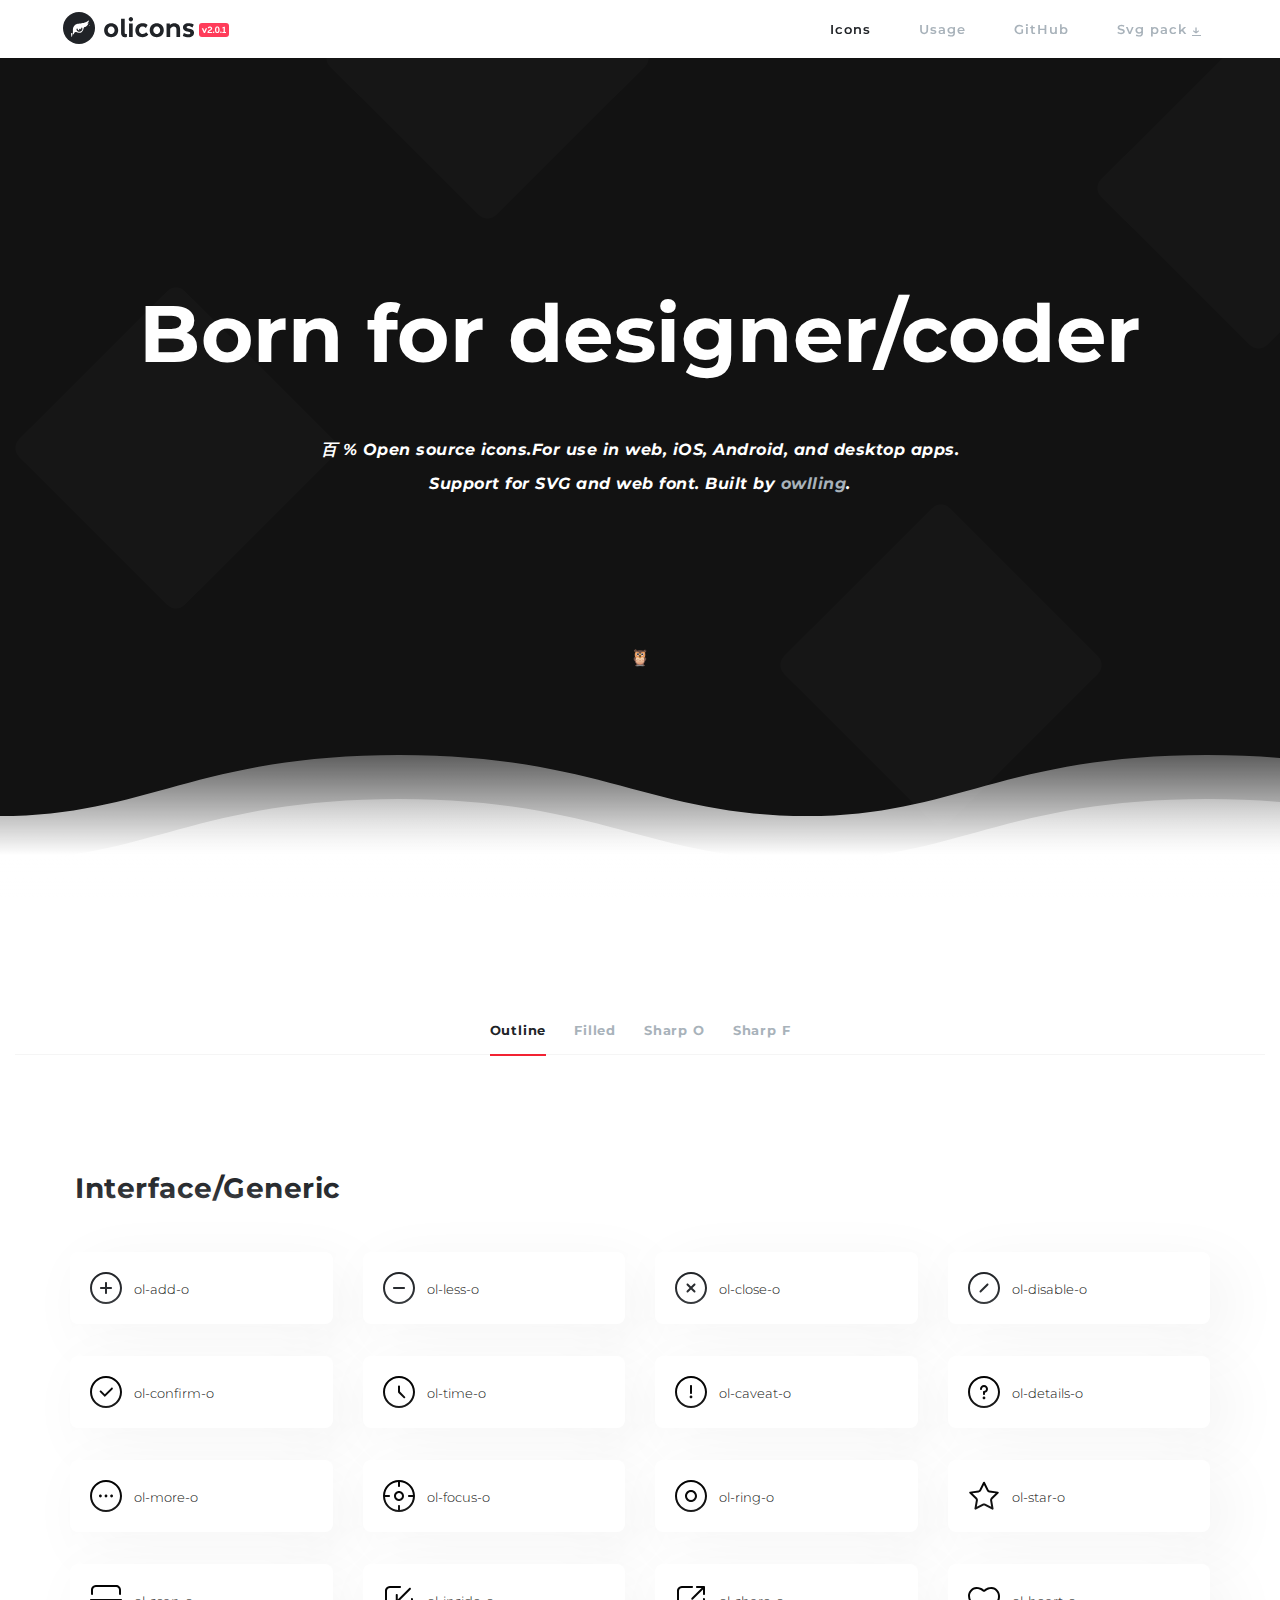
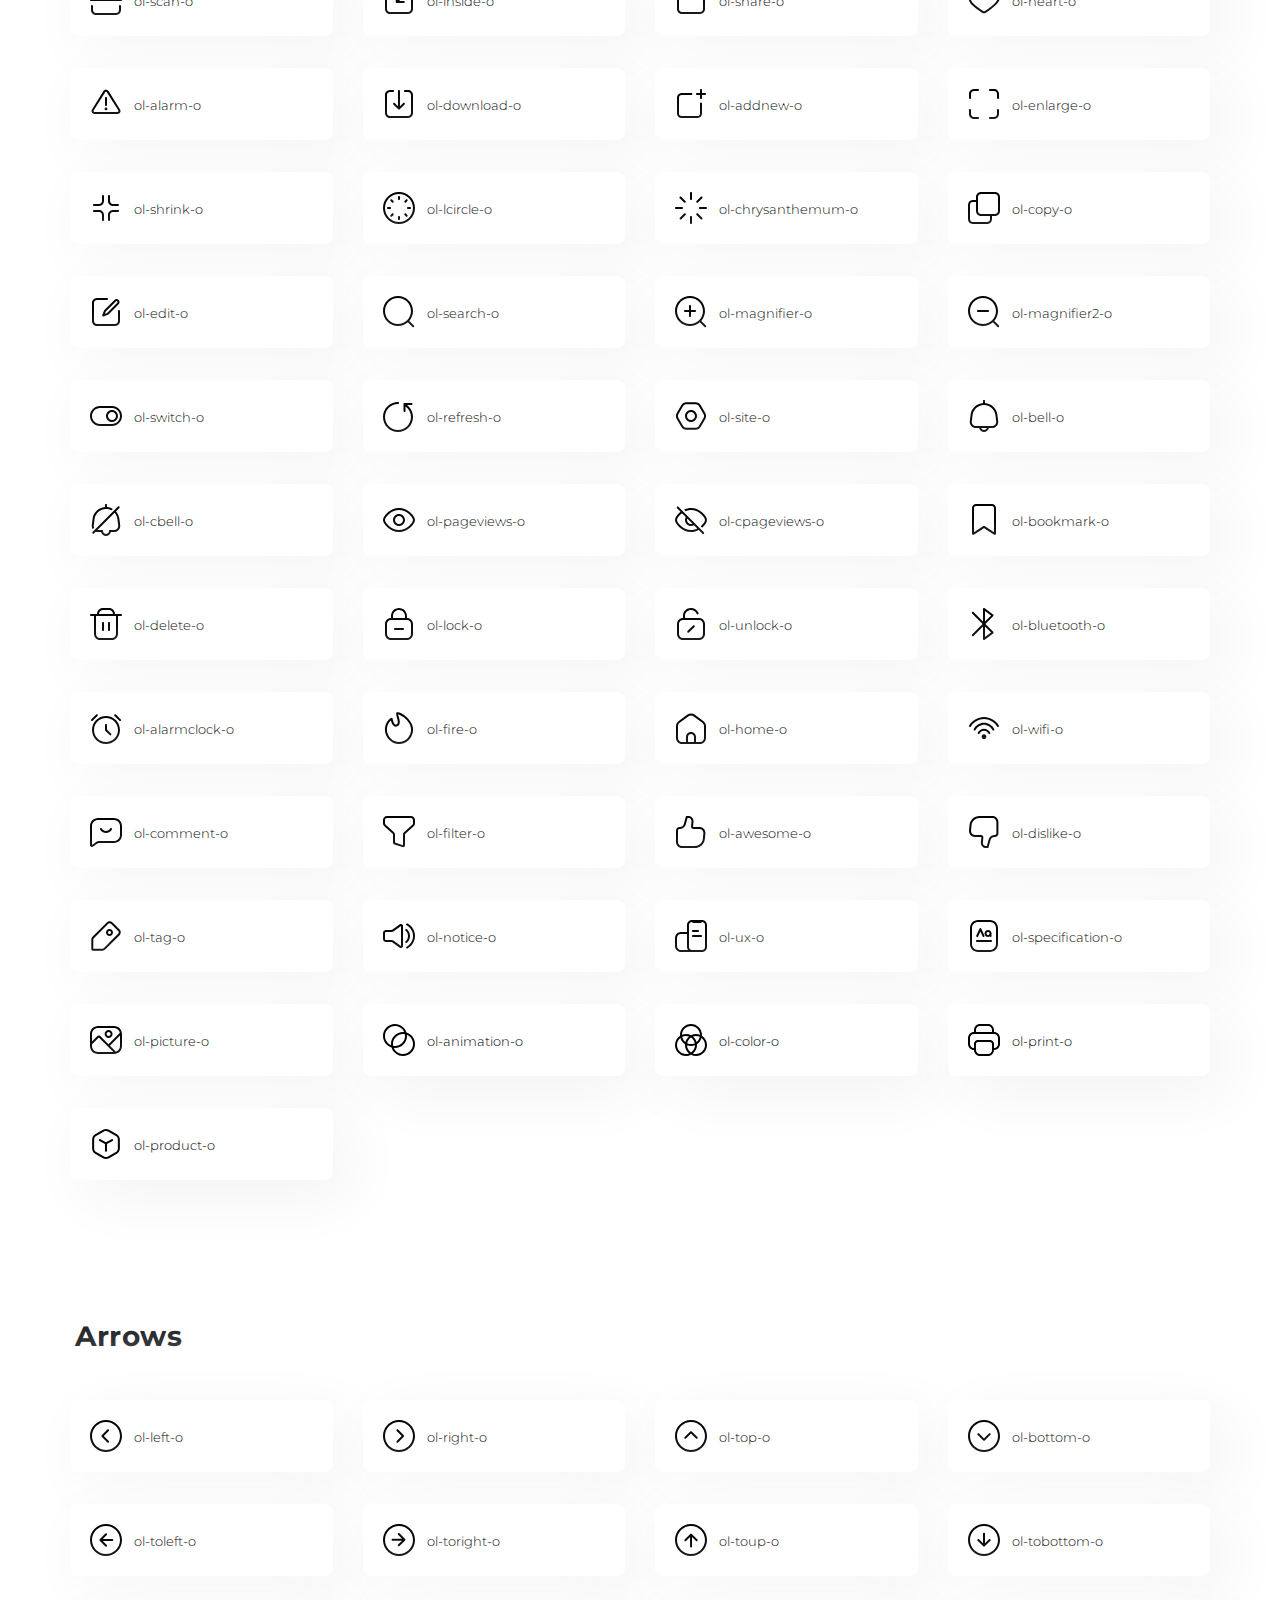
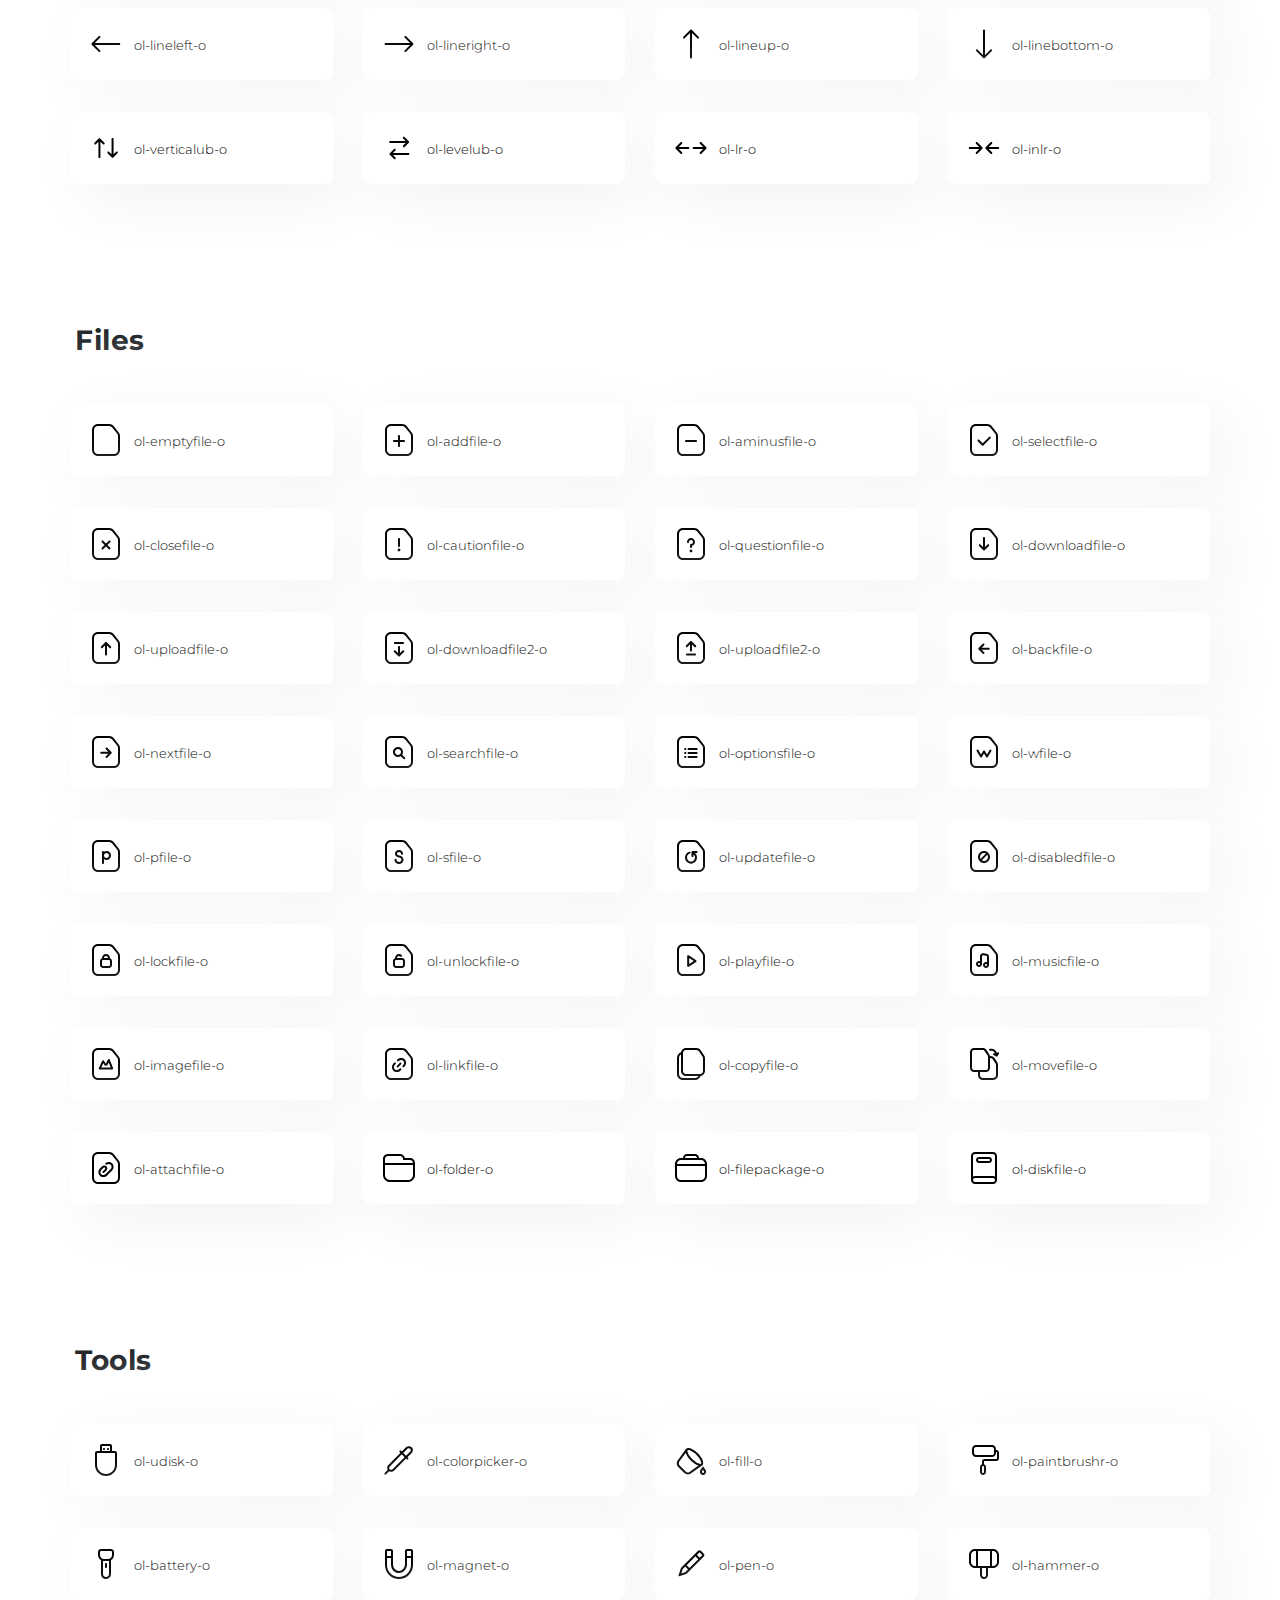
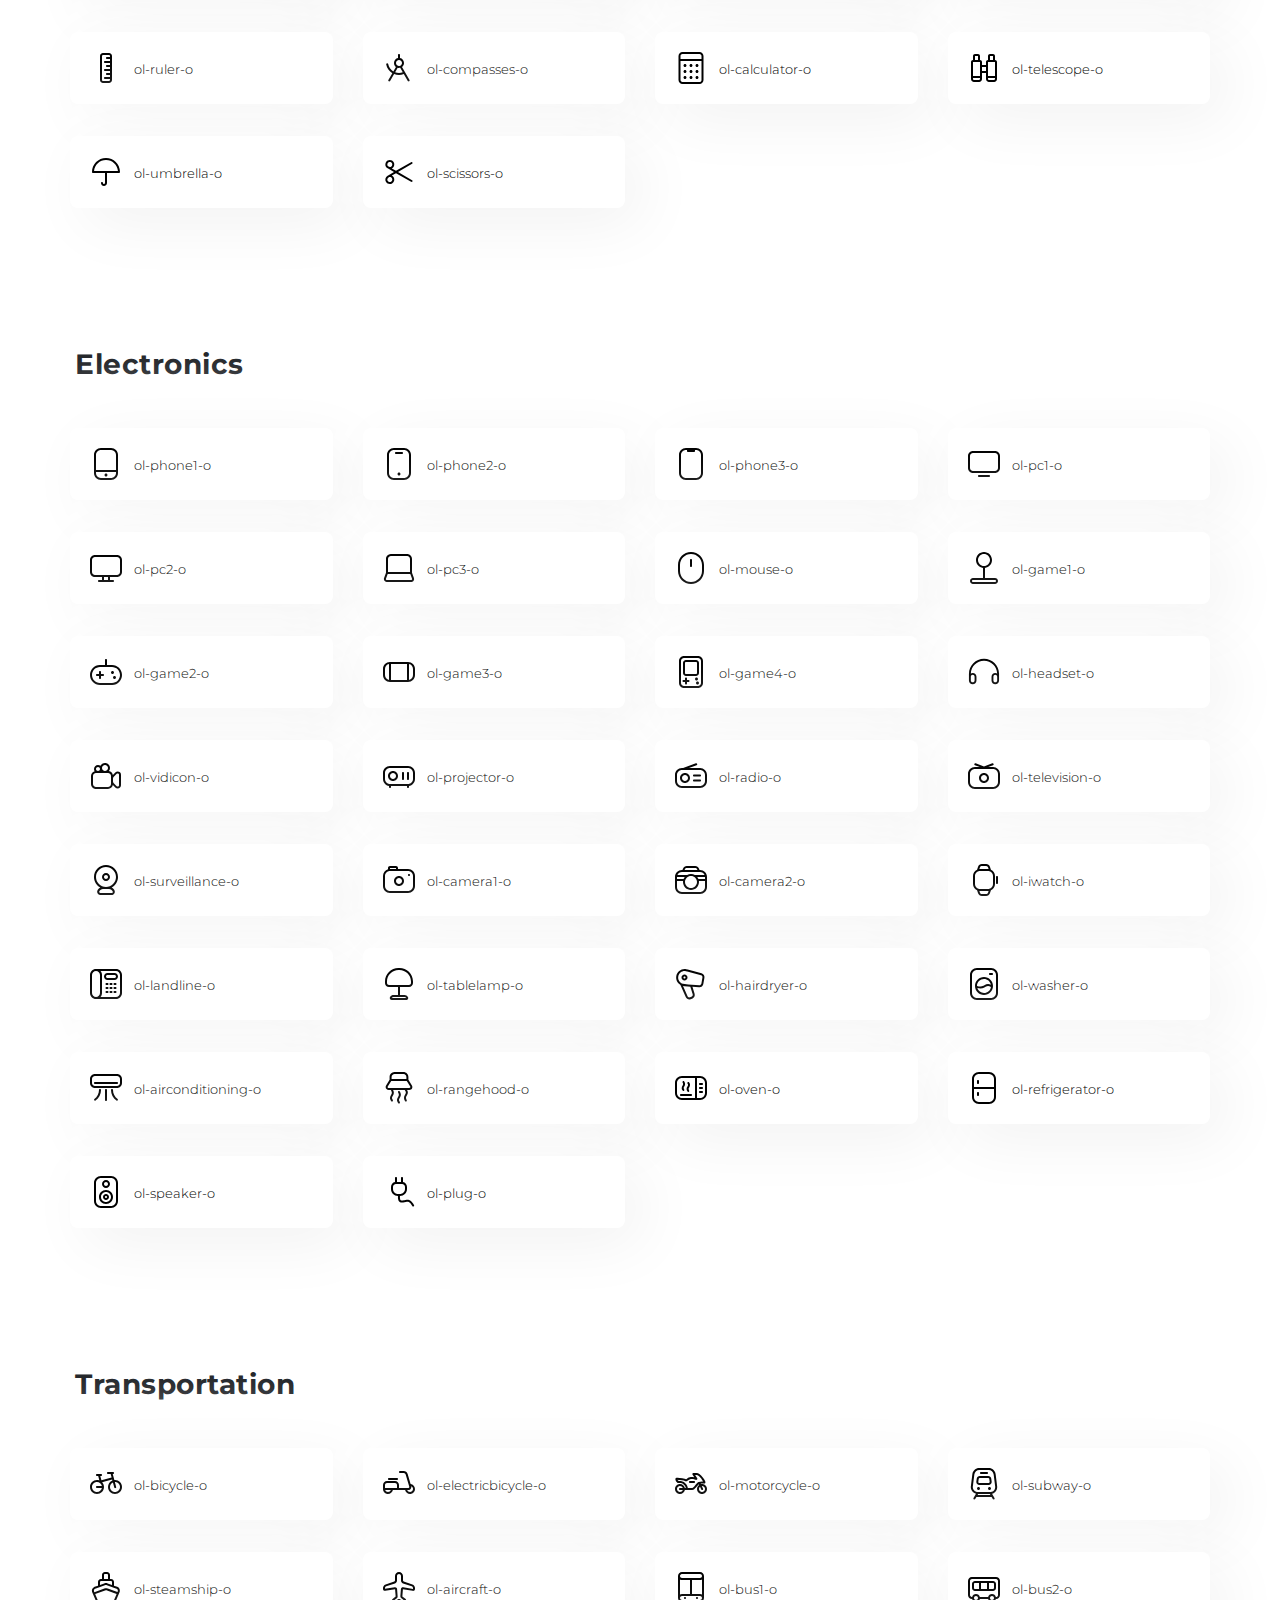
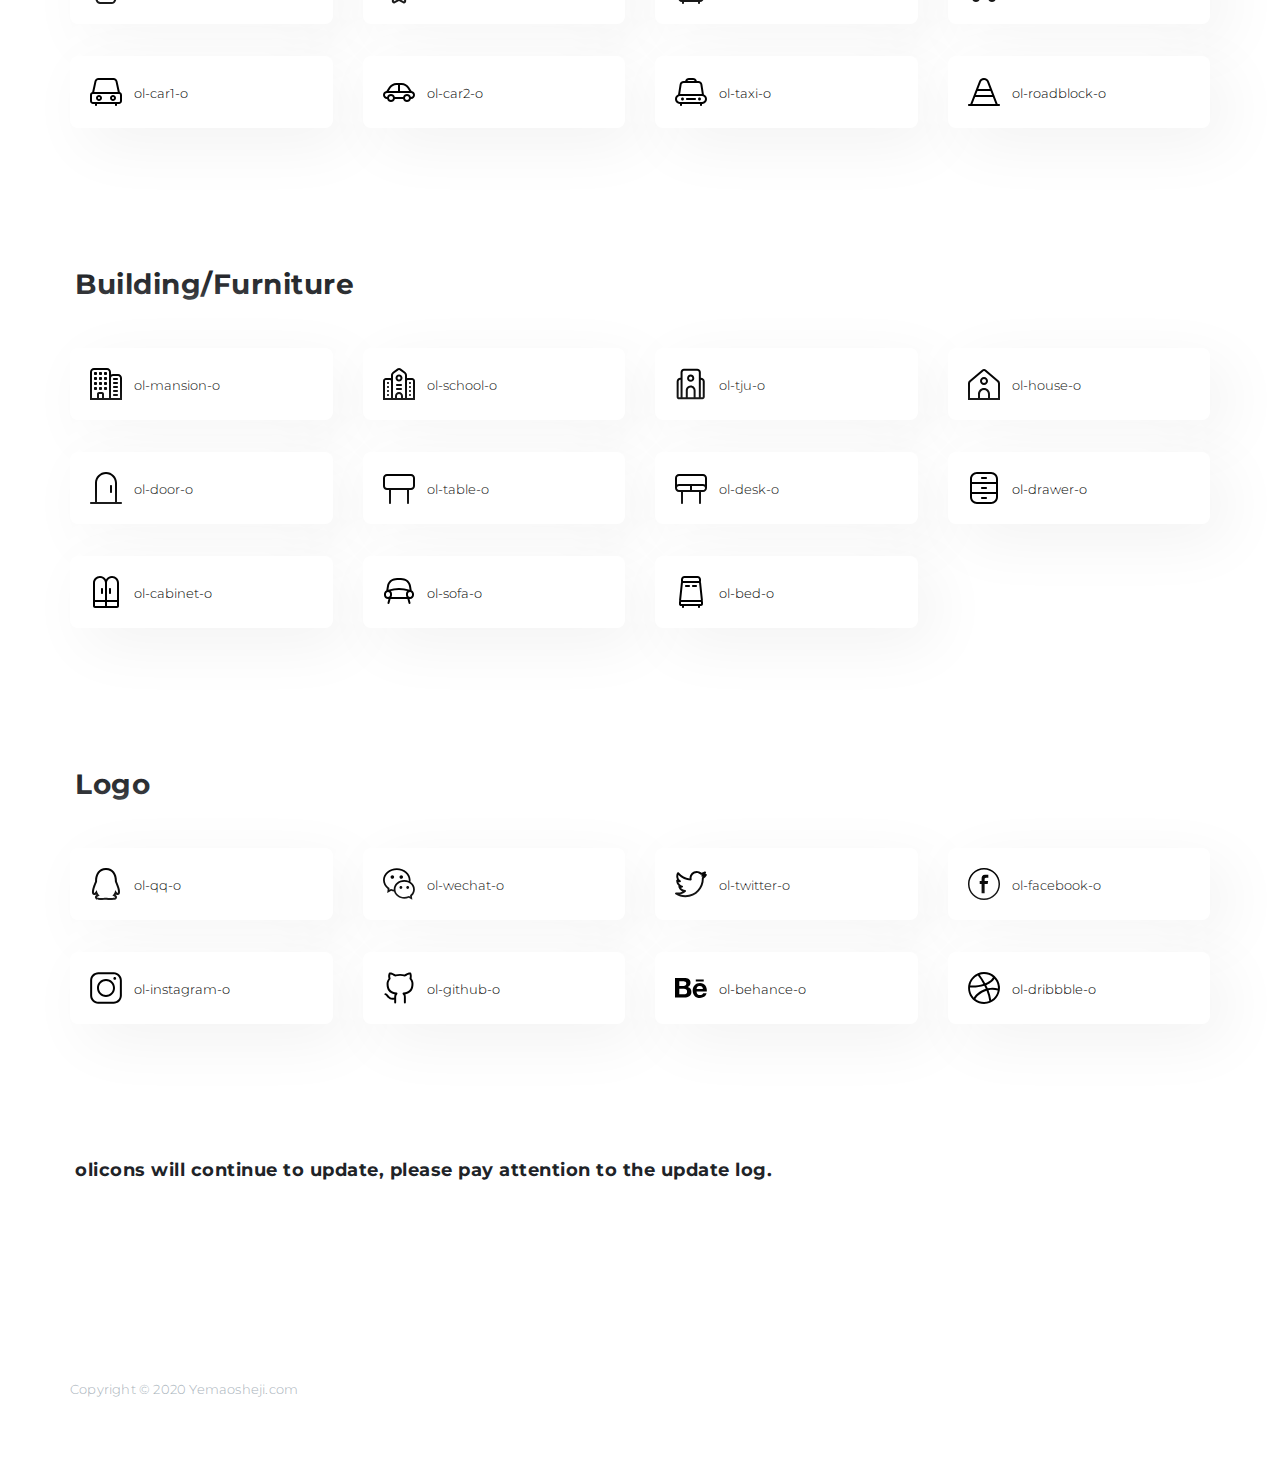
==== commit 04e1b75c: "r" ====
--- a/index.html
+++ b/index.html
@@ -19,8 +19,8 @@
     <link rel="stylesheet" href="css/bootstrap.min.css">
     <link rel="stylesheet" href="css/style.css">
     <link rel="stylesheet" href="css/pattern.min.css">
-    <link rel="stylesheet" href="https://fonts.googleapis.com/css?family=Raleway">
-    <link href="https://fonts.googleapis.com/css?family=Raleway:700&display=swap" rel="stylesheet">
+    <link rel="stylesheet" href="https://fonts.googleapis.com/css?family=Montserrat">
+    <link href="https://fonts.googleapis.com/css?family=Montserrat:700&display=swap" rel="stylesheet">
 
 </head>
 
--- a/css/style.css
+++ b/css/style.css
@@ -11,7 +11,7 @@
 
 body {
     background: #ffffff;
-    font-family: 'Raleway', sans-serif;
+    font-family: 'Montserrat', sans-serif;
     font-style: normal;
     font-weight: 300;
     overflow-x: hidden;
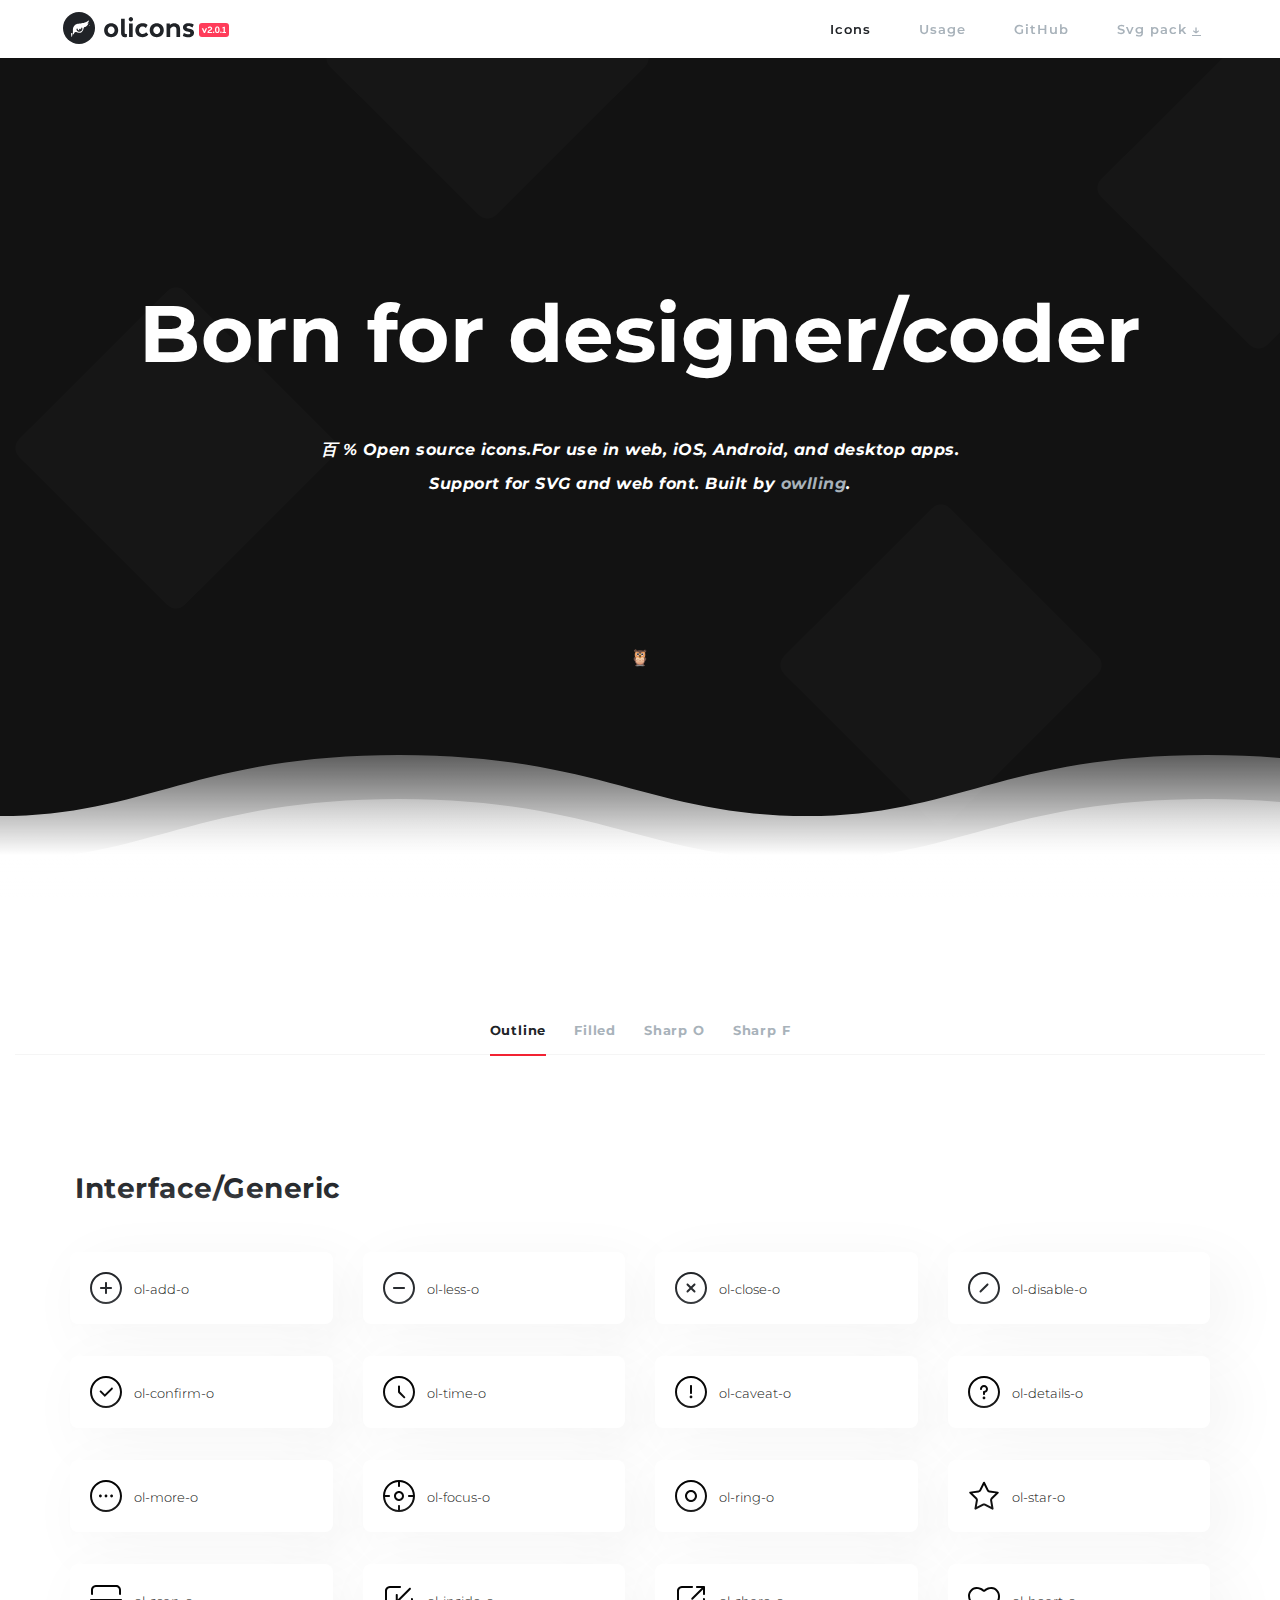
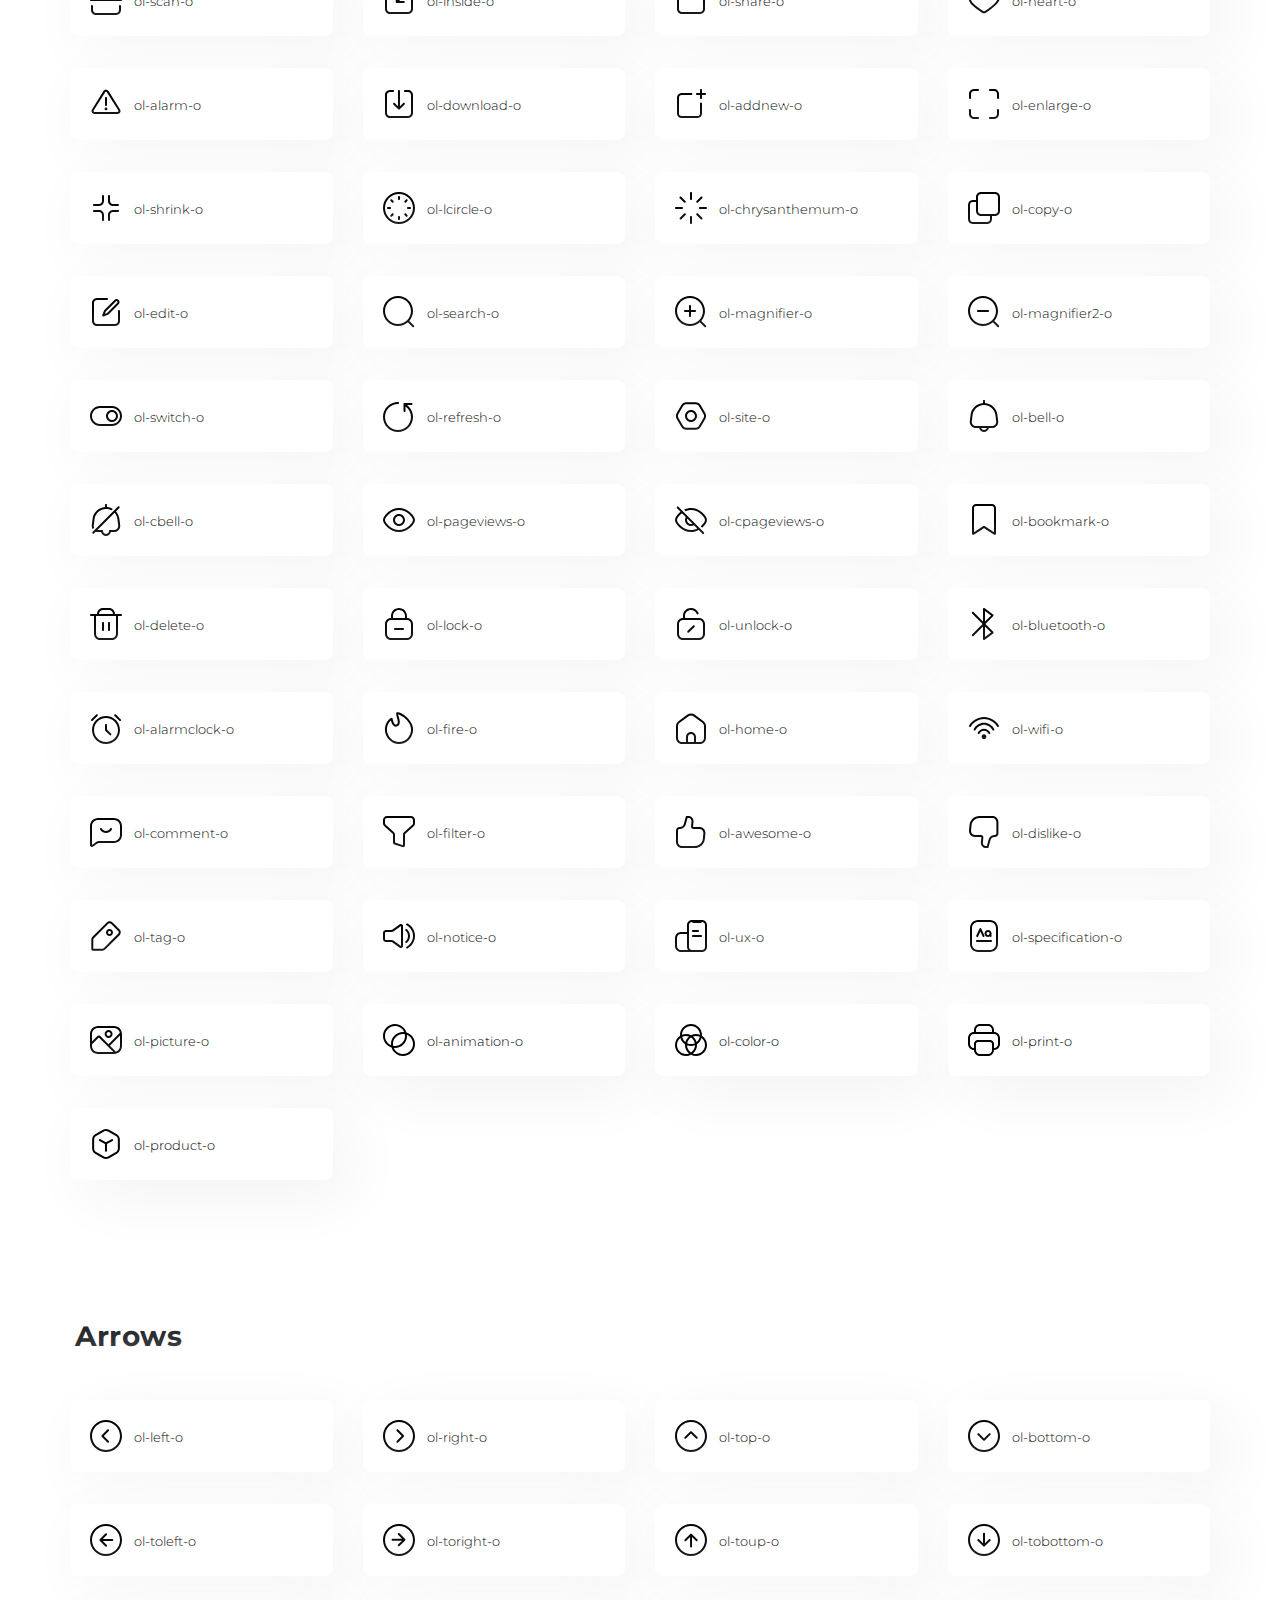
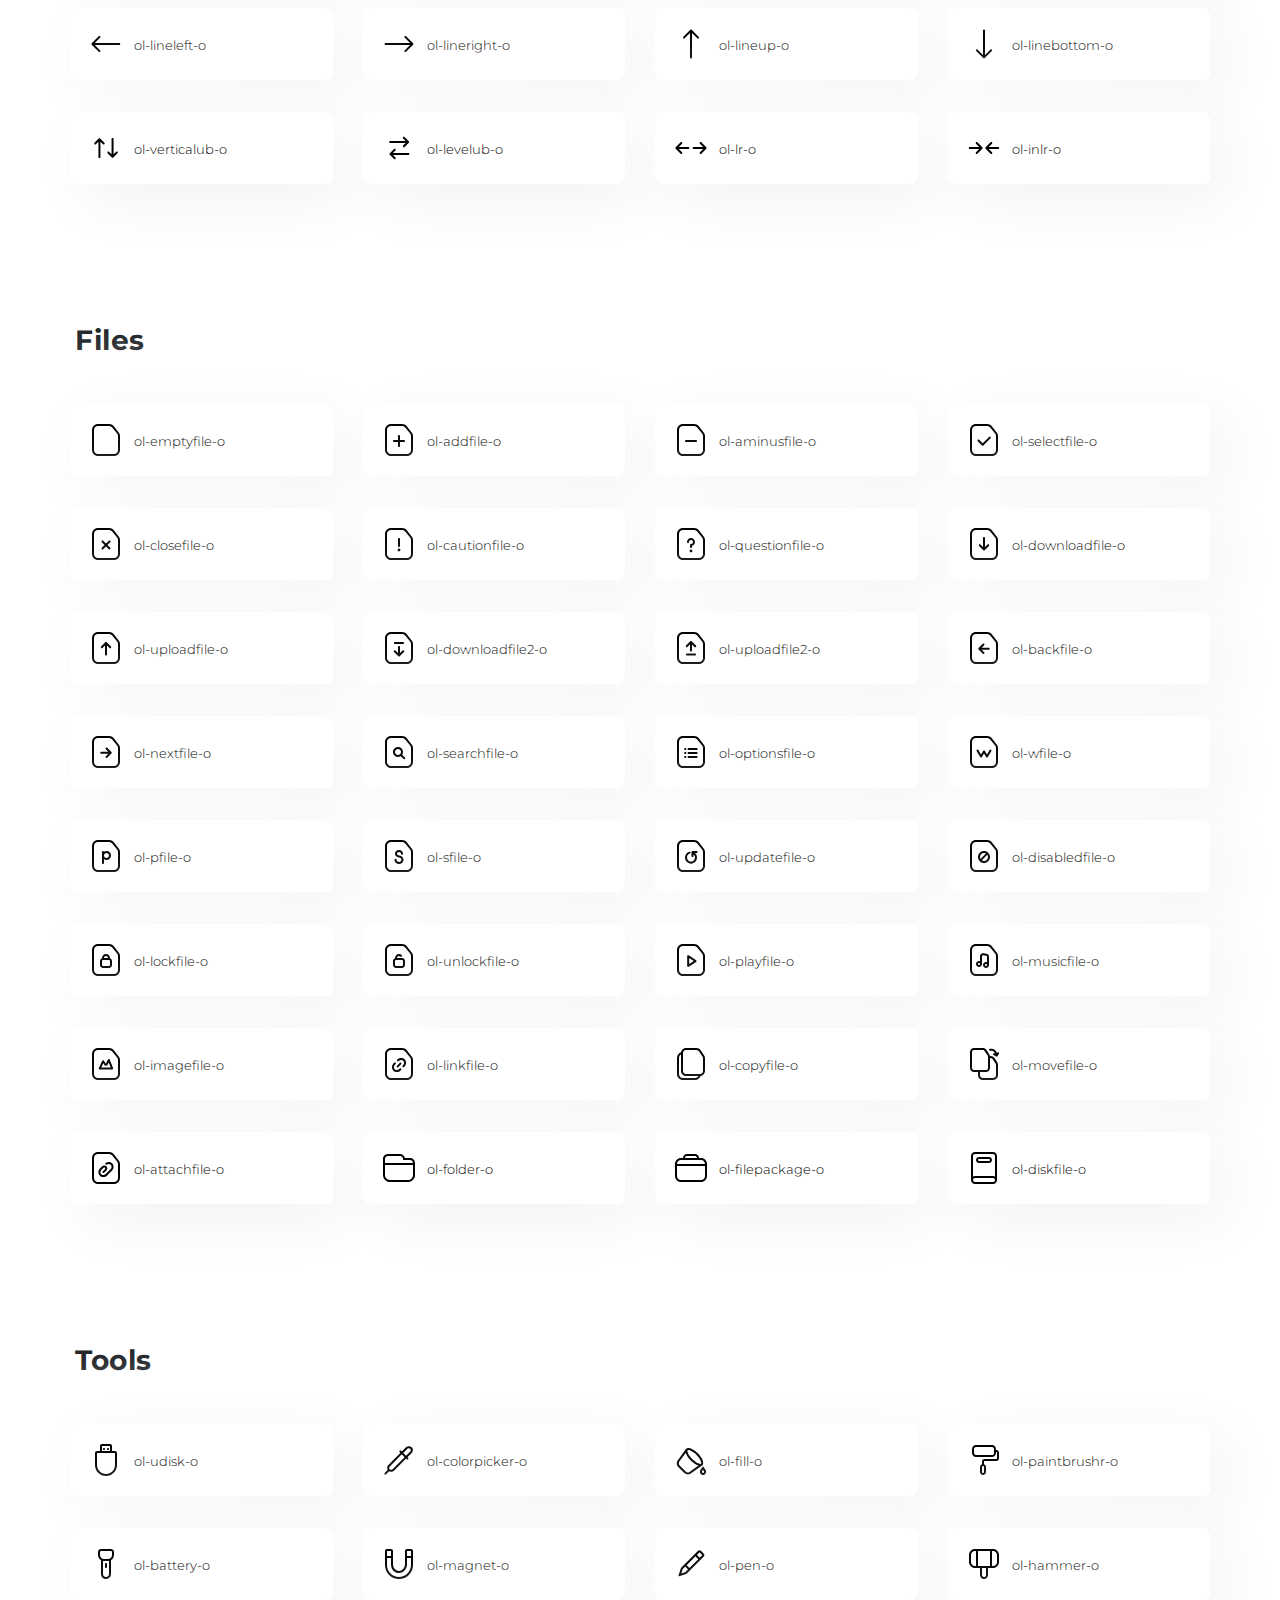
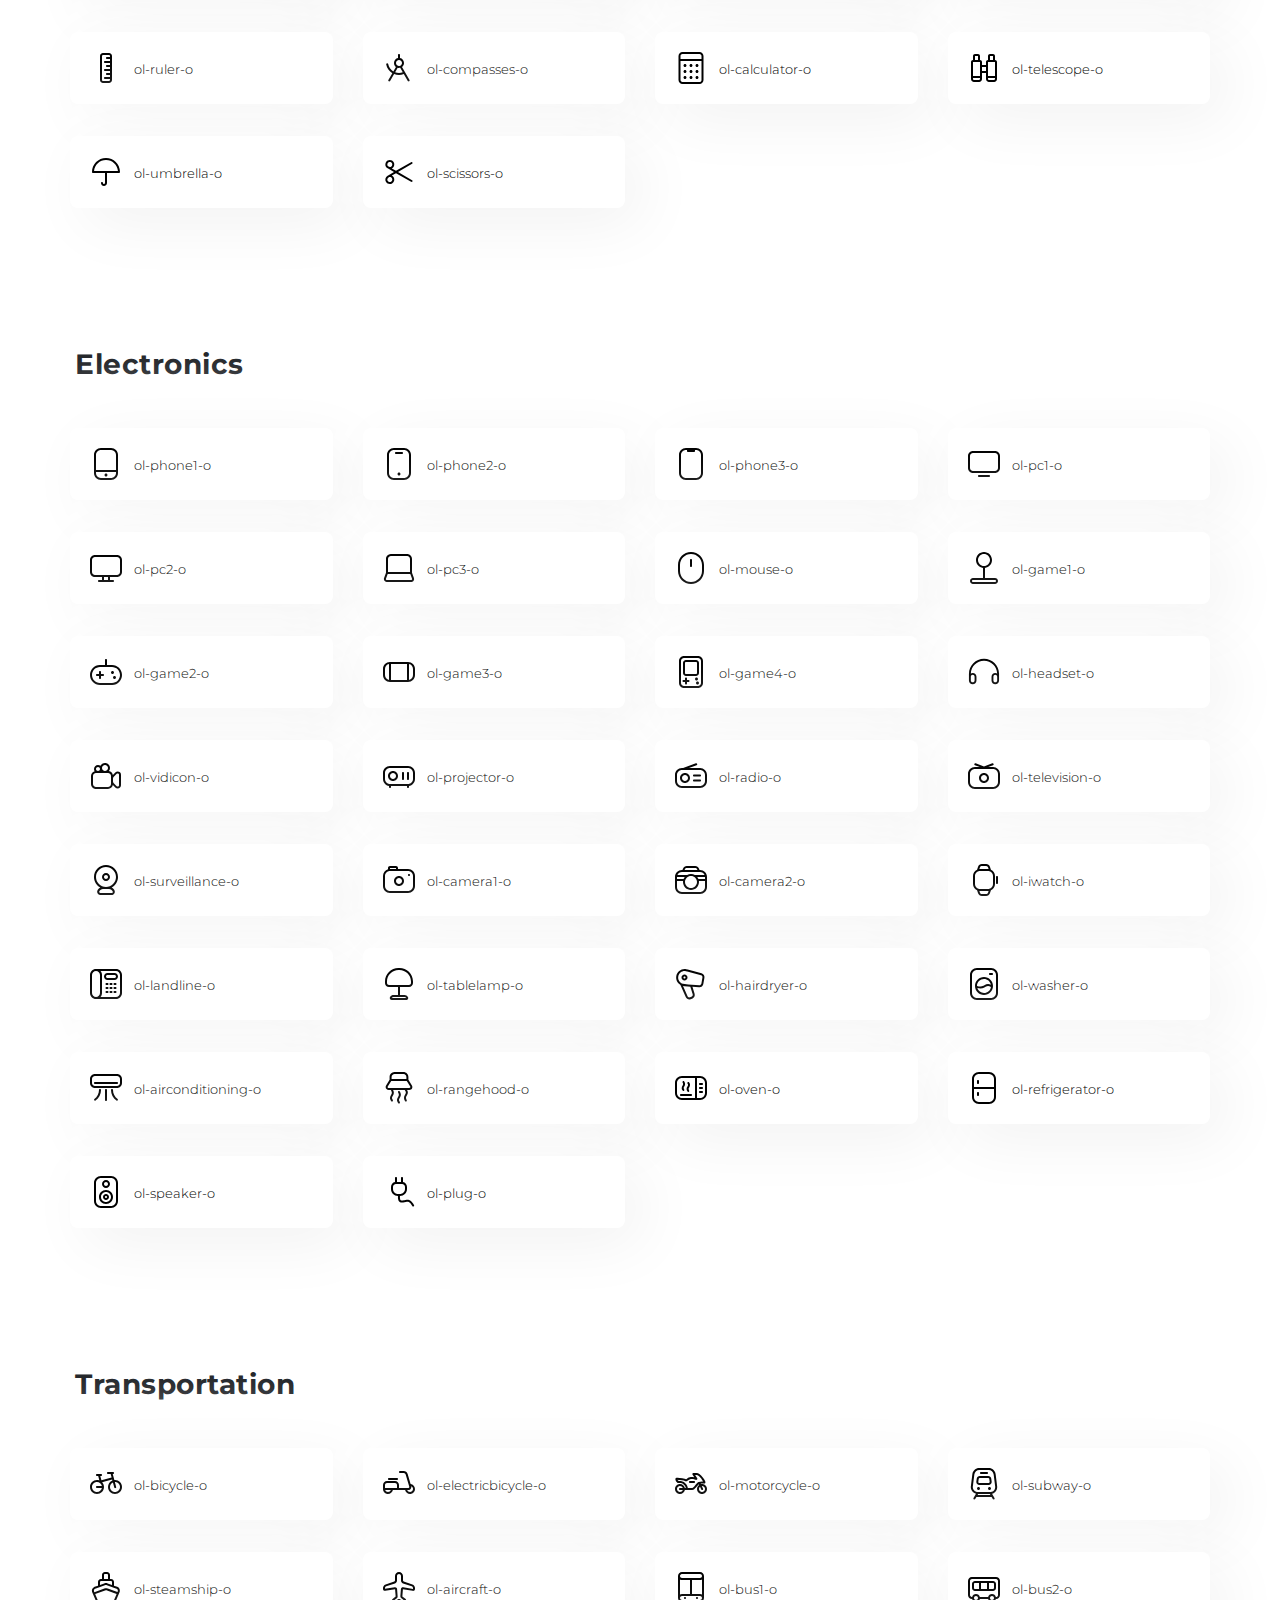
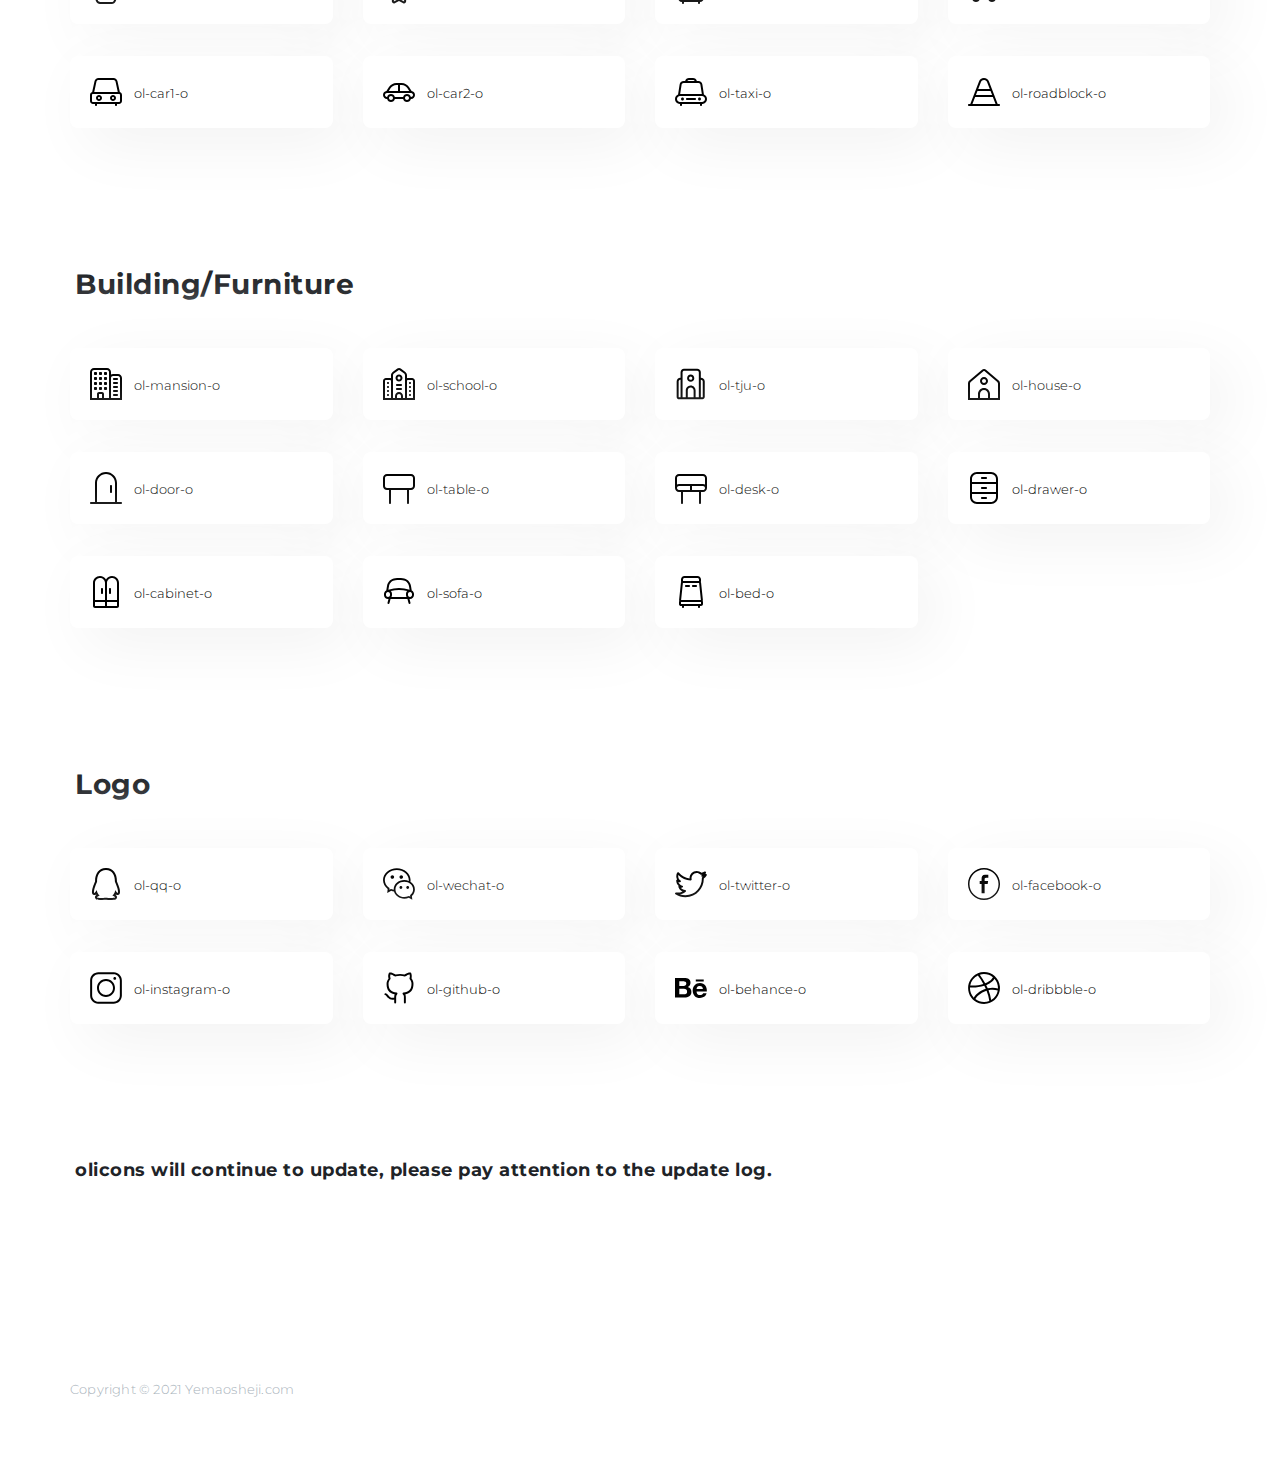
==== commit 01766774: "r" ====
--- a/index.html
+++ b/index.html
@@ -1627,7 +1627,7 @@
         <div class="container">
 
                 <div class="footer-copyright">
-                    <h6>Copyright © 2020 <a href="http://www.yemaosheji.com/" target="black">Yemaosheji.com</a></h6>
+                    <h6>Copyright © 2021 <a href="http://www.yemaosheji.com/" target="black">Yemaosheji.com</a></h6>
                 </div>
 
         </div>
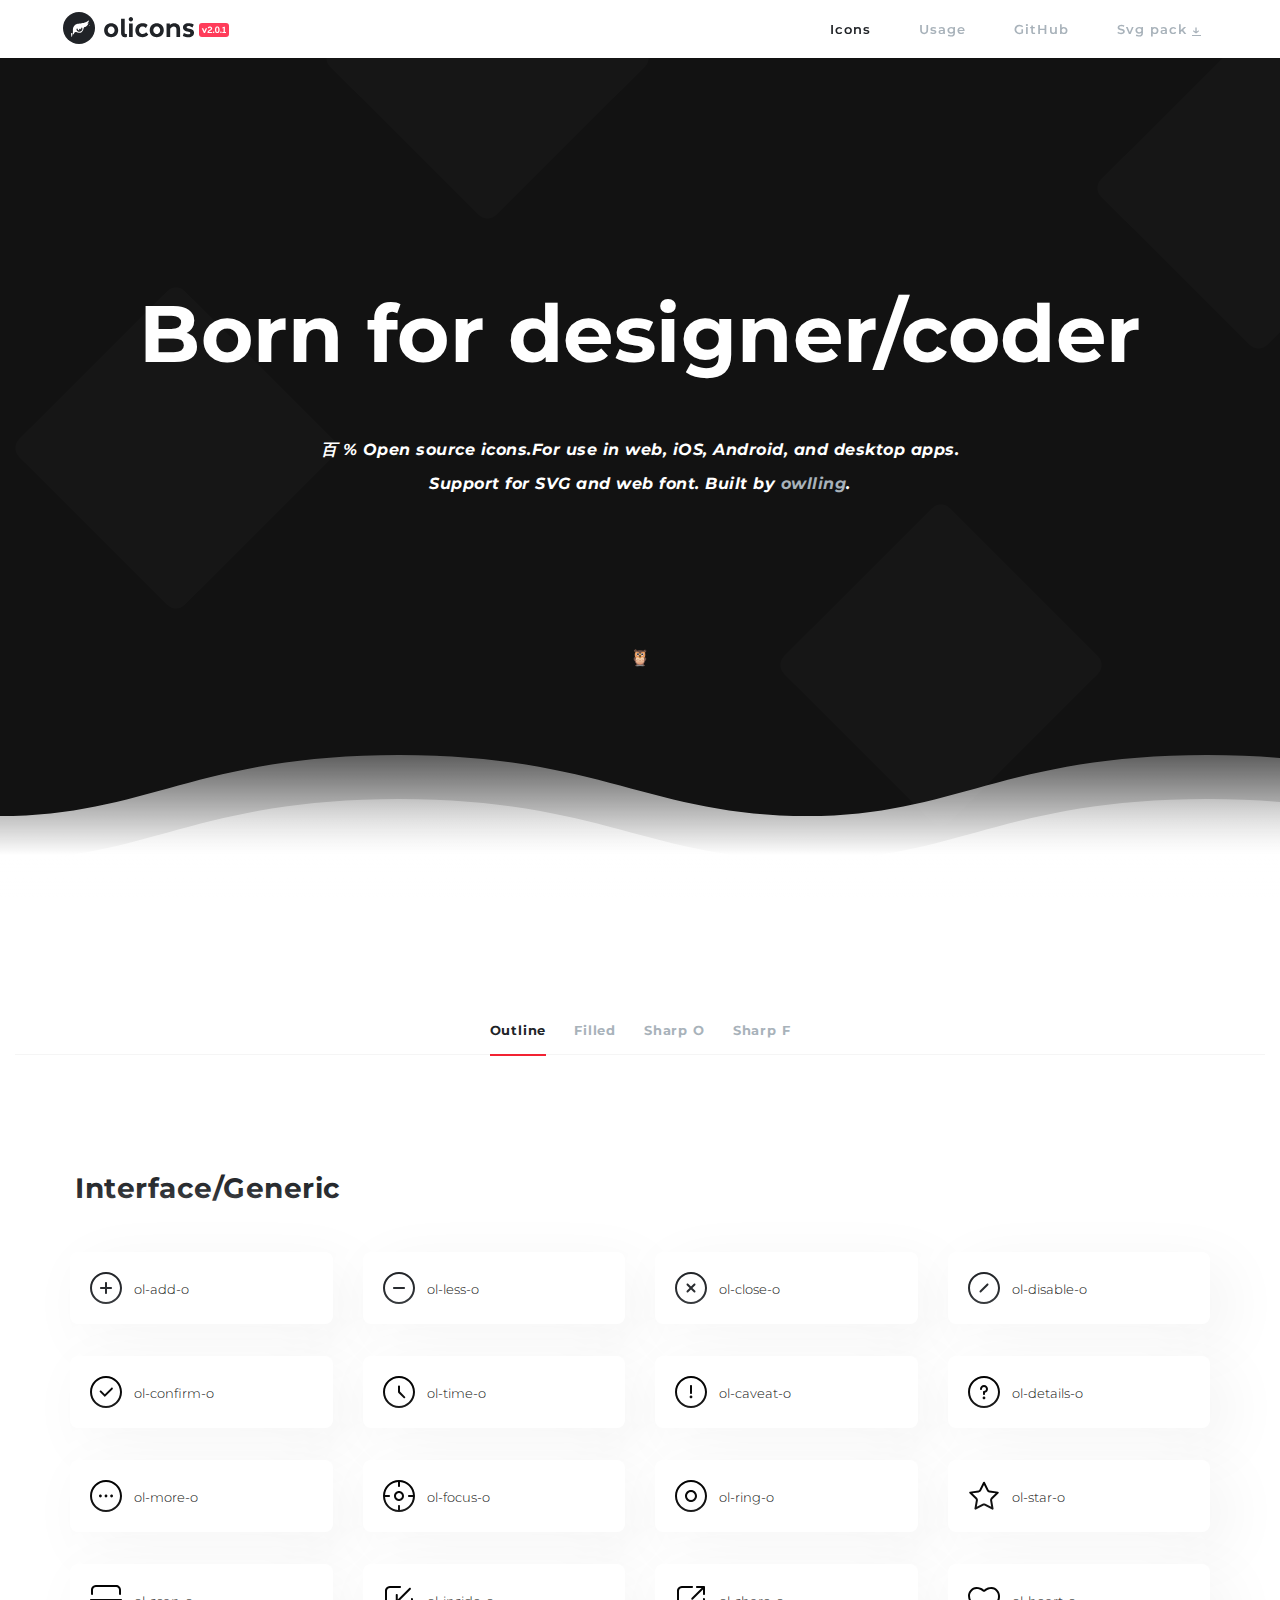
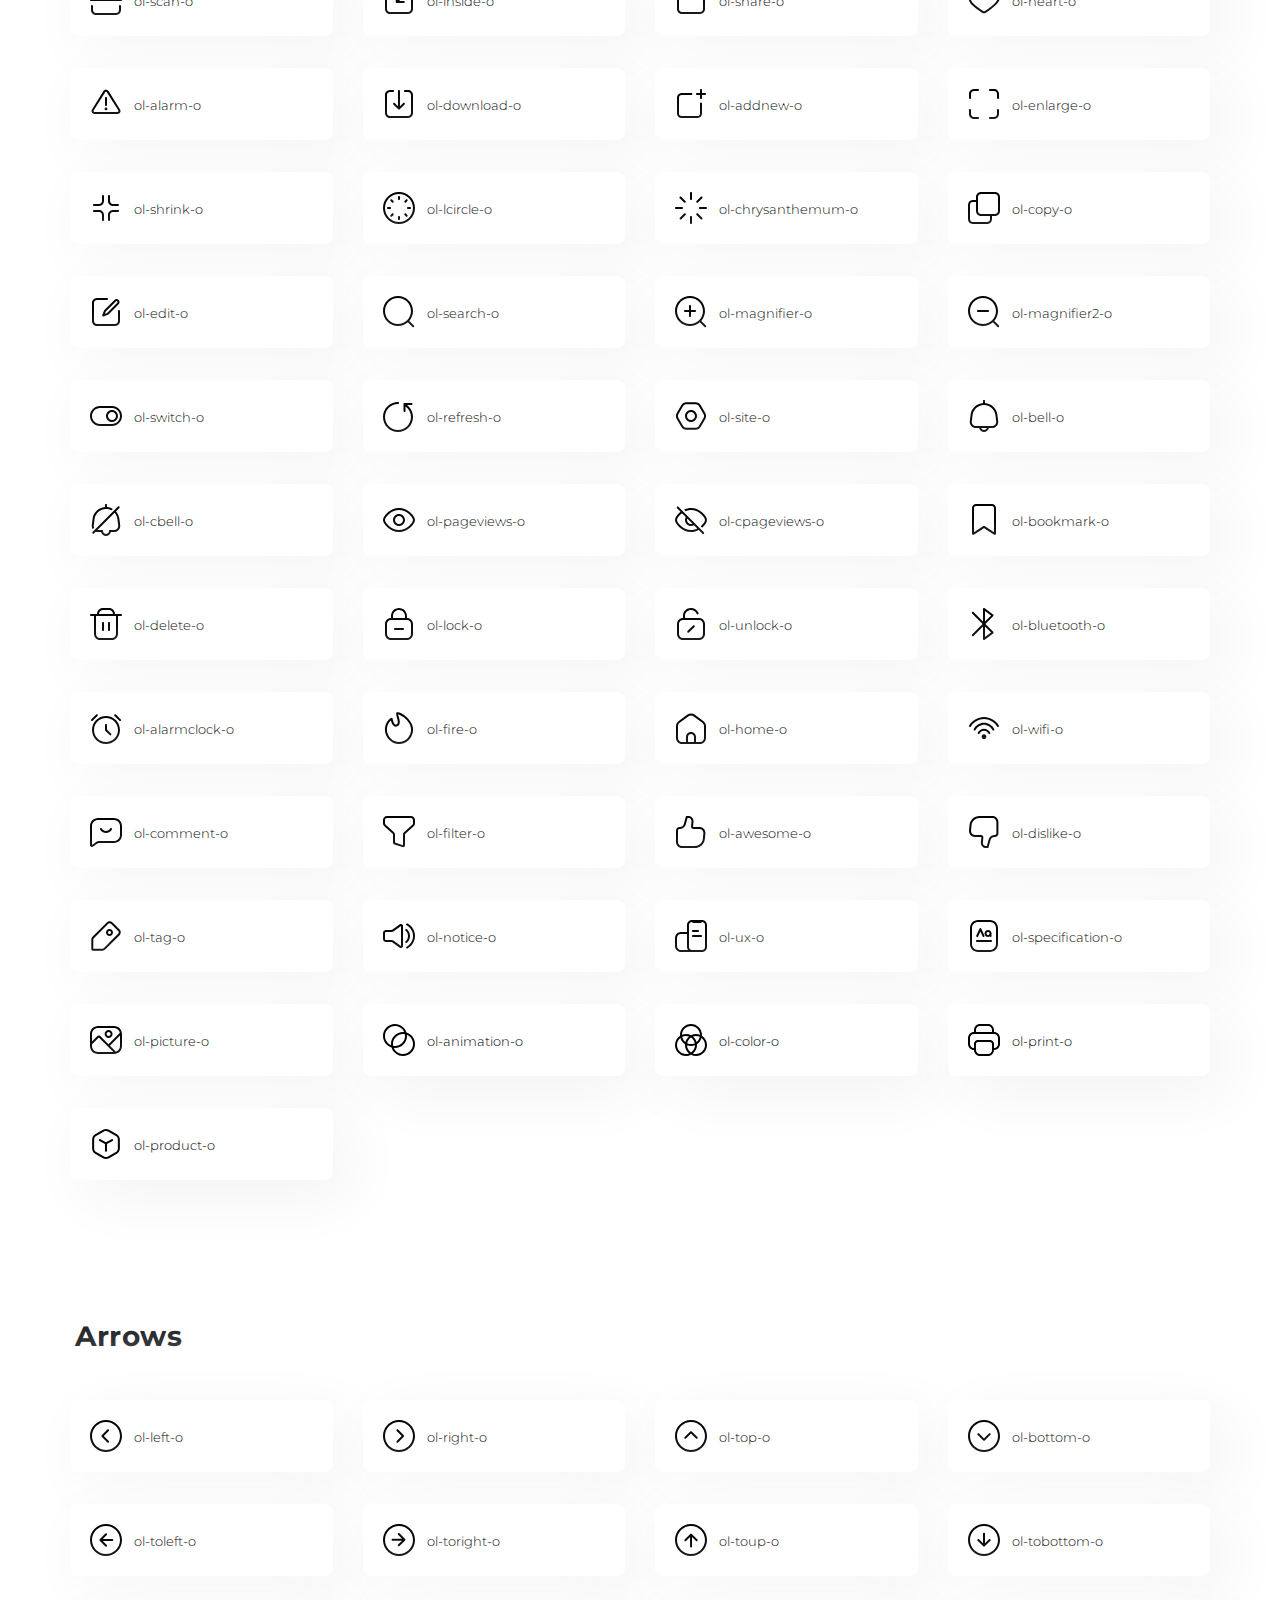
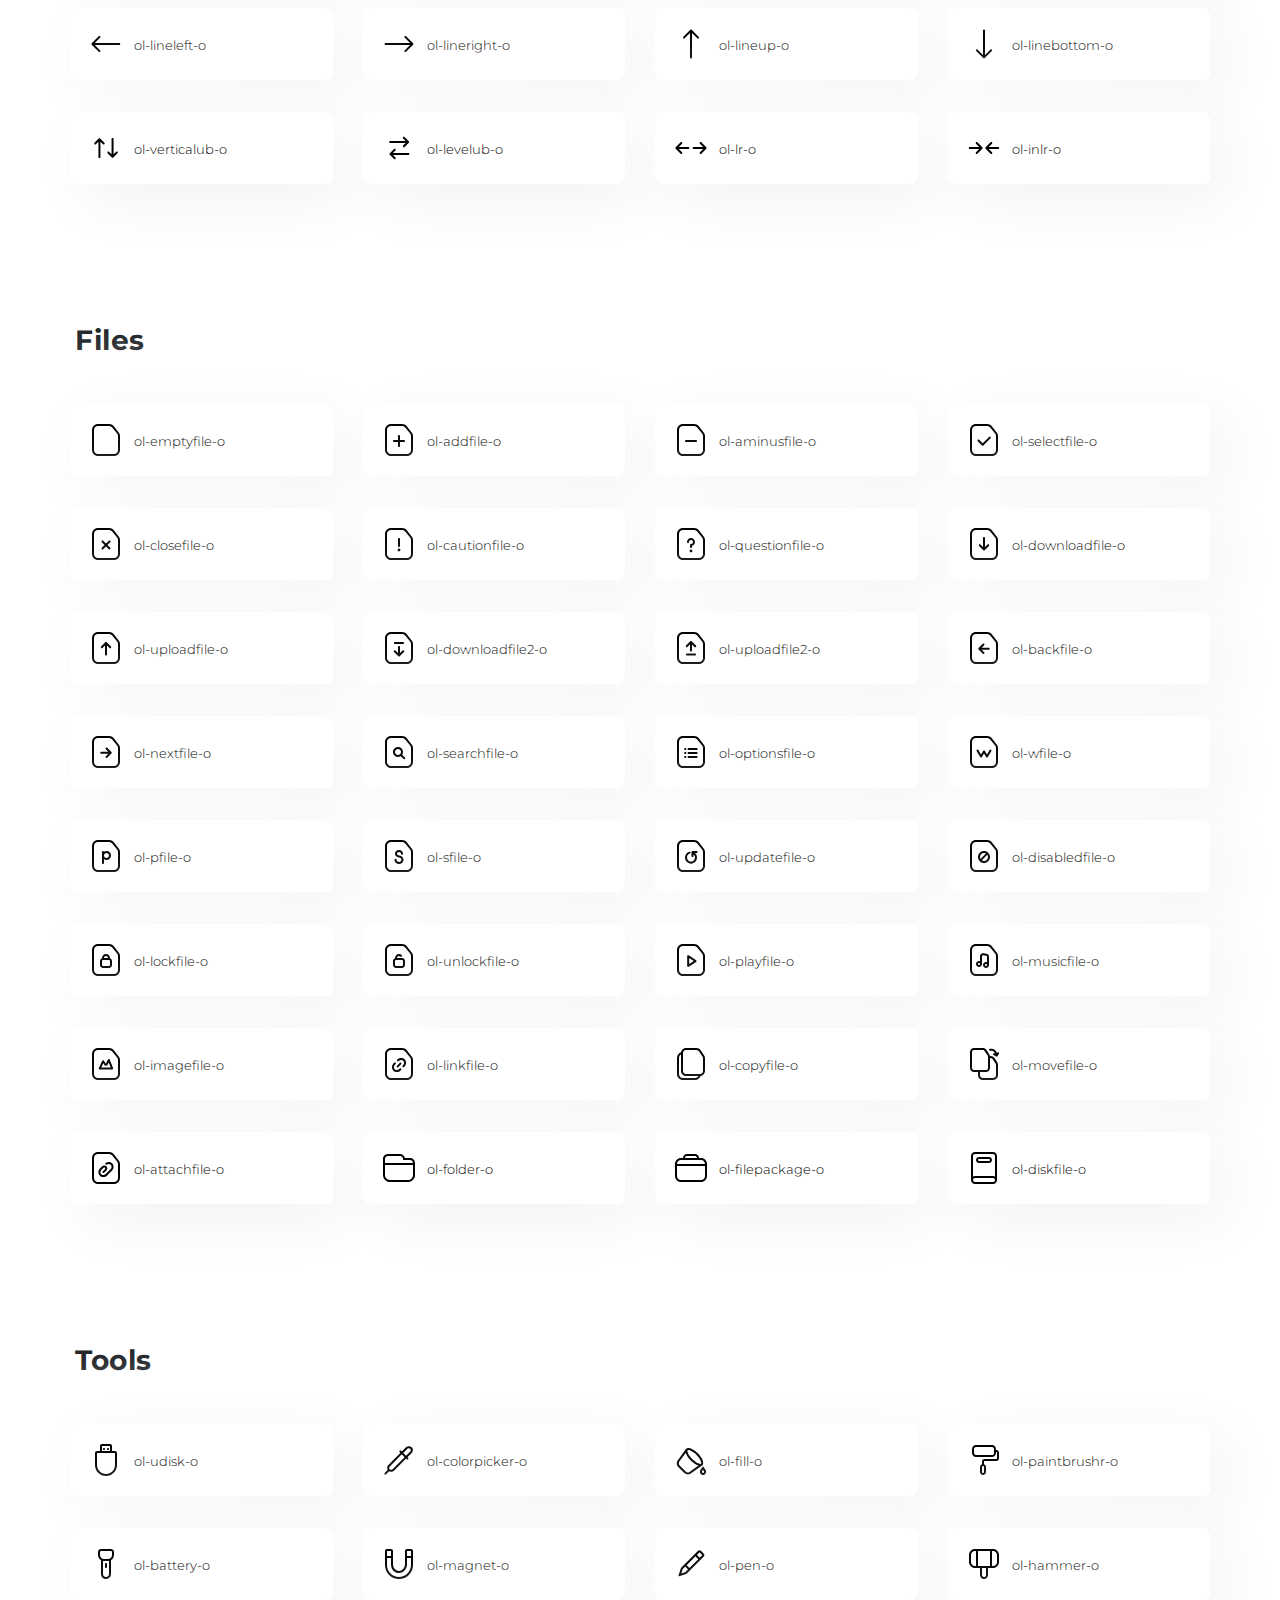
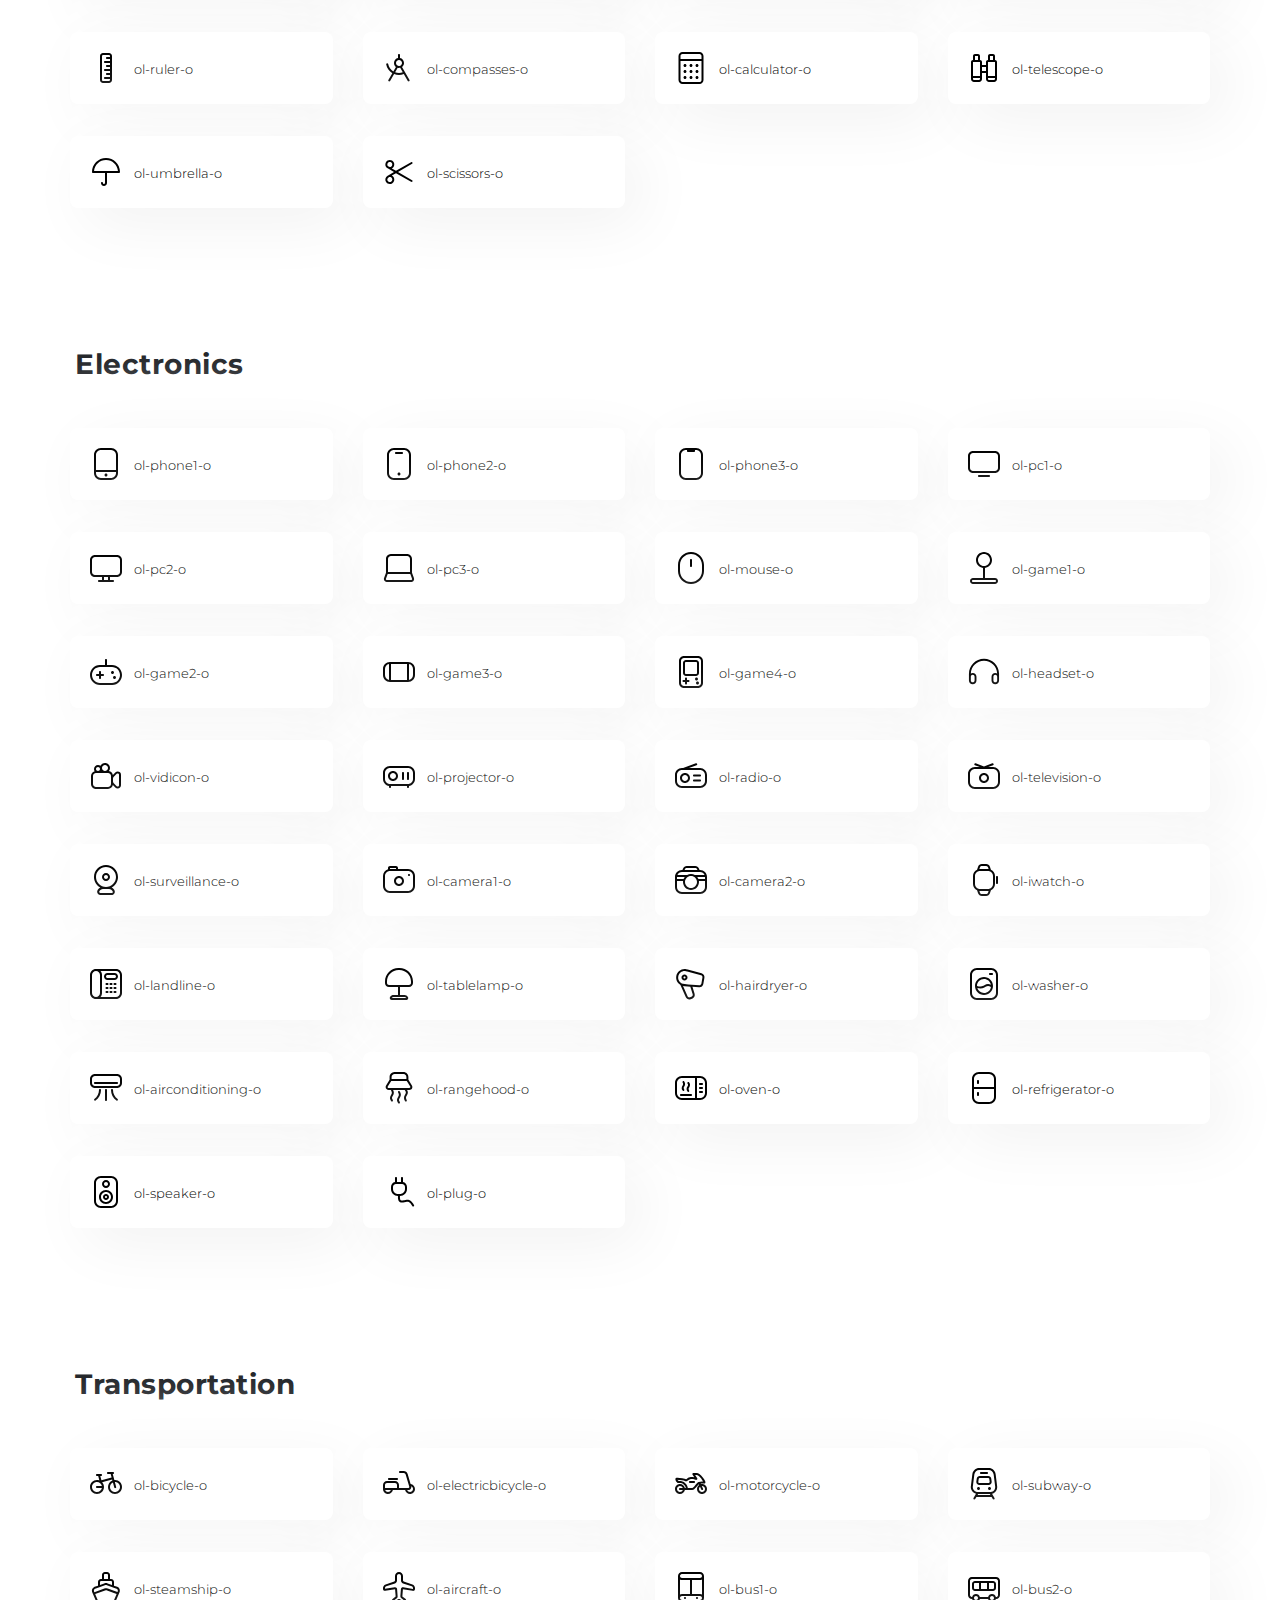
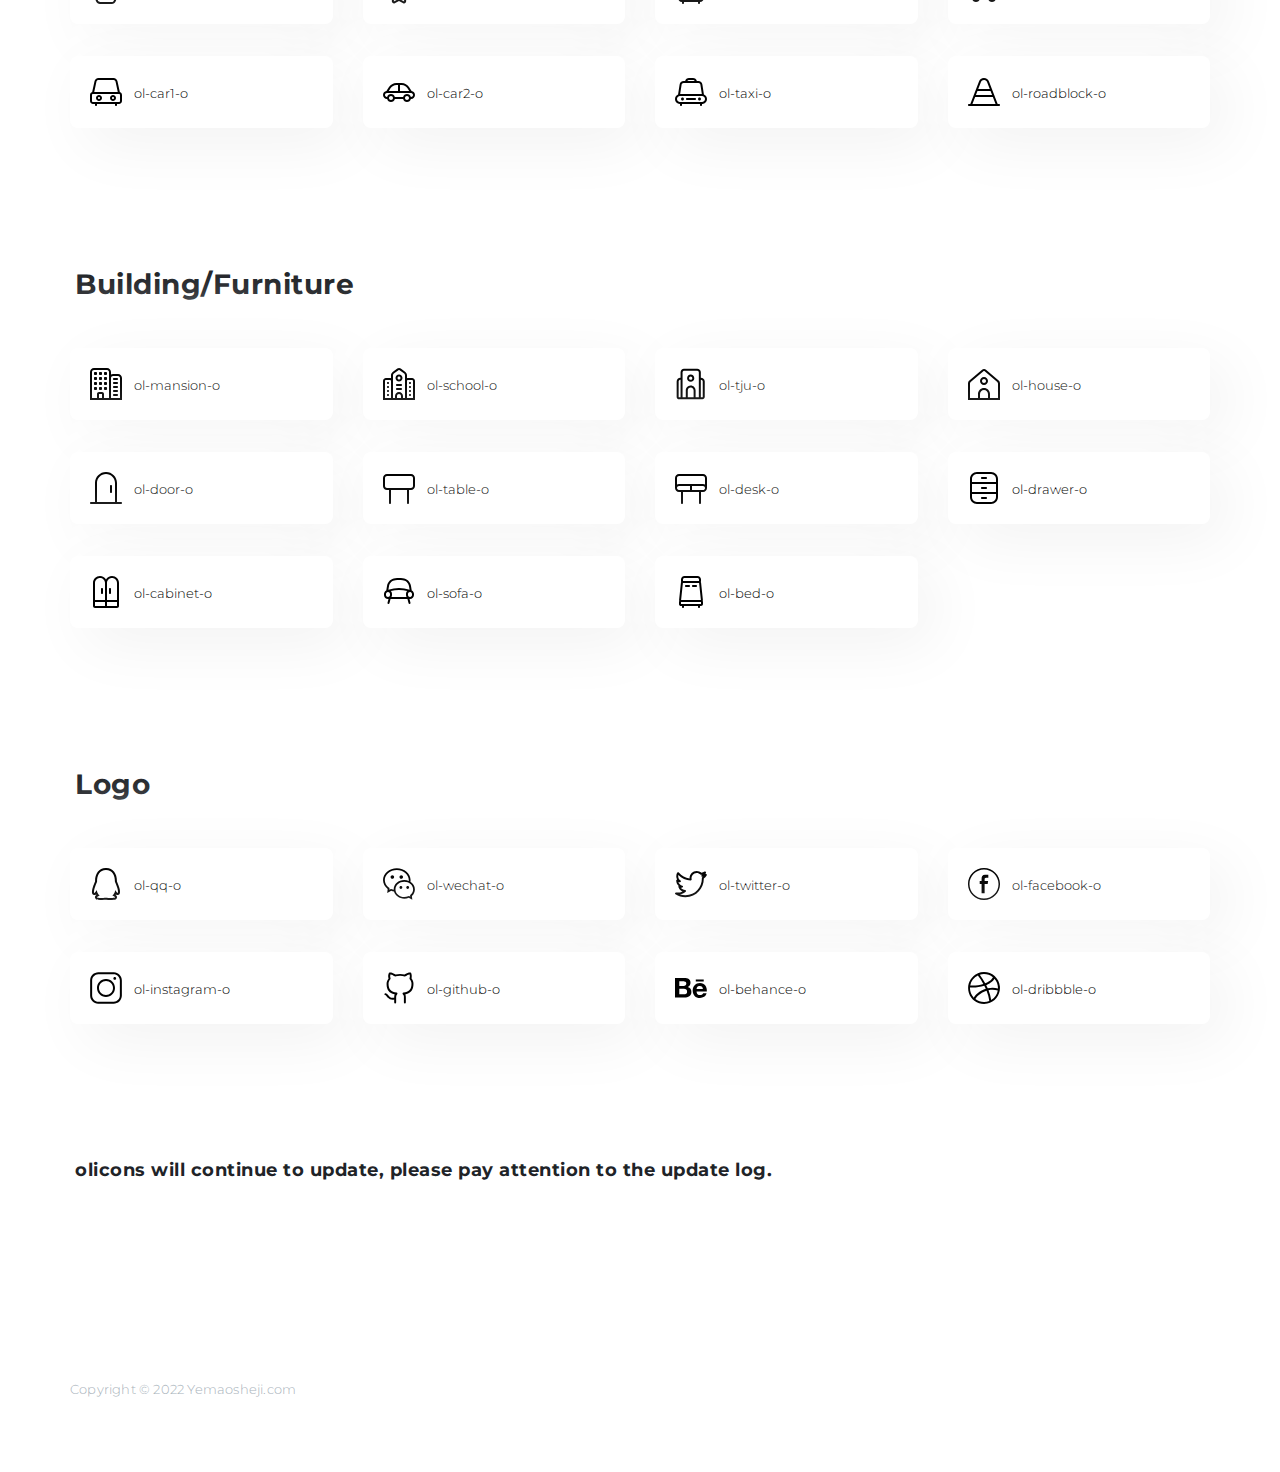
==== commit 0c60e658: "2022" ====
--- a/index.html
+++ b/index.html
@@ -1627,7 +1627,7 @@
         <div class="container">
 
                 <div class="footer-copyright">
-                    <h6>Copyright © 2021 <a href="http://www.yemaosheji.com/" target="black">Yemaosheji.com</a></h6>
+                    <h6>Copyright © 2022 <a href="http://www.yemaosheji.com/" target="black">Yemaosheji.com</a></h6>
                 </div>
 
         </div>
@@ -1658,4 +1658,4 @@
 
 </body>
 
-</html>+</html>
